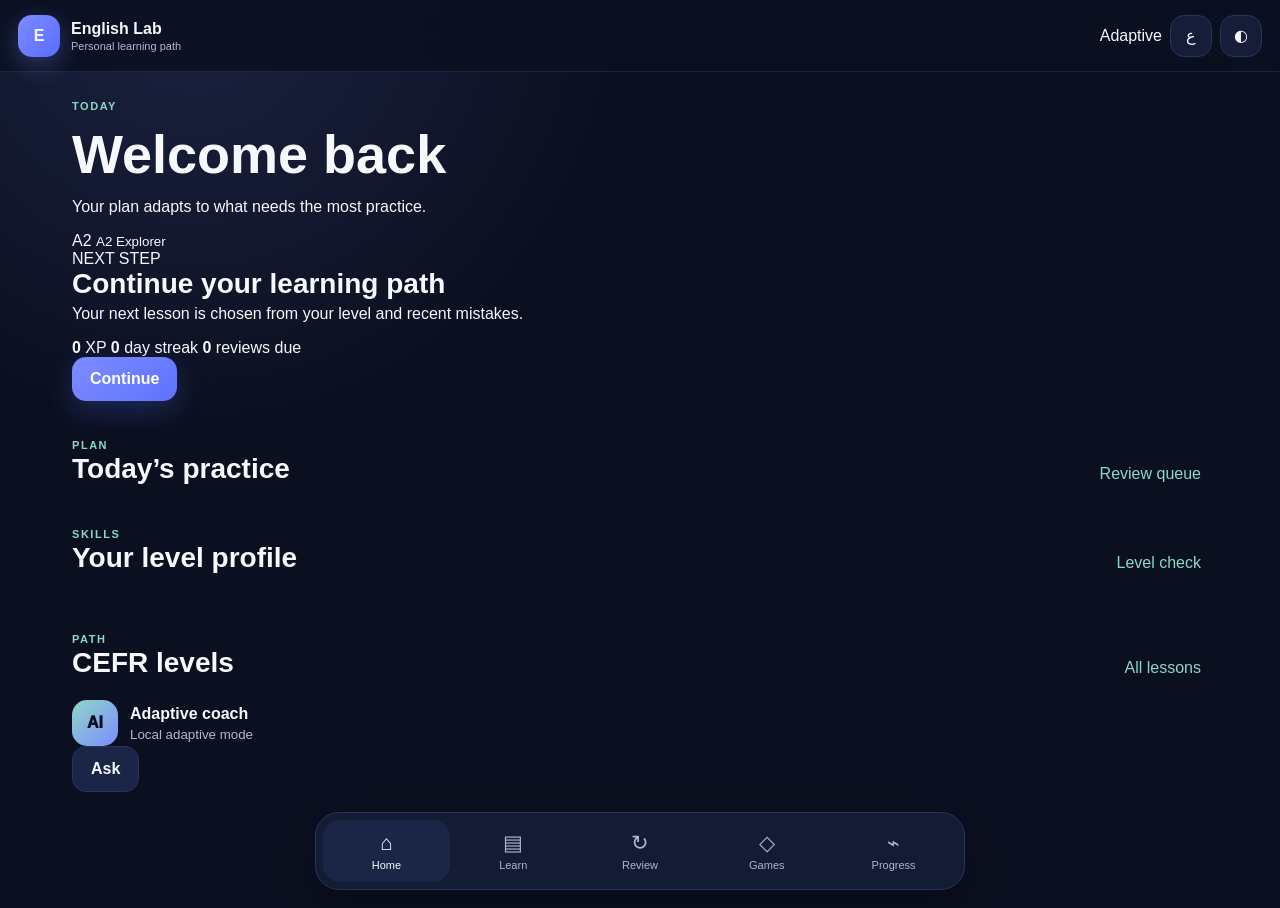
==== english-lab/index.html @ e3dedfef "Redesign English Lab with a simpler learning flow" ====
<!doctype html>
<html lang="en" dir="ltr">
<head>
  <meta charset="utf-8" />
  <meta name="viewport" content="width=device-width,initial-scale=1,viewport-fit=cover" />
  <meta name="theme-color" content="#f5f7fb" />
  <meta name="apple-mobile-web-app-capable" content="yes" />
  <meta name="apple-mobile-web-app-status-bar-style" content="default" />
  <meta name="apple-mobile-web-app-title" content="English Lab" />
  <title>My English Lab</title>
  <link rel="manifest" href="manifest.webmanifest" />
  <link rel="icon" href="icon.svg" type="image/svg+xml" />
  <link rel="stylesheet" href="styles.css" />
</head>
<body>
  <div id="toast" class="toast hidden" role="status" aria-live="polite"></div>

  <header class="topbar">
    <button class="brand" data-nav="home" aria-label="Home">
      <span class="brand-mark">E</span>
      <span class="brand-copy"><strong>English Lab</strong><small>Personal learning path</small></span>
    </button>
    <div class="top-actions">
      <span id="aiStatus" class="quiet-pill">Adaptive</span>
      <button id="langBtn" class="icon-btn" title="العربية / English">ع</button>
      <button id="themeBtn" class="icon-btn" title="Theme">◐</button>
    </div>
  </header>

  <main class="app-shell">
    <section id="view-home" class="view active">
      <section class="home-intro">
        <div>
          <span class="eyebrow">TODAY</span>
          <h1><span data-i18n="welcome">Welcome back</span></h1>
          <p id="coachSummary">Your plan adapts to what needs the most practice.</p>
        </div>
        <div class="level-badge-large">
          <span id="levelOrb">A2</span>
          <small id="homeLevelText">A2 Explorer</small>
        </div>
      </section>

      <section class="focus-card">
        <div class="focus-copy">
          <span class="focus-label">NEXT STEP</span>
          <h2>Continue your learning path</h2>
          <p id="coachTip">Your next lesson is chosen from your level and recent mistakes.</p>
          <div class="focus-meta">
            <span><strong id="xpValue">0</strong> XP</span>
            <span><strong id="streakValue">0</strong> day streak</span>
            <span><strong id="dueValue">0</strong> reviews due</span>
          </div>
        </div>
        <button id="continueBtn" class="primary-btn focus-action">Continue</button>
      </section>

      <section class="section-block">
        <div class="section-head simple">
          <div><span class="eyebrow">PLAN</span><h2>Today’s practice</h2></div>
          <button class="text-btn" data-nav="review">Review queue</button>
        </div>
        <div id="dailyPlan" class="daily-list"></div>
      </section>

      <section class="section-block">
        <div class="section-head simple">
          <div><span class="eyebrow">SKILLS</span><h2>Your level profile</h2></div>
          <button id="retakePlacementBtn" class="text-btn">Level check</button>
        </div>
        <div id="skillPanel" class="skill-panel"></div>
      </section>

      <section class="section-block">
        <div class="section-head simple">
          <div><span class="eyebrow">PATH</span><h2>CEFR levels</h2></div>
          <button class="text-btn" data-nav="learn">All lessons</button>
        </div>
        <div id="levelCards" class="level-cards"></div>
      </section>

      <section class="coach-strip">
        <div class="coach-head">
          <div class="coach-avatar">AI</div>
          <div><strong>Adaptive coach</strong><small id="coachModeLabel">Local adaptive mode</small></div>
        </div>
        <button id="openCoachBtn" class="secondary-btn">Ask</button>
      </section>
    </section>

    <section id="view-learn" class="view">
      <div class="page-head compact">
        <span class="eyebrow">LEARN</span>
        <h1>Choose your level</h1>
        <p>Each lesson follows the same clear learning flow from listening to speaking.</p>
      </div>
      <div id="levelTabs" class="level-tabs"></div>
      <div id="unitGrid" class="unit-grid"></div>
    </section>

    <section id="view-review" class="view">
      <div class="page-head compact">
        <span class="eyebrow">REVIEW</span>
        <h1>Your memory queue</h1>
        <p>Only the words and sentences that need attention come back here.</p>
      </div>
      <div class="review-toolbar">
        <div class="filter-chips">
          <button class="chip active" data-review-filter="due">Due now</button>
          <button class="chip" data-review-filter="all">All saved</button>
          <button class="chip" data-review-filter="hard">Hard</button>
        </div>
        <div class="review-tools">
          <button id="exportBtn" class="text-btn">Export</button>
          <label class="text-btn file-label">Import<input id="importInput" type="file" accept="application/json" hidden></label>
        </div>
      </div>
      <div id="reviewList" class="review-list"></div>
    </section>

    <section id="view-games" class="view">
      <div class="page-head compact">
        <span class="eyebrow">PRACTICE</span>
        <h1>Short review games</h1>
        <p>Simple games built from the vocabulary you actually need to remember.</p>
      </div>
      <div id="gameCards" class="game-grid"></div>
      <section id="gameStage" class="panel game-stage hidden"></section>
    </section>

    <section id="view-progress" class="view">
      <div class="page-head compact">
        <span class="eyebrow">PROGRESS</span>
        <h1>Your learning map</h1>
        <p>See your current estimate and which skills need the next push.</p>
      </div>
      <div class="progress-summary">
        <section class="level-summary-card">
          <span class="eyebrow">CURRENT ESTIMATE</span>
          <div class="big-level" id="progressLevel">A2</div>
          <p id="levelReason">Based on your recent practice.</p>
        </section>
        <section class="activity-card">
          <span class="eyebrow">ACTIVITY</span>
          <div id="activityStats" class="stat-list"></div>
        </section>
      </div>
      <section class="panel clean-panel"><h3>Skills</h3><div id="progressSkills"></div></section>
      <section class="panel clean-panel"><h3>Level journey</h3><div id="levelJourney" class="journey"></div></section>
    </section>

    <section id="view-lesson" class="view lesson-view">
      <div class="lesson-topline">
        <button class="back-btn" data-nav="learn">← Lessons</button>
        <span id="lessonLevelBadge" class="lesson-level-pill">A2</span>
      </div>

      <article class="lesson-hero">
        <div class="lesson-visual" id="lessonVisual">
          <div class="visual-overlay">
            <span class="eyebrow light">CURRENT LESSON</span>
            <h1 id="lessonTitle">Lesson</h1>
            <p id="lessonSubtitle"></p>
          </div>
        </div>
        <div class="lesson-progress-wrap"><div id="lessonStepBar" class="step-bar"></div></div>
      </article>

      <section class="lesson-section" id="step-listen">
        <div class="step-title">
          <span>1</span>
          <div><h2>Listen first</h2><p>Only real human recordings are used here.</p></div>
        </div>
        <div class="panel audio-panel">
          <div class="audio-panel-top">
            <div>
              <div class="human-badge">HUMAN AUDIO</div>
              <h3>Choose a real speaker</h3>
              <p class="support-text">Recordings come from open human-contributed libraries. Accent labels appear only when the source provides enough information.</p>
            </div>
            <button id="findHumanAudioBtn" class="secondary-btn">Find voices</button>
          </div>

          <div id="audioAccentTabs" class="accent-tabs">
            <button class="chip active" data-accent-filter="all">All</button>
            <button class="chip" data-accent-filter="US">US</button>
            <button class="chip" data-accent-filter="UK">UK</button>
            <button class="chip" data-accent-filter="Other">Other</button>
          </div>

          <div id="humanAudioList" class="audio-list">
            <div class="empty-state small">Searching for a matching human recording will never trigger a synthetic voice.</div>
          </div>

          <div class="audio-controls-row">
            <label>Repeat
              <select id="humanRepeat"><option>1</option><option>3</option><option>5</option><option>10</option></select>
            </label>
            <label>Speed
              <select id="humanSpeed"><option value="0.7">0.7×</option><option value="0.85">0.85×</option><option value="1" selected>1×</option><option value="1.15">1.15×</option></select>
            </label>
          </div>
        </div>
      </section>

      <section class="lesson-section" id="step-reading">
        <div class="step-title">
          <span>2</span>
          <div><h2>Read</h2><p>Tap any word to open its meaning, pronunciation and human recordings.</p></div>
        </div>
        <div class="panel reading-card">
          <div class="reading-toolbar">
            <button id="toggleTranslationBtn" class="small-btn">Show Arabic</button>
            <button id="readingFocusBtn" class="small-btn">Focus</button>
            <span id="readingTimer">00:00</span>
          </div>
          <div id="passageText" class="passage"></div>
          <div id="passageArabic" class="arabic-translation hidden" dir="rtl"></div>
        </div>
      </section>

      <section class="lesson-section" id="step-shadow">
        <div class="step-title">
          <span>3</span>
          <div><h2>Shadowing</h2><p>Copy a real speaker’s rhythm, then record your own attempt.</p></div>
        </div>
        <div class="panel shadow-panel">
          <div id="shadowSentence" class="shadow-sentence"></div>
          <div class="shadow-controls">
            <button id="playShadowBtn" class="secondary-btn">▶ Human model</button>
            <button id="recordShadowBtn" class="primary-btn">🎙 Record attempt</button>
            <button id="stopShadowBtn" class="text-btn">Stop</button>
          </div>
          <div id="shadowResult" class="shadow-result empty-state small">Your result will appear here.</div>
        </div>
      </section>

      <section class="lesson-section" id="step-vocab">
        <div class="step-title">
          <span>4</span>
          <div><h2>Words to remember</h2><p>Save only the words you actually need.</p></div>
        </div>
        <div id="vocabGrid" class="vocab-grid"></div>
      </section>

      <section class="lesson-section" id="step-grammar">
        <div class="step-title">
          <span>5</span>
          <div><h2>Build the pattern</h2><p>One short grammar idea, then one sentence-building task.</p></div>
        </div>
        <div class="practice-grid">
          <div id="grammarCard" class="panel clean-panel"></div>
          <div id="sentenceBuilder" class="panel clean-panel"></div>
        </div>
      </section>

      <section class="lesson-section" id="step-check">
        <div class="step-title">
          <span>6</span>
          <div><h2>Quick check</h2><p>A short question helps the adaptive plan decide what comes next.</p></div>
        </div>
        <div id="quizCard" class="panel clean-panel"></div>
      </section>

      <section class="lesson-section" id="step-speakwrite">
        <div class="step-title">
          <span>7</span>
          <div><h2>Use the English</h2><p>Speak first, then write a short answer in your own words.</p></div>
        </div>
        <div class="practice-grid">
          <div class="panel clean-panel">
            <h3>Speaking</h3>
            <div id="speakingPrompts"></div>
            <button id="practiceSpeakingBtn" class="secondary-btn">🎙 Speak answer</button>
            <div id="speakingResult" class="mini-result"></div>
          </div>
          <div class="panel clean-panel">
            <h3>Writing</h3>
            <p id="writingPrompt"></p>
            <textarea id="writingInput" rows="7" placeholder="Write here..."></textarea>
            <button id="checkWritingBtn" class="secondary-btn">Check my writing</button>
            <div id="writingFeedback" class="mini-result"></div>
          </div>
        </div>
      </section>

      <section class="lesson-section">
        <button id="completeLessonBtn" class="primary-btn complete-btn">Complete lesson ✓</button>
      </section>
    </section>
  </main>

  <nav class="bottom-nav" aria-label="Main navigation">
    <button class="nav-item active" data-nav="home"><span>⌂</span><small>Home</small></button>
    <button class="nav-item" data-nav="learn"><span>▤</span><small>Learn</small></button>
    <button class="nav-item" data-nav="review"><span>↻</span><small>Review</small><i id="reviewBadge" class="nav-badge hidden">0</i></button>
    <button class="nav-item" data-nav="games"><span>◇</span><small>Games</small></button>
    <button class="nav-item" data-nav="progress"><span>⌁</span><small>Progress</small></button>
  </nav>

  <dialog id="wordDialog" class="sheet-dialog">
    <div class="sheet-handle"></div>
    <button class="dialog-close" data-close-dialog="wordDialog">×</button>
    <div class="word-head">
      <div>
        <span id="wordType" class="eyebrow">WORD</span>
        <h2 id="wordTitle">word</h2>
        <p id="wordIpa"></p>
      </div>
      <button id="wordKnowBtn" class="chip">I know this</button>
    </div>

    <div id="wordMeaning" class="meaning-box" dir="rtl">...</div>
    <div id="wordExample" class="example-box"></div>

    <div class="dialog-section">
      <div class="panel-head">
        <div><span class="human-badge">HUMAN AUDIO</span><h3>Real speakers</h3></div>
        <button id="wordAudioRefresh" class="small-btn">Find voices</button>
      </div>
      <div id="wordAccentTabs" class="accent-tabs">
        <button class="chip active" data-word-accent="all">All</button>
        <button class="chip" data-word-accent="US">US</button>
        <button class="chip" data-word-accent="UK">UK</button>
        <button class="chip" data-word-accent="Other">Other</button>
      </div>
      <div id="wordAudioList" class="audio-list"></div>
    </div>

    <div class="dialog-actions">
      <button id="addReviewBtn" class="primary-btn">+ Add to review</button>
      <button id="openReminderBtn" class="secondary-btn">⏰ Reminder</button>
    </div>

    <div id="reminderOptions" class="reminder-options hidden">
      <button data-reminder="10m">10 min</button>
      <button data-reminder="1h">1 hour</button>
      <button data-reminder="1d">Tomorrow</button>
      <button data-reminder="3d">3 days</button>
      <button data-reminder="7d">1 week</button>
      <button id="calendarReminderBtn">Add to calendar</button>
    </div>
  </dialog>

  <dialog id="coachDialog" class="sheet-dialog coach-dialog">
    <div class="sheet-handle"></div>
    <button class="dialog-close" data-close-dialog="coachDialog">×</button>
    <div class="coach-head">
      <div class="coach-avatar">AI</div>
      <div><strong>Adaptive coach</strong><small id="coachDialogMode">Local adaptive mode</small></div>
    </div>
    <div id="coachMessages" class="coach-messages">
      <div class="coach-bubble bot">Tell me what is difficult right now. I’ll use your current level and recent practice to suggest the next step.</div>
    </div>
    <div class="coach-input-row">
      <input id="coachInput" placeholder="Example: I don't understand present perfect"/>
      <button id="coachSendBtn" class="primary-btn">Send</button>
    </div>
  </dialog>

  <dialog id="placementDialog" class="sheet-dialog placement-dialog">
    <div class="sheet-handle"></div>
    <button class="dialog-close" data-close-dialog="placementDialog">×</button>
    <span class="eyebrow">QUICK LEVEL CHECK</span>
    <h2>Find your starting point</h2>
    <p>This is a short estimate. Your level keeps adapting as you study.</p>
    <div id="placementStage"></div>
  </dialog>

  <script src="data-base.js"></script>
  <script src="units-a.js"></script>
  <script src="units-b.js"></script>
  <script src="units-c.js"></script>
  <script src="data-state.js"></script>
  <script src="core-a.js"></script>
  <script src="core-b.js"></script>
  <script src="study-a.js"></script>
  <script src="study-b.js"></script>
  <script src="main-a.js"></script>
  <script src="main-b.js"></script>
</body>
</html>
---- english-lab/styles.css ----
:root{
  --bg:#0b1020; --bg2:#111831; --card:#151d38; --card2:#1b2545; --line:#2a355c;
  --text:#f7f8fc; --muted:#aeb7d3; --brand:#7c8cff; --brand2:#8ed7c5; --accent:#ffcd70;
  --danger:#ff7d8f; --success:#72d5a6; --shadow:0 24px 70px rgba(0,0,0,.28);
  --radius:24px; --radius-sm:16px; --nav-h:78px;
}
body.light{--bg:#f4f6fb;--bg2:#e9edf8;--card:#fff;--card2:#f7f8fc;--line:#dfe4f2;--text:#12182b;--muted:#64708c;--shadow:0 18px 50px rgba(41,52,88,.12)}
*{box-sizing:border-box}html{scroll-behavior:smooth}body{margin:0;background:radial-gradient(circle at 15% 0%,rgba(124,140,255,.15),transparent 30%),var(--bg);color:var(--text);font-family:Inter,ui-sans-serif,-apple-system,BlinkMacSystemFont,"Segoe UI",Arial,sans-serif;min-height:100vh}.hidden{display:none!important}button,input,textarea,select{font:inherit}button{cursor:pointer}.topbar{position:sticky;top:0;z-index:50;height:72px;padding:10px max(18px,env(safe-area-inset-left));display:flex;align-items:center;justify-content:space-between;background:color-mix(in srgb,var(--bg) 88%,transparent);backdrop-filter:blur(20px);border-bottom:1px solid color-mix(in srgb,var(--line) 60%,transparent)}.brand{display:flex;align-items:center;gap:11px;background:none;border:0;color:var(--text);padding:0}.brand-mark{width:42px;height:42px;border-radius:14px;display:grid;place-items:center;background:linear-gradient(135deg,var(--brand),#596cff);font-weight:900;box-shadow:0 8px 24px rgba(124,140,255,.32)}.brand-copy{display:flex;flex-direction:column;text-align:left}.brand-copy small{color:var(--muted);font-size:11px;margin-top:2px}.top-actions{display:flex;gap:8px;align-items:center}.icon-btn,.small-btn,.text-btn,.chip,.secondary-btn,.primary-btn,.back-btn{border:0;border-radius:14px;transition:.18s ease}.icon-btn{width:42px;height:42px;background:var(--card);color:var(--text);border:1px solid var(--line)}.status-pill{padding:8px 11px;border-radius:999px;background:rgba(114,213,166,.12);color:var(--success);border:1px solid rgba(114,213,166,.24);font-size:12px}.app-shell{max-width:1180px;margin:0 auto;padding:24px 22px calc(var(--nav-h) + 38px)}.view{display:none}.view.active{display:block}.hero-grid{display:grid;grid-template-columns:1.65fr .85fr;gap:18px}.hero-card,.panel{background:linear-gradient(180deg,color-mix(in srgb,var(--card) 97%,white 3%),var(--card));border:1px solid var(--line);border-radius:var(--radius);box-shadow:var(--shadow)}.hero-card{padding:28px}.hero-primary{position:relative;overflow:hidden}.hero-primary:after{content:"";position:absolute;width:260px;height:260px;border-radius:50%;right:-80px;top:-90px;background:radial-gradient(circle,rgba(142,215,197,.22),transparent 68%);pointer-events:none}.eyebrow{font-size:11px;font-weight:800;letter-spacing:.14em;color:var(--brand2)}h1,h2,h3,p{margin-top:0}h1{font-size:clamp(30px,5vw,54px);line-height:1.04;margin:12px 0 16px}h2{font-size:28px;margin-bottom:5px}h3{font-size:18px}.hero-title-row{display:flex;align-items:flex-start;justify-content:space-between;gap:18px}.level-orb{width:104px;min-width:104px;height:104px;border-radius:50%;display:grid;place-items:center;background:linear-gradient(135deg,rgba(124,140,255,.22),rgba(142,215,197,.15));border:1px solid rgba(124,140,255,.35);box-shadow:inset 0 0 0 8px rgba(124,140,255,.04)}.level-orb span{font-size:30px;font-weight:900}.level-orb small{margin-top:-30px;color:var(--muted)}.hero-stats{display:grid;grid-template-columns:repeat(3,1fr);gap:10px;margin:18px 0}.hero-stats div{background:rgba(255,255,255,.035);border:1px solid var(--line);padding:14px;border-radius:16px;display:flex;flex-direction:column}.hero-stats strong{font-size:22px}.hero-stats span{font-size:12px;color:var(--muted);margin-top:3px}.primary-btn,.secondary-btn{padding:13px 18px;font-weight:800}.primary-btn{background:linear-gradient(135deg,var(--brand),#5f72ff);color:#fff;box-shadow:0 10px 28px rgba(92,111,255,.24)}.secondary-btn{background:var(--card2);color:var(--text);border:1px solid var(--line)}.wide{width:100%}.coach-card{display:flex;flex-direction:column;justify-content:space-between}.coach-head{display:flex;align-items:center;gap:12px}.coach-avatar{width:46px;height:46px;border-radius:15px;display:grid;place-items:center;background:linear-gradient(135deg,var(--brand2),var(--brand));color:#0b1020;font-weight:1000}.coach-head div:last-child{display:flex;flex-direction:column}.coach-head small{color:var(--muted);margin-top:4px}.coach-card p{color:var(--muted);line-height:1.6;margin:20px 0}.section-block{margin-top:34px}.section-head{display:flex;justify-content:space-between;align-items:flex-end;gap:20px;margin-bottom:16px}.section-head p,.page-head p{color:var(--muted);max-width:720px;line-height:1.65}.text-btn{background:none;color:var(--brand2);padding:7px}.daily-grid{display:grid;grid-template-columns:repeat(3,1fr);gap:14px}.daily-card{padding:18px;border-radius:20px;background:var(--card);border:1px solid var(--line);display:flex;align-items:center;gap:14px}.daily-icon{width:48px;height:48px;border-radius:15px;background:var(--card2);display:grid;place-items:center;font-size:23px}.daily-card strong{display:block}.daily-card small{display:block;color:var(--muted);margin-top:4px}.daily-card button{margin-left:auto}.skill-panel,.progress-grid{display:grid;grid-template-columns:repeat(5,1fr);gap:12px}.skill-card{background:var(--card);border:1px solid var(--line);border-radius:20px;padding:16px}.skill-card strong{font-size:22px}.skill-card span{font-size:12px;color:var(--muted)}.meter{height:8px;background:var(--bg2);border-radius:999px;overflow:hidden;margin-top:11px}.meter i{display:block;height:100%;background:linear-gradient(90deg,var(--brand),var(--brand2));border-radius:inherit}.level-cards{display:grid;grid-template-columns:repeat(6,1fr);gap:10px}.level-card{padding:18px 12px;border-radius:18px;background:var(--card);border:1px solid var(--line);text-align:center}.level-card.active{outline:2px solid var(--brand);background:linear-gradient(180deg,rgba(124,140,255,.13),var(--card))}.level-card strong{font-size:24px}.level-card small{display:block;color:var(--muted);margin-top:5px}.page-head{margin-bottom:20px}.page-head h1{margin-bottom:8px}.level-tabs{display:flex;gap:8px;overflow:auto;padding-bottom:8px;margin-bottom:16px}.level-tabs button,.filter-chips .chip{white-space:nowrap}.chip,.small-btn{padding:9px 12px;background:var(--card2);color:var(--text);border:1px solid var(--line)}.chip.active{background:var(--brand);color:white;border-color:transparent}.unit-grid{display:grid;grid-template-columns:repeat(3,1fr);gap:16px}.unit-card{position:relative;min-height:230px;border-radius:24px;overflow:hidden;border:1px solid var(--line);background:var(--card);display:flex;flex-direction:column}.unit-art{height:116px;background:linear-gradient(135deg,#36478a,#1f2b57);position:relative;overflow:hidden}.unit-art:after{content:"";position:absolute;inset:0;background:radial-gradient(circle at 70% 25%,rgba(255,255,255,.25),transparent 28%)}.unit-art .emoji{font-size:55px;position:absolute;right:22px;bottom:13px;filter:drop-shadow(0 8px 16px rgba(0,0,0,.18))}.unit-level{position:absolute;left:14px;top:14px;background:rgba(7,10,23,.66);color:#fff;border:1px solid rgba(255,255,255,.16);padding:6px 9px;border-radius:999px;font-weight:800;font-size:11px}.unit-body{padding:17px;display:flex;flex-direction:column;gap:7px;flex:1}.unit-body p{color:var(--muted);font-size:13px;line-height:1.5;margin:0}.unit-meta{display:flex;gap:8px;flex-wrap:wrap;margin-top:auto}.unit-meta span{font-size:11px;padding:6px 8px;background:var(--card2);border-radius:999px;color:var(--muted)}.unit-card button{margin-top:10px}.review-toolbar{display:flex;justify-content:space-between;align-items:center;gap:12px;flex-wrap:wrap;margin-bottom:16px}.filter-chips{display:flex;gap:8px}.file-label{display:inline-block}.review-list{display:grid;gap:12px}.review-item{display:grid;grid-template-columns:1fr auto;gap:12px;align-items:center;padding:16px 18px;border-radius:18px;background:var(--card);border:1px solid var(--line)}.review-item .review-main strong{font-size:20px}.review-item p{margin:6px 0 0;color:var(--muted)}.review-actions{display:flex;gap:7px;flex-wrap:wrap;justify-content:flex-end}.review-actions button{padding:8px 10px}.due-pill{font-size:11px;padding:5px 8px;border-radius:999px;background:rgba(255,205,112,.14);color:var(--accent)}.game-grid{display:grid;grid-template-columns:repeat(4,1fr);gap:14px}.game-card{padding:20px;border-radius:22px;background:var(--card);border:1px solid var(--line)}.game-card .game-icon{font-size:34px;margin-bottom:14px}.game-card p{color:var(--muted);font-size:13px;line-height:1.5}.game-card button{width:100%}.progress-grid{grid-template-columns:1fr 1fr;margin-bottom:14px}.panel{padding:20px}.big-level{font-size:68px;font-weight:1000;letter-spacing:-.04em}.stat-list{display:grid;grid-template-columns:repeat(3,1fr);gap:10px}.stat-list div{background:var(--card2);padding:13px;border-radius:15px}.stat-list strong{display:block;font-size:22px}.stat-list span{color:var(--muted);font-size:12px}.journey{display:flex;gap:8px;align-items:center;overflow:auto}.journey-step{min-width:125px;padding:14px;border-radius:16px;background:var(--card2);border:1px solid var(--line)}.journey-step.current{outline:2px solid var(--brand)}.lesson-view{max-width:980px;margin:0 auto}.back-btn{background:none;color:var(--muted);padding:8px 0;margin-bottom:12px}.lesson-hero{border-radius:28px;overflow:hidden;background:var(--card);border:1px solid var(--line);box-shadow:var(--shadow)}.lesson-visual{min-height:300px;background:linear-gradient(135deg,#253368,#1e2a54);background-size:cover;background-position:center;position:relative}.lesson-visual:after{content:"";position:absolute;inset:0;background:linear-gradient(0deg,rgba(7,10,23,.9),rgba(7,10,23,.05) 70%)}.visual-overlay{position:absolute;z-index:2;left:26px;right:26px;bottom:24px}.visual-overlay span{display:inline-block;padding:7px 10px;background:rgba(255,255,255,.12);border:1px solid rgba(255,255,255,.22);border-radius:999px}.visual-overlay h1{margin:9px 0 5px;font-size:42px}.visual-overlay p{margin:0;color:#d7dcf1}.lesson-progress-wrap{padding:12px 18px}.step-bar{display:grid;grid-template-columns:repeat(7,1fr);gap:6px}.step-bar i{height:6px;background:var(--line);border-radius:999px}.step-bar i.done{background:linear-gradient(90deg,var(--brand),var(--brand2))}.lesson-section{margin-top:28px}.step-title{display:flex;gap:14px;align-items:flex-start;margin-bottom:13px}.step-title>span{width:42px;height:42px;min-width:42px;display:grid;place-items:center;border-radius:13px;background:var(--card2);color:var(--brand2);font-weight:900}.step-title h2{margin:0}.step-title p{color:var(--muted);margin:5px 0 0;line-height:1.5}.listen-grid,.practice-grid{display:grid;grid-template-columns:1fr 1fr;gap:14px}.panel-head{display:flex;justify-content:space-between;align-items:center;gap:12px}.warning-pill{font-size:11px;color:var(--accent);background:rgba(255,205,112,.1);padding:6px 8px;border-radius:999px}.audio-list{display:grid;gap:10px;margin:14px 0}.audio-item{padding:12px;border-radius:15px;background:var(--card2);border:1px solid var(--line);display:grid;grid-template-columns:auto 1fr auto;gap:10px;align-items:center}.audio-play{width:38px;height:38px;border-radius:50%;border:0;background:var(--brand);color:white}.audio-item small{display:block;color:var(--muted);margin-top:3px}.audio-source{font-size:10px;padding:5px 7px;border-radius:999px;background:rgba(114,213,166,.12);color:var(--success)}.audio-options{display:flex;gap:12px;flex-wrap:wrap}.audio-options label{display:flex;gap:6px;align-items:center;color:var(--muted);font-size:12px}.audio-options select,.voice-row select{background:var(--bg2);color:var(--text);border:1px solid var(--line);border-radius:10px;padding:8px}.voice-row{display:flex;gap:8px}.voice-row select{flex:1}.fallback-panel p{color:var(--muted);line-height:1.5}.reading-toolbar{display:flex;align-items:center;gap:8px;flex-wrap:wrap;margin-bottom:18px}.reading-toolbar span{margin-left:auto;color:var(--muted);font-variant-numeric:tabular-nums}.passage{font-family:Georgia,"Times New Roman",serif;font-size:clamp(20px,3vw,27px);line-height:1.9;letter-spacing:.003em}.word-token{cursor:pointer;border-radius:6px;padding:1px 2px;transition:.15s}.word-token:hover,.word-token:focus{background:rgba(124,140,255,.18);color:#cbd2ff;outline:none}.arabic-translation{padding:16px;border-radius:16px;background:var(--card2);font-size:17px;line-height:1.9}.shadow-sentence{font-size:25px;font-weight:800;line-height:1.5;padding:18px;background:var(--card2);border-radius:17px}.shadow-controls{display:flex;gap:8px;flex-wrap:wrap;margin-top:14px}.shadow-result,.mini-result{margin-top:12px;padding:12px;border-radius:14px;background:var(--card2);line-height:1.6}.token-ok{color:var(--success)}.token-miss{color:var(--danger);text-decoration:underline}.vocab-grid{display:grid;grid-template-columns:repeat(3,1fr);gap:12px}.vocab-card{padding:17px;border-radius:19px;background:var(--card);border:1px solid var(--line)}.vocab-card h3{font-size:22px;margin-bottom:4px}.vocab-card .ar{color:var(--brand2);font-weight:700}.vocab-card p{color:var(--muted);font-size:13px;line-height:1.5}.vocab-actions{display:flex;gap:6px;flex-wrap:wrap}.vocab-actions button{font-size:11px;padding:7px 9px}.grammar-example{padding:14px;background:var(--card2);border-radius:14px;margin-top:12px;line-height:1.6}.word-bank{display:flex;flex-wrap:wrap;gap:8px;margin-top:12px}.word-bank button{padding:8px 10px;border-radius:12px;border:1px solid var(--line);background:var(--card2);color:var(--text)}.builder-line{min-height:46px;padding:10px;border:1px dashed var(--line);border-radius:13px;margin:10px 0}.quiz-option{display:block;width:100%;text-align:left;margin:8px 0;padding:12px 14px;border-radius:14px;border:1px solid var(--line);background:var(--card2);color:var(--text)}.quiz-option.correct{border-color:var(--success);background:rgba(114,213,166,.12)}.quiz-option.wrong{border-color:var(--danger);background:rgba(255,125,143,.1)}textarea,input{width:100%;background:var(--bg2);color:var(--text);border:1px solid var(--line);border-radius:14px;padding:12px 13px;outline:none}textarea:focus,input:focus{border-color:var(--brand)}.complete-btn{width:100%;padding:16px;font-size:17px}.bottom-nav{position:fixed;z-index:60;left:50%;bottom:max(10px,env(safe-area-inset-bottom));transform:translateX(-50%);width:min(650px,calc(100% - 24px));height:var(--nav-h);display:grid;grid-template-columns:repeat(5,1fr);padding:7px;background:color-mix(in srgb,var(--card) 92%,transparent);border:1px solid var(--line);border-radius:24px;backdrop-filter:blur(18px);box-shadow:0 20px 55px rgba(0,0,0,.32)}.nav-item{position:relative;border:0;background:none;color:var(--muted);border-radius:17px;display:flex;flex-direction:column;align-items:center;justify-content:center;gap:4px}.nav-item span{font-size:21px}.nav-item small{font-size:11px}.nav-item.active{background:var(--card2);color:var(--text)}.nav-badge{position:absolute;right:20%;top:7px;min-width:18px;height:18px;border-radius:999px;background:var(--danger);color:#fff;font-size:10px;display:grid;place-items:center;font-style:normal}.sheet-dialog{width:min(660px,calc(100% - 18px));max-height:88vh;overflow:auto;border:1px solid var(--line);border-radius:28px;background:var(--card);color:var(--text);padding:24px;box-shadow:0 28px 90px rgba(0,0,0,.48)}.sheet-dialog::backdrop{background:rgba(3,6,14,.72);backdrop-filter:blur(5px)}.sheet-handle{display:none}.dialog-close{position:absolute;right:18px;top:16px;width:38px;height:38px;border-radius:50%;background:var(--card2);color:var(--text);border:1px solid var(--line);font-size:24px}.word-head{display:flex;justify-content:space-between;gap:15px;align-items:flex-start}.word-head h2{font-size:34px;margin:3px 0}.word-head p{color:var(--muted)}.meaning-box,.example-box{padding:15px;background:var(--card2);border-radius:16px;margin:13px 0;line-height:1.7}.dialog-section{margin-top:18px}.dialog-actions{display:grid;grid-template-columns:1fr 1fr;gap:8px;margin-top:15px}.reminder-options{display:grid;grid-template-columns:repeat(3,1fr);gap:7px;margin-top:10px}.reminder-options button{padding:9px;border-radius:12px;border:1px solid var(--line);background:var(--card2);color:var(--text)}.coach-messages{min-height:240px;max-height:52vh;overflow:auto;display:flex;flex-direction:column;gap:9px;margin:18px 0}.coach-bubble{max-width:88%;padding:12px 14px;border-radius:17px;line-height:1.55}.coach-bubble.bot{background:var(--card2);align-self:flex-start}.coach-bubble.user{background:var(--brand);color:white;align-self:flex-end}.coach-input-row{display:grid;grid-template-columns:1fr auto;gap:8px}.empty-state{padding:24px;border:1px dashed var(--line);border-radius:16px;color:var(--muted);text-align:center}.empty-state.small{padding:12px}.toast{position:fixed;z-index:100;top:84px;left:50%;transform:translateX(-50%);padding:12px 17px;border-radius:14px;background:#202947;color:white;border:1px solid #34406b;box-shadow:var(--shadow)}.placement-question h3{margin-top:15px}.placement-option{display:block;width:100%;text-align:left;padding:12px;margin:8px 0;border-radius:13px;border:1px solid var(--line);background:var(--card2);color:var(--text)}.focus-mode .topbar,.focus-mode .bottom-nav,.focus-mode .lesson-hero,.focus-mode .lesson-section:not(#step-reading){display:none!important}.focus-mode .app-shell{padding-bottom:30px}.focus-mode #step-reading{margin-top:0}.focus-mode .reading-card{min-height:100vh;border:0;box-shadow:none}
@media(max-width:900px){.hero-grid,.listen-grid,.practice-grid,.progress-grid{grid-template-columns:1fr}.skill-panel{grid-template-columns:repeat(2,1fr)}.level-cards{grid-template-columns:repeat(3,1fr)}.unit-grid{grid-template-columns:repeat(2,1fr)}.game-grid{grid-template-columns:repeat(2,1fr)}.vocab-grid{grid-template-columns:repeat(2,1fr)}}
@media(max-width:620px){:root{--radius:20px;--nav-h:70px}.topbar{height:62px}.brand-copy small{display:none}.status-pill{display:none}.app-shell{padding:16px 14px calc(var(--nav-h) + 28px)}.hero-card{padding:20px}.hero-title-row{display:block}.hero-title-row h1{font-size:34px}.level-orb{position:absolute;right:18px;top:18px;width:76px;min-width:76px;height:76px}.level-orb span{font-size:23px}.level-orb small{font-size:9px;margin-top:-23px}.hero-primary h1{padding-right:70px}.daily-grid{grid-template-columns:1fr}.skill-panel{grid-template-columns:1fr 1fr}.level-cards{grid-template-columns:repeat(3,1fr)}.unit-grid{grid-template-columns:1fr}.game-grid{grid-template-columns:1fr 1fr}.vocab-grid{grid-template-columns:1fr}.section-head{align-items:flex-start}.section-head h2{font-size:24px}.review-item{grid-template-columns:1fr}.review-actions{justify-content:flex-start}.lesson-visual{min-height:245px}.visual-overlay h1{font-size:33px}.panel{padding:16px}.passage{font-size:22px;line-height:1.85}.sheet-dialog{width:100%;max-height:92vh;margin:auto 0 0;border-radius:28px 28px 0 0;padding:24px 17px calc(24px + env(safe-area-inset-bottom))}.sheet-dialog[open]{position:fixed;inset:auto 0 0}.sheet-handle{display:block;width:52px;height:5px;border-radius:999px;background:var(--line);margin:-10px auto 16px}.dialog-actions{grid-template-columns:1fr}.reminder-options{grid-template-columns:1fr 1fr}.bottom-nav{bottom:max(7px,env(safe-area-inset-bottom));width:calc(100% - 14px);border-radius:22px}.nav-item small{font-size:10px}.coach-input-row{grid-template-columns:1fr}.coach-input-row button{width:100%}}
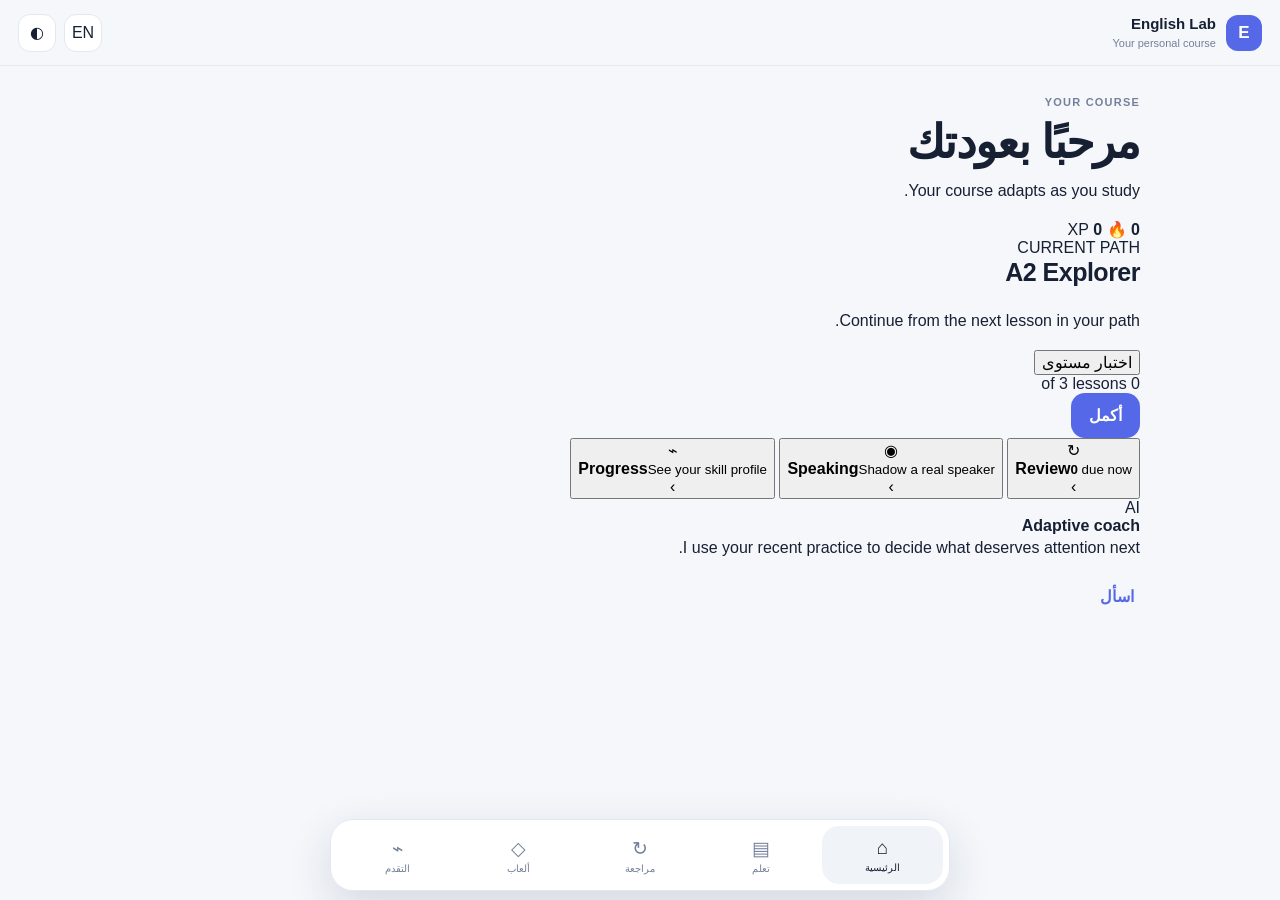
==== commit cdfd6888: "Rebuild English Lab around a focused learning path" ====
--- a/english-lab/index.html
+++ b/english-lab/index.html
@@ -3,11 +3,11 @@
 <head>
   <meta charset="utf-8" />
   <meta name="viewport" content="width=device-width,initial-scale=1,viewport-fit=cover" />
-  <meta name="theme-color" content="#f5f7fb" />
+  <meta name="theme-color" content="#f7f8fc" />
   <meta name="apple-mobile-web-app-capable" content="yes" />
   <meta name="apple-mobile-web-app-status-bar-style" content="default" />
   <meta name="apple-mobile-web-app-title" content="English Lab" />
-  <title>My English Lab</title>
+  <title>English Lab</title>
   <link rel="manifest" href="manifest.webmanifest" />
   <link rel="icon" href="icon.svg" type="image/svg+xml" />
   <link rel="stylesheet" href="styles.css" />
@@ -16,98 +16,99 @@
   <div id="toast" class="toast hidden" role="status" aria-live="polite"></div>
 
   <header class="topbar">
-    <button class="brand" data-nav="home" aria-label="Home">
+    <button class="brand" data-nav="home">
       <span class="brand-mark">E</span>
-      <span class="brand-copy"><strong>English Lab</strong><small>Personal learning path</small></span>
+      <span class="brand-copy"><strong>English Lab</strong><small>Your personal course</small></span>
     </button>
     <div class="top-actions">
-      <span id="aiStatus" class="quiet-pill">Adaptive</span>
-      <button id="langBtn" class="icon-btn" title="العربية / English">ع</button>
-      <button id="themeBtn" class="icon-btn" title="Theme">◐</button>
+      <button id="langBtn" class="icon-btn">ع</button>
+      <button id="themeBtn" class="icon-btn">◐</button>
     </div>
   </header>
 
   <main class="app-shell">
     <section id="view-home" class="view active">
-      <section class="home-intro">
+      <div class="home-head">
         <div>
-          <span class="eyebrow">TODAY</span>
+          <span class="eyebrow">YOUR COURSE</span>
           <h1><span data-i18n="welcome">Welcome back</span></h1>
-          <p id="coachSummary">Your plan adapts to what needs the most practice.</p>
-        </div>
-        <div class="level-badge-large">
-          <span id="levelOrb">A2</span>
-          <small id="homeLevelText">A2 Explorer</small>
+          <p id="coachSummary">Your course adapts as you study.</p>
+        </div>
+        <div class="home-metrics">
+          <span><b id="streakValue">0</b> 🔥</span>
+          <span><b id="xpValue">0</b> XP</span>
+        </div>
+      </div>
+
+      <section class="course-card">
+        <div class="course-card-top">
+          <div>
+            <span class="course-label">CURRENT PATH</span>
+            <h2 id="homeLevelText">A2 Explorer</h2>
+            <p id="coachTip">Continue from the next lesson in your path.</p>
+          </div>
+          <button id="retakePlacementBtn" class="ghost-btn">Check level</button>
+        </div>
+
+        <div id="learningPath" class="learning-path"></div>
+
+        <div class="course-card-footer">
+          <div class="course-progress">
+            <span id="courseProgressText">0 of 3 lessons</span>
+            <div class="progress-line"><i id="courseProgressBar" style="width:0%"></i></div>
+          </div>
+          <button id="continueBtn" class="primary-btn">Continue learning</button>
         </div>
       </section>
 
-      <section class="focus-card">
-        <div class="focus-copy">
-          <span class="focus-label">NEXT STEP</span>
-          <h2>Continue your learning path</h2>
-          <p id="coachTip">Your next lesson is chosen from your level and recent mistakes.</p>
-          <div class="focus-meta">
-            <span><strong id="xpValue">0</strong> XP</span>
-            <span><strong id="streakValue">0</strong> day streak</span>
-            <span><strong id="dueValue">0</strong> reviews due</span>
-          </div>
-        </div>
-        <button id="continueBtn" class="primary-btn focus-action">Continue</button>
+      <section class="quick-grid">
+        <button class="quick-card" data-nav="review">
+          <span class="quick-icon">↻</span>
+          <div><strong>Review</strong><small><b id="dueValue">0</b> due now</small></div>
+          <span>›</span>
+        </button>
+        <button class="quick-card" id="quickSpeakingBtn">
+          <span class="quick-icon">◉</span>
+          <div><strong>Speaking</strong><small>Shadow a real speaker</small></div>
+          <span>›</span>
+        </button>
+        <button class="quick-card" data-nav="progress">
+          <span class="quick-icon">⌁</span>
+          <div><strong>Progress</strong><small>See your skill profile</small></div>
+          <span>›</span>
+        </button>
       </section>
 
-      <section class="section-block">
-        <div class="section-head simple">
-          <div><span class="eyebrow">PLAN</span><h2>Today’s practice</h2></div>
-          <button class="text-btn" data-nav="review">Review queue</button>
-        </div>
-        <div id="dailyPlan" class="daily-list"></div>
+      <section class="coach-note">
+        <div class="coach-dot">AI</div>
+        <div>
+          <strong>Adaptive coach</strong>
+          <p id="coachModeLabel">I use your recent practice to decide what deserves attention next.</p>
+        </div>
+        <button id="openCoachBtn" class="text-btn">Ask</button>
       </section>
-
-      <section class="section-block">
-        <div class="section-head simple">
-          <div><span class="eyebrow">SKILLS</span><h2>Your level profile</h2></div>
-          <button id="retakePlacementBtn" class="text-btn">Level check</button>
-        </div>
-        <div id="skillPanel" class="skill-panel"></div>
-      </section>
-
-      <section class="section-block">
-        <div class="section-head simple">
-          <div><span class="eyebrow">PATH</span><h2>CEFR levels</h2></div>
-          <button class="text-btn" data-nav="learn">All lessons</button>
-        </div>
-        <div id="levelCards" class="level-cards"></div>
-      </section>
-
-      <section class="coach-strip">
-        <div class="coach-head">
-          <div class="coach-avatar">AI</div>
-          <div><strong>Adaptive coach</strong><small id="coachModeLabel">Local adaptive mode</small></div>
-        </div>
-        <button id="openCoachBtn" class="secondary-btn">Ask</button>
-      </section>
     </section>
 
     <section id="view-learn" class="view">
-      <div class="page-head compact">
-        <span class="eyebrow">LEARN</span>
-        <h1>Choose your level</h1>
-        <p>Each lesson follows the same clear learning flow from listening to speaking.</p>
+      <div class="page-head">
+        <span class="eyebrow">COURSE</span>
+        <h1>Choose a level</h1>
+        <p>Short, focused lessons arranged by CEFR level.</p>
       </div>
       <div id="levelTabs" class="level-tabs"></div>
       <div id="unitGrid" class="unit-grid"></div>
     </section>
 
     <section id="view-review" class="view">
-      <div class="page-head compact">
+      <div class="page-head">
         <span class="eyebrow">REVIEW</span>
-        <h1>Your memory queue</h1>
-        <p>Only the words and sentences that need attention come back here.</p>
+        <h1>Memory practice</h1>
+        <p>Words return when they need another round.</p>
       </div>
       <div class="review-toolbar">
         <div class="filter-chips">
           <button class="chip active" data-review-filter="due">Due now</button>
-          <button class="chip" data-review-filter="all">All saved</button>
+          <button class="chip" data-review-filter="all">All</button>
           <button class="chip" data-review-filter="hard">Hard</button>
         </div>
         <div class="review-tools">
@@ -119,178 +120,126 @@
     </section>
 
     <section id="view-games" class="view">
-      <div class="page-head compact">
+      <div class="page-head">
         <span class="eyebrow">PRACTICE</span>
-        <h1>Short review games</h1>
-        <p>Simple games built from the vocabulary you actually need to remember.</p>
+        <h1>Quick games</h1>
+        <p>Small rounds built from your saved vocabulary.</p>
       </div>
       <div id="gameCards" class="game-grid"></div>
-      <section id="gameStage" class="panel game-stage hidden"></section>
+      <section id="gameStage" class="panel hidden"></section>
     </section>
 
     <section id="view-progress" class="view">
-      <div class="page-head compact">
+      <div class="page-head">
         <span class="eyebrow">PROGRESS</span>
         <h1>Your learning map</h1>
-        <p>See your current estimate and which skills need the next push.</p>
-      </div>
-      <div class="progress-summary">
-        <section class="level-summary-card">
+        <p>One level estimate, with each skill shown separately.</p>
+      </div>
+      <div class="progress-hero">
+        <div>
           <span class="eyebrow">CURRENT ESTIMATE</span>
           <div class="big-level" id="progressLevel">A2</div>
           <p id="levelReason">Based on your recent practice.</p>
-        </section>
-        <section class="activity-card">
-          <span class="eyebrow">ACTIVITY</span>
-          <div id="activityStats" class="stat-list"></div>
-        </section>
-      </div>
-      <section class="panel clean-panel"><h3>Skills</h3><div id="progressSkills"></div></section>
-      <section class="panel clean-panel"><h3>Level journey</h3><div id="levelJourney" class="journey"></div></section>
+        </div>
+        <div id="activityStats" class="stat-list"></div>
+      </div>
+      <section class="panel"><h3>Skills</h3><div id="progressSkills"></div></section>
+      <section class="panel"><h3>CEFR journey</h3><div id="levelJourney" class="journey"></div></section>
     </section>
 
     <section id="view-lesson" class="view lesson-view">
-      <div class="lesson-topline">
-        <button class="back-btn" data-nav="learn">← Lessons</button>
-        <span id="lessonLevelBadge" class="lesson-level-pill">A2</span>
-      </div>
-
-      <article class="lesson-hero">
-        <div class="lesson-visual" id="lessonVisual">
-          <div class="visual-overlay">
-            <span class="eyebrow light">CURRENT LESSON</span>
-            <h1 id="lessonTitle">Lesson</h1>
-            <p id="lessonSubtitle"></p>
-          </div>
-        </div>
-        <div class="lesson-progress-wrap"><div id="lessonStepBar" class="step-bar"></div></div>
-      </article>
-
-      <section class="lesson-section" id="step-listen">
-        <div class="step-title">
-          <span>1</span>
-          <div><h2>Listen first</h2><p>Only real human recordings are used here.</p></div>
-        </div>
-        <div class="panel audio-panel">
-          <div class="audio-panel-top">
-            <div>
-              <div class="human-badge">HUMAN AUDIO</div>
-              <h3>Choose a real speaker</h3>
-              <p class="support-text">Recordings come from open human-contributed libraries. Accent labels appear only when the source provides enough information.</p>
-            </div>
-            <button id="findHumanAudioBtn" class="secondary-btn">Find voices</button>
-          </div>
-
-          <div id="audioAccentTabs" class="accent-tabs">
-            <button class="chip active" data-accent-filter="all">All</button>
-            <button class="chip" data-accent-filter="US">US</button>
-            <button class="chip" data-accent-filter="UK">UK</button>
-            <button class="chip" data-accent-filter="Other">Other</button>
-          </div>
-
-          <div id="humanAudioList" class="audio-list">
-            <div class="empty-state small">Searching for a matching human recording will never trigger a synthetic voice.</div>
-          </div>
-
-          <div class="audio-controls-row">
-            <label>Repeat
-              <select id="humanRepeat"><option>1</option><option>3</option><option>5</option><option>10</option></select>
-            </label>
-            <label>Speed
-              <select id="humanSpeed"><option value="0.7">0.7×</option><option value="0.85">0.85×</option><option value="1" selected>1×</option><option value="1.15">1.15×</option></select>
-            </label>
-          </div>
-        </div>
-      </section>
-
-      <section class="lesson-section" id="step-reading">
-        <div class="step-title">
-          <span>2</span>
-          <div><h2>Read</h2><p>Tap any word to open its meaning, pronunciation and human recordings.</p></div>
-        </div>
-        <div class="panel reading-card">
-          <div class="reading-toolbar">
-            <button id="toggleTranslationBtn" class="small-btn">Show Arabic</button>
-            <button id="readingFocusBtn" class="small-btn">Focus</button>
-            <span id="readingTimer">00:00</span>
-          </div>
-          <div id="passageText" class="passage"></div>
-          <div id="passageArabic" class="arabic-translation hidden" dir="rtl"></div>
-        </div>
-      </section>
-
-      <section class="lesson-section" id="step-shadow">
-        <div class="step-title">
-          <span>3</span>
-          <div><h2>Shadowing</h2><p>Copy a real speaker’s rhythm, then record your own attempt.</p></div>
-        </div>
-        <div class="panel shadow-panel">
-          <div id="shadowSentence" class="shadow-sentence"></div>
-          <div class="shadow-controls">
-            <button id="playShadowBtn" class="secondary-btn">▶ Human model</button>
-            <button id="recordShadowBtn" class="primary-btn">🎙 Record attempt</button>
-            <button id="stopShadowBtn" class="text-btn">Stop</button>
-          </div>
-          <div id="shadowResult" class="shadow-result empty-state small">Your result will appear here.</div>
-        </div>
-      </section>
-
-      <section class="lesson-section" id="step-vocab">
-        <div class="step-title">
-          <span>4</span>
-          <div><h2>Words to remember</h2><p>Save only the words you actually need.</p></div>
-        </div>
-        <div id="vocabGrid" class="vocab-grid"></div>
-      </section>
-
-      <section class="lesson-section" id="step-grammar">
-        <div class="step-title">
-          <span>5</span>
-          <div><h2>Build the pattern</h2><p>One short grammar idea, then one sentence-building task.</p></div>
-        </div>
-        <div class="practice-grid">
-          <div id="grammarCard" class="panel clean-panel"></div>
-          <div id="sentenceBuilder" class="panel clean-panel"></div>
-        </div>
-      </section>
-
-      <section class="lesson-section" id="step-check">
-        <div class="step-title">
-          <span>6</span>
-          <div><h2>Quick check</h2><p>A short question helps the adaptive plan decide what comes next.</p></div>
-        </div>
-        <div id="quizCard" class="panel clean-panel"></div>
-      </section>
-
-      <section class="lesson-section" id="step-speakwrite">
-        <div class="step-title">
-          <span>7</span>
-          <div><h2>Use the English</h2><p>Speak first, then write a short answer in your own words.</p></div>
-        </div>
-        <div class="practice-grid">
-          <div class="panel clean-panel">
-            <h3>Speaking</h3>
-            <div id="speakingPrompts"></div>
-            <button id="practiceSpeakingBtn" class="secondary-btn">🎙 Speak answer</button>
-            <div id="speakingResult" class="mini-result"></div>
-          </div>
-          <div class="panel clean-panel">
-            <h3>Writing</h3>
-            <p id="writingPrompt"></p>
-            <textarea id="writingInput" rows="7" placeholder="Write here..."></textarea>
-            <button id="checkWritingBtn" class="secondary-btn">Check my writing</button>
-            <div id="writingFeedback" class="mini-result"></div>
-          </div>
-        </div>
-      </section>
-
-      <section class="lesson-section">
-        <button id="completeLessonBtn" class="primary-btn complete-btn">Complete lesson ✓</button>
-      </section>
+      <div class="lesson-shell">
+        <header class="lesson-header">
+          <button class="back-btn" data-nav="learn">‹ Course</button>
+          <div class="lesson-header-center">
+            <span id="lessonLevelBadge" class="lesson-level">A2</span>
+            <strong id="lessonTitle">Lesson</strong>
+          </div>
+          <span id="lessonStepCount" class="lesson-step-count">1 / 7</span>
+        </header>
+
+        <div class="lesson-progress-track"><i id="lessonOverallProgress" style="width:14%"></i></div>
+
+        <section class="lesson-stage-head">
+          <span id="lessonStepName" class="eyebrow">LISTEN</span>
+          <h1 id="lessonStageTitle">Listen first</h1>
+          <p id="lessonStageSubtitle">Start with a real human recording.</p>
+        </section>
+
+        <section class="lesson-section active-step" id="step-listen">
+          <div class="lesson-media" id="lessonVisual"><div class="lesson-media-overlay"><p id="lessonSubtitle"></p></div></div>
+          <div class="panel audio-panel">
+            <div class="audio-panel-top">
+              <div>
+                <span class="human-badge">HUMAN AUDIO ONLY</span>
+                <h3>Choose a real speaker</h3>
+                <p class="support-text">If no reusable human recording is available, this lesson will say so instead of using a synthetic voice.</p>
+              </div>
+              <button id="findHumanAudioBtn" class="secondary-btn">Find voices</button>
+            </div>
+            <div id="audioAccentTabs" class="accent-tabs">
+              <button class="chip active" data-accent-filter="all">All</button>
+              <button class="chip" data-accent-filter="US">US</button>
+              <button class="chip" data-accent-filter="UK">UK</button>
+              <button class="chip" data-accent-filter="Other">Other</button>
+            </div>
+            <div id="humanAudioList" class="audio-list"><div class="empty-state small">Searching for a real human recording…</div></div>
+            <div class="audio-controls-row">
+              <label>Repeat <select id="humanRepeat"><option>1</option><option>3</option><option>5</option><option>10</option></select></label>
+              <label>Speed <select id="humanSpeed"><option value="0.7">0.7×</option><option value="0.85">0.85×</option><option value="1" selected>1×</option><option value="1.15">1.15×</option></select></label>
+            </div>
+          </div>
+        </section>
+
+        <section class="lesson-section" id="step-reading">
+          <div class="panel reading-card">
+            <div class="reading-toolbar">
+              <button id="toggleTranslationBtn" class="small-btn">Show Arabic</button>
+              <button id="readingFocusBtn" class="small-btn">Focus</button>
+              <span id="readingTimer">00:00</span>
+            </div>
+            <div id="passageText" class="passage"></div>
+            <div id="passageArabic" class="arabic-translation hidden" dir="rtl"></div>
+          </div>
+        </section>
+
+        <section class="lesson-section" id="step-shadow">
+          <div class="panel shadow-panel">
+            <div id="shadowSentence" class="shadow-sentence"></div>
+            <div class="shadow-controls">
+              <button id="playShadowBtn" class="secondary-btn">▶ Human model</button>
+              <button id="recordShadowBtn" class="primary-btn">🎙 Record attempt</button>
+              <button id="stopShadowBtn" class="text-btn">Stop</button>
+            </div>
+            <div id="shadowResult" class="shadow-result empty-state small">Your result will appear here.</div>
+          </div>
+        </section>
+
+        <section class="lesson-section" id="step-vocab"><div id="vocabGrid" class="vocab-grid"></div></section>
+
+        <section class="lesson-section" id="step-grammar">
+          <div class="practice-grid"><div id="grammarCard" class="panel"></div><div id="sentenceBuilder" class="panel"></div></div>
+        </section>
+
+        <section class="lesson-section" id="step-check"><div id="quizCard" class="panel"></div></section>
+
+        <section class="lesson-section" id="step-speakwrite">
+          <div class="practice-grid">
+            <div class="panel"><h3>Speaking</h3><div id="speakingPrompts"></div><button id="practiceSpeakingBtn" class="secondary-btn">🎙 Speak answer</button><div id="speakingResult" class="mini-result"></div></div>
+            <div class="panel"><h3>Writing</h3><p id="writingPrompt"></p><textarea id="writingInput" rows="7" placeholder="Write here..."></textarea><button id="checkWritingBtn" class="secondary-btn">Check writing</button><div id="writingFeedback" class="mini-result"></div></div>
+          </div>
+        </section>
+
+        <footer class="lesson-footer">
+          <button id="lessonPrevBtn" class="secondary-btn">Back</button>
+          <button id="lessonNextBtn" class="primary-btn">Continue</button>
+          <button id="completeLessonBtn" class="primary-btn hidden">Complete lesson ✓</button>
+        </footer>
+      </div>
     </section>
   </main>
 
-  <nav class="bottom-nav" aria-label="Main navigation">
+  <nav class="bottom-nav">
     <button class="nav-item active" data-nav="home"><span>⌂</span><small>Home</small></button>
     <button class="nav-item" data-nav="learn"><span>▤</span><small>Learn</small></button>
     <button class="nav-item" data-nav="review"><span>↻</span><small>Review</small><i id="reviewBadge" class="nav-badge hidden">0</i></button>
@@ -302,22 +251,13 @@
     <div class="sheet-handle"></div>
     <button class="dialog-close" data-close-dialog="wordDialog">×</button>
     <div class="word-head">
-      <div>
-        <span id="wordType" class="eyebrow">WORD</span>
-        <h2 id="wordTitle">word</h2>
-        <p id="wordIpa"></p>
-      </div>
+      <div><span id="wordType" class="eyebrow">WORD</span><h2 id="wordTitle">word</h2><p id="wordIpa"></p></div>
       <button id="wordKnowBtn" class="chip">I know this</button>
     </div>
-
     <div id="wordMeaning" class="meaning-box" dir="rtl">...</div>
     <div id="wordExample" class="example-box"></div>
-
     <div class="dialog-section">
-      <div class="panel-head">
-        <div><span class="human-badge">HUMAN AUDIO</span><h3>Real speakers</h3></div>
-        <button id="wordAudioRefresh" class="small-btn">Find voices</button>
-      </div>
+      <div class="panel-head"><div><span class="human-badge">HUMAN AUDIO</span><h3>Real speakers</h3></div><button id="wordAudioRefresh" class="small-btn">Find voices</button></div>
       <div id="wordAccentTabs" class="accent-tabs">
         <button class="chip active" data-word-accent="all">All</button>
         <button class="chip" data-word-accent="US">US</button>
@@ -326,57 +266,25 @@
       </div>
       <div id="wordAudioList" class="audio-list"></div>
     </div>
-
-    <div class="dialog-actions">
-      <button id="addReviewBtn" class="primary-btn">+ Add to review</button>
-      <button id="openReminderBtn" class="secondary-btn">⏰ Reminder</button>
-    </div>
-
+    <div class="dialog-actions"><button id="addReviewBtn" class="primary-btn">+ Add to review</button><button id="openReminderBtn" class="secondary-btn">⏰ Reminder</button></div>
     <div id="reminderOptions" class="reminder-options hidden">
-      <button data-reminder="10m">10 min</button>
-      <button data-reminder="1h">1 hour</button>
-      <button data-reminder="1d">Tomorrow</button>
-      <button data-reminder="3d">3 days</button>
-      <button data-reminder="7d">1 week</button>
-      <button id="calendarReminderBtn">Add to calendar</button>
+      <button data-reminder="10m">10 min</button><button data-reminder="1h">1 hour</button><button data-reminder="1d">Tomorrow</button><button data-reminder="3d">3 days</button><button data-reminder="7d">1 week</button><button id="calendarReminderBtn">Calendar</button>
     </div>
   </dialog>
 
   <dialog id="coachDialog" class="sheet-dialog coach-dialog">
-    <div class="sheet-handle"></div>
-    <button class="dialog-close" data-close-dialog="coachDialog">×</button>
-    <div class="coach-head">
-      <div class="coach-avatar">AI</div>
-      <div><strong>Adaptive coach</strong><small id="coachDialogMode">Local adaptive mode</small></div>
-    </div>
-    <div id="coachMessages" class="coach-messages">
-      <div class="coach-bubble bot">Tell me what is difficult right now. I’ll use your current level and recent practice to suggest the next step.</div>
-    </div>
-    <div class="coach-input-row">
-      <input id="coachInput" placeholder="Example: I don't understand present perfect"/>
-      <button id="coachSendBtn" class="primary-btn">Send</button>
-    </div>
+    <div class="sheet-handle"></div><button class="dialog-close" data-close-dialog="coachDialog">×</button>
+    <div class="coach-head"><div class="coach-dot">AI</div><div><strong>Adaptive coach</strong><small id="coachDialogMode">Local adaptive mode</small></div></div>
+    <div id="coachMessages" class="coach-messages"><div class="coach-bubble bot">Tell me what is difficult right now and I’ll suggest the next practice.</div></div>
+    <div class="coach-input-row"><input id="coachInput" placeholder="Example: I don't understand present perfect"/><button id="coachSendBtn" class="primary-btn">Send</button></div>
   </dialog>
 
   <dialog id="placementDialog" class="sheet-dialog placement-dialog">
-    <div class="sheet-handle"></div>
-    <button class="dialog-close" data-close-dialog="placementDialog">×</button>
-    <span class="eyebrow">QUICK LEVEL CHECK</span>
-    <h2>Find your starting point</h2>
-    <p>This is a short estimate. Your level keeps adapting as you study.</p>
-    <div id="placementStage"></div>
+    <div class="sheet-handle"></div><button class="dialog-close" data-close-dialog="placementDialog">×</button>
+    <span class="eyebrow">QUICK LEVEL CHECK</span><h2>Find your starting point</h2><p>This is a short estimate. Your level keeps adapting as you study.</p><div id="placementStage"></div>
   </dialog>
 
-  <script src="data-base.js"></script>
-  <script src="units-a.js"></script>
-  <script src="units-b.js"></script>
-  <script src="units-c.js"></script>
-  <script src="data-state.js"></script>
-  <script src="core-a.js"></script>
-  <script src="core-b.js"></script>
-  <script src="study-a.js"></script>
-  <script src="study-b.js"></script>
-  <script src="main-a.js"></script>
-  <script src="main-b.js"></script>
+  <script src="data-base.js"></script><script src="units-a.js"></script><script src="units-b.js"></script><script src="units-c.js"></script><script src="data-state.js"></script>
+  <script src="core-a.js"></script><script src="core-b.js"></script><script src="study-a.js"></script><script src="study-b.js"></script><script src="main-a.js"></script><script src="main-b.js"></script>
 </body>
 </html>
--- a/english-lab/styles.css
+++ b/english-lab/styles.css
@@ -1,10 +1,584 @@
 :root{
-  --bg:#0b1020; --bg2:#111831; --card:#151d38; --card2:#1b2545; --line:#2a355c;
-  --text:#f7f8fc; --muted:#aeb7d3; --brand:#7c8cff; --brand2:#8ed7c5; --accent:#ffcd70;
-  --danger:#ff7d8f; --success:#72d5a6; --shadow:0 24px 70px rgba(0,0,0,.28);
-  --radius:24px; --radius-sm:16px; --nav-h:78px;
-}
-body.light{--bg:#f4f6fb;--bg2:#e9edf8;--card:#fff;--card2:#f7f8fc;--line:#dfe4f2;--text:#12182b;--muted:#64708c;--shadow:0 18px 50px rgba(41,52,88,.12)}
-*{box-sizing:border-box}html{scroll-behavior:smooth}body{margin:0;background:radial-gradient(circle at 15% 0%,rgba(124,140,255,.15),transparent 30%),var(--bg);color:var(--text);font-family:Inter,ui-sans-serif,-apple-system,BlinkMacSystemFont,"Segoe UI",Arial,sans-serif;min-height:100vh}.hidden{display:none!important}button,input,textarea,select{font:inherit}button{cursor:pointer}.topbar{position:sticky;top:0;z-index:50;height:72px;padding:10px max(18px,env(safe-area-inset-left));display:flex;align-items:center;justify-content:space-between;background:color-mix(in srgb,var(--bg) 88%,transparent);backdrop-filter:blur(20px);border-bottom:1px solid color-mix(in srgb,var(--line) 60%,transparent)}.brand{display:flex;align-items:center;gap:11px;background:none;border:0;color:var(--text);padding:0}.brand-mark{width:42px;height:42px;border-radius:14px;display:grid;place-items:center;background:linear-gradient(135deg,var(--brand),#596cff);font-weight:900;box-shadow:0 8px 24px rgba(124,140,255,.32)}.brand-copy{display:flex;flex-direction:column;text-align:left}.brand-copy small{color:var(--muted);font-size:11px;margin-top:2px}.top-actions{display:flex;gap:8px;align-items:center}.icon-btn,.small-btn,.text-btn,.chip,.secondary-btn,.primary-btn,.back-btn{border:0;border-radius:14px;transition:.18s ease}.icon-btn{width:42px;height:42px;background:var(--card);color:var(--text);border:1px solid var(--line)}.status-pill{padding:8px 11px;border-radius:999px;background:rgba(114,213,166,.12);color:var(--success);border:1px solid rgba(114,213,166,.24);font-size:12px}.app-shell{max-width:1180px;margin:0 auto;padding:24px 22px calc(var(--nav-h) + 38px)}.view{display:none}.view.active{display:block}.hero-grid{display:grid;grid-template-columns:1.65fr .85fr;gap:18px}.hero-card,.panel{background:linear-gradient(180deg,color-mix(in srgb,var(--card) 97%,white 3%),var(--card));border:1px solid var(--line);border-radius:var(--radius);box-shadow:var(--shadow)}.hero-card{padding:28px}.hero-primary{position:relative;overflow:hidden}.hero-primary:after{content:"";position:absolute;width:260px;height:260px;border-radius:50%;right:-80px;top:-90px;background:radial-gradient(circle,rgba(142,215,197,.22),transparent 68%);pointer-events:none}.eyebrow{font-size:11px;font-weight:800;letter-spacing:.14em;color:var(--brand2)}h1,h2,h3,p{margin-top:0}h1{font-size:clamp(30px,5vw,54px);line-height:1.04;margin:12px 0 16px}h2{font-size:28px;margin-bottom:5px}h3{font-size:18px}.hero-title-row{display:flex;align-items:flex-start;justify-content:space-between;gap:18px}.level-orb{width:104px;min-width:104px;height:104px;border-radius:50%;display:grid;place-items:center;background:linear-gradient(135deg,rgba(124,140,255,.22),rgba(142,215,197,.15));border:1px solid rgba(124,140,255,.35);box-shadow:inset 0 0 0 8px rgba(124,140,255,.04)}.level-orb span{font-size:30px;font-weight:900}.level-orb small{margin-top:-30px;color:var(--muted)}.hero-stats{display:grid;grid-template-columns:repeat(3,1fr);gap:10px;margin:18px 0}.hero-stats div{background:rgba(255,255,255,.035);border:1px solid var(--line);padding:14px;border-radius:16px;display:flex;flex-direction:column}.hero-stats strong{font-size:22px}.hero-stats span{font-size:12px;color:var(--muted);margin-top:3px}.primary-btn,.secondary-btn{padding:13px 18px;font-weight:800}.primary-btn{background:linear-gradient(135deg,var(--brand),#5f72ff);color:#fff;box-shadow:0 10px 28px rgba(92,111,255,.24)}.secondary-btn{background:var(--card2);color:var(--text);border:1px solid var(--line)}.wide{width:100%}.coach-card{display:flex;flex-direction:column;justify-content:space-between}.coach-head{display:flex;align-items:center;gap:12px}.coach-avatar{width:46px;height:46px;border-radius:15px;display:grid;place-items:center;background:linear-gradient(135deg,var(--brand2),var(--brand));color:#0b1020;font-weight:1000}.coach-head div:last-child{display:flex;flex-direction:column}.coach-head small{color:var(--muted);margin-top:4px}.coach-card p{color:var(--muted);line-height:1.6;margin:20px 0}.section-block{margin-top:34px}.section-head{display:flex;justify-content:space-between;align-items:flex-end;gap:20px;margin-bottom:16px}.section-head p,.page-head p{color:var(--muted);max-width:720px;line-height:1.65}.text-btn{background:none;color:var(--brand2);padding:7px}.daily-grid{display:grid;grid-template-columns:repeat(3,1fr);gap:14px}.daily-card{padding:18px;border-radius:20px;background:var(--card);border:1px solid var(--line);display:flex;align-items:center;gap:14px}.daily-icon{width:48px;height:48px;border-radius:15px;background:var(--card2);display:grid;place-items:center;font-size:23px}.daily-card strong{display:block}.daily-card small{display:block;color:var(--muted);margin-top:4px}.daily-card button{margin-left:auto}.skill-panel,.progress-grid{display:grid;grid-template-columns:repeat(5,1fr);gap:12px}.skill-card{background:var(--card);border:1px solid var(--line);border-radius:20px;padding:16px}.skill-card strong{font-size:22px}.skill-card span{font-size:12px;color:var(--muted)}.meter{height:8px;background:var(--bg2);border-radius:999px;overflow:hidden;margin-top:11px}.meter i{display:block;height:100%;background:linear-gradient(90deg,var(--brand),var(--brand2));border-radius:inherit}.level-cards{display:grid;grid-template-columns:repeat(6,1fr);gap:10px}.level-card{padding:18px 12px;border-radius:18px;background:var(--card);border:1px solid var(--line);text-align:center}.level-card.active{outline:2px solid var(--brand);background:linear-gradient(180deg,rgba(124,140,255,.13),var(--card))}.level-card strong{font-size:24px}.level-card small{display:block;color:var(--muted);margin-top:5px}.page-head{margin-bottom:20px}.page-head h1{margin-bottom:8px}.level-tabs{display:flex;gap:8px;overflow:auto;padding-bottom:8px;margin-bottom:16px}.level-tabs button,.filter-chips .chip{white-space:nowrap}.chip,.small-btn{padding:9px 12px;background:var(--card2);color:var(--text);border:1px solid var(--line)}.chip.active{background:var(--brand);color:white;border-color:transparent}.unit-grid{display:grid;grid-template-columns:repeat(3,1fr);gap:16px}.unit-card{position:relative;min-height:230px;border-radius:24px;overflow:hidden;border:1px solid var(--line);background:var(--card);display:flex;flex-direction:column}.unit-art{height:116px;background:linear-gradient(135deg,#36478a,#1f2b57);position:relative;overflow:hidden}.unit-art:after{content:"";position:absolute;inset:0;background:radial-gradient(circle at 70% 25%,rgba(255,255,255,.25),transparent 28%)}.unit-art .emoji{font-size:55px;position:absolute;right:22px;bottom:13px;filter:drop-shadow(0 8px 16px rgba(0,0,0,.18))}.unit-level{position:absolute;left:14px;top:14px;background:rgba(7,10,23,.66);color:#fff;border:1px solid rgba(255,255,255,.16);padding:6px 9px;border-radius:999px;font-weight:800;font-size:11px}.unit-body{padding:17px;display:flex;flex-direction:column;gap:7px;flex:1}.unit-body p{color:var(--muted);font-size:13px;line-height:1.5;margin:0}.unit-meta{display:flex;gap:8px;flex-wrap:wrap;margin-top:auto}.unit-meta span{font-size:11px;padding:6px 8px;background:var(--card2);border-radius:999px;color:var(--muted)}.unit-card button{margin-top:10px}.review-toolbar{display:flex;justify-content:space-between;align-items:center;gap:12px;flex-wrap:wrap;margin-bottom:16px}.filter-chips{display:flex;gap:8px}.file-label{display:inline-block}.review-list{display:grid;gap:12px}.review-item{display:grid;grid-template-columns:1fr auto;gap:12px;align-items:center;padding:16px 18px;border-radius:18px;background:var(--card);border:1px solid var(--line)}.review-item .review-main strong{font-size:20px}.review-item p{margin:6px 0 0;color:var(--muted)}.review-actions{display:flex;gap:7px;flex-wrap:wrap;justify-content:flex-end}.review-actions button{padding:8px 10px}.due-pill{font-size:11px;padding:5px 8px;border-radius:999px;background:rgba(255,205,112,.14);color:var(--accent)}.game-grid{display:grid;grid-template-columns:repeat(4,1fr);gap:14px}.game-card{padding:20px;border-radius:22px;background:var(--card);border:1px solid var(--line)}.game-card .game-icon{font-size:34px;margin-bottom:14px}.game-card p{color:var(--muted);font-size:13px;line-height:1.5}.game-card button{width:100%}.progress-grid{grid-template-columns:1fr 1fr;margin-bottom:14px}.panel{padding:20px}.big-level{font-size:68px;font-weight:1000;letter-spacing:-.04em}.stat-list{display:grid;grid-template-columns:repeat(3,1fr);gap:10px}.stat-list div{background:var(--card2);padding:13px;border-radius:15px}.stat-list strong{display:block;font-size:22px}.stat-list span{color:var(--muted);font-size:12px}.journey{display:flex;gap:8px;align-items:center;overflow:auto}.journey-step{min-width:125px;padding:14px;border-radius:16px;background:var(--card2);border:1px solid var(--line)}.journey-step.current{outline:2px solid var(--brand)}.lesson-view{max-width:980px;margin:0 auto}.back-btn{background:none;color:var(--muted);padding:8px 0;margin-bottom:12px}.lesson-hero{border-radius:28px;overflow:hidden;background:var(--card);border:1px solid var(--line);box-shadow:var(--shadow)}.lesson-visual{min-height:300px;background:linear-gradient(135deg,#253368,#1e2a54);background-size:cover;background-position:center;position:relative}.lesson-visual:after{content:"";position:absolute;inset:0;background:linear-gradient(0deg,rgba(7,10,23,.9),rgba(7,10,23,.05) 70%)}.visual-overlay{position:absolute;z-index:2;left:26px;right:26px;bottom:24px}.visual-overlay span{display:inline-block;padding:7px 10px;background:rgba(255,255,255,.12);border:1px solid rgba(255,255,255,.22);border-radius:999px}.visual-overlay h1{margin:9px 0 5px;font-size:42px}.visual-overlay p{margin:0;color:#d7dcf1}.lesson-progress-wrap{padding:12px 18px}.step-bar{display:grid;grid-template-columns:repeat(7,1fr);gap:6px}.step-bar i{height:6px;background:var(--line);border-radius:999px}.step-bar i.done{background:linear-gradient(90deg,var(--brand),var(--brand2))}.lesson-section{margin-top:28px}.step-title{display:flex;gap:14px;align-items:flex-start;margin-bottom:13px}.step-title>span{width:42px;height:42px;min-width:42px;display:grid;place-items:center;border-radius:13px;background:var(--card2);color:var(--brand2);font-weight:900}.step-title h2{margin:0}.step-title p{color:var(--muted);margin:5px 0 0;line-height:1.5}.listen-grid,.practice-grid{display:grid;grid-template-columns:1fr 1fr;gap:14px}.panel-head{display:flex;justify-content:space-between;align-items:center;gap:12px}.warning-pill{font-size:11px;color:var(--accent);background:rgba(255,205,112,.1);padding:6px 8px;border-radius:999px}.audio-list{display:grid;gap:10px;margin:14px 0}.audio-item{padding:12px;border-radius:15px;background:var(--card2);border:1px solid var(--line);display:grid;grid-template-columns:auto 1fr auto;gap:10px;align-items:center}.audio-play{width:38px;height:38px;border-radius:50%;border:0;background:var(--brand);color:white}.audio-item small{display:block;color:var(--muted);margin-top:3px}.audio-source{font-size:10px;padding:5px 7px;border-radius:999px;background:rgba(114,213,166,.12);color:var(--success)}.audio-options{display:flex;gap:12px;flex-wrap:wrap}.audio-options label{display:flex;gap:6px;align-items:center;color:var(--muted);font-size:12px}.audio-options select,.voice-row select{background:var(--bg2);color:var(--text);border:1px solid var(--line);border-radius:10px;padding:8px}.voice-row{display:flex;gap:8px}.voice-row select{flex:1}.fallback-panel p{color:var(--muted);line-height:1.5}.reading-toolbar{display:flex;align-items:center;gap:8px;flex-wrap:wrap;margin-bottom:18px}.reading-toolbar span{margin-left:auto;color:var(--muted);font-variant-numeric:tabular-nums}.passage{font-family:Georgia,"Times New Roman",serif;font-size:clamp(20px,3vw,27px);line-height:1.9;letter-spacing:.003em}.word-token{cursor:pointer;border-radius:6px;padding:1px 2px;transition:.15s}.word-token:hover,.word-token:focus{background:rgba(124,140,255,.18);color:#cbd2ff;outline:none}.arabic-translation{padding:16px;border-radius:16px;background:var(--card2);font-size:17px;line-height:1.9}.shadow-sentence{font-size:25px;font-weight:800;line-height:1.5;padding:18px;background:var(--card2);border-radius:17px}.shadow-controls{display:flex;gap:8px;flex-wrap:wrap;margin-top:14px}.shadow-result,.mini-result{margin-top:12px;padding:12px;border-radius:14px;background:var(--card2);line-height:1.6}.token-ok{color:var(--success)}.token-miss{color:var(--danger);text-decoration:underline}.vocab-grid{display:grid;grid-template-columns:repeat(3,1fr);gap:12px}.vocab-card{padding:17px;border-radius:19px;background:var(--card);border:1px solid var(--line)}.vocab-card h3{font-size:22px;margin-bottom:4px}.vocab-card .ar{color:var(--brand2);font-weight:700}.vocab-card p{color:var(--muted);font-size:13px;line-height:1.5}.vocab-actions{display:flex;gap:6px;flex-wrap:wrap}.vocab-actions button{font-size:11px;padding:7px 9px}.grammar-example{padding:14px;background:var(--card2);border-radius:14px;margin-top:12px;line-height:1.6}.word-bank{display:flex;flex-wrap:wrap;gap:8px;margin-top:12px}.word-bank button{padding:8px 10px;border-radius:12px;border:1px solid var(--line);background:var(--card2);color:var(--text)}.builder-line{min-height:46px;padding:10px;border:1px dashed var(--line);border-radius:13px;margin:10px 0}.quiz-option{display:block;width:100%;text-align:left;margin:8px 0;padding:12px 14px;border-radius:14px;border:1px solid var(--line);background:var(--card2);color:var(--text)}.quiz-option.correct{border-color:var(--success);background:rgba(114,213,166,.12)}.quiz-option.wrong{border-color:var(--danger);background:rgba(255,125,143,.1)}textarea,input{width:100%;background:var(--bg2);color:var(--text);border:1px solid var(--line);border-radius:14px;padding:12px 13px;outline:none}textarea:focus,input:focus{border-color:var(--brand)}.complete-btn{width:100%;padding:16px;font-size:17px}.bottom-nav{position:fixed;z-index:60;left:50%;bottom:max(10px,env(safe-area-inset-bottom));transform:translateX(-50%);width:min(650px,calc(100% - 24px));height:var(--nav-h);display:grid;grid-template-columns:repeat(5,1fr);padding:7px;background:color-mix(in srgb,var(--card) 92%,transparent);border:1px solid var(--line);border-radius:24px;backdrop-filter:blur(18px);box-shadow:0 20px 55px rgba(0,0,0,.32)}.nav-item{position:relative;border:0;background:none;color:var(--muted);border-radius:17px;display:flex;flex-direction:column;align-items:center;justify-content:center;gap:4px}.nav-item span{font-size:21px}.nav-item small{font-size:11px}.nav-item.active{background:var(--card2);color:var(--text)}.nav-badge{position:absolute;right:20%;top:7px;min-width:18px;height:18px;border-radius:999px;background:var(--danger);color:#fff;font-size:10px;display:grid;place-items:center;font-style:normal}.sheet-dialog{width:min(660px,calc(100% - 18px));max-height:88vh;overflow:auto;border:1px solid var(--line);border-radius:28px;background:var(--card);color:var(--text);padding:24px;box-shadow:0 28px 90px rgba(0,0,0,.48)}.sheet-dialog::backdrop{background:rgba(3,6,14,.72);backdrop-filter:blur(5px)}.sheet-handle{display:none}.dialog-close{position:absolute;right:18px;top:16px;width:38px;height:38px;border-radius:50%;background:var(--card2);color:var(--text);border:1px solid var(--line);font-size:24px}.word-head{display:flex;justify-content:space-between;gap:15px;align-items:flex-start}.word-head h2{font-size:34px;margin:3px 0}.word-head p{color:var(--muted)}.meaning-box,.example-box{padding:15px;background:var(--card2);border-radius:16px;margin:13px 0;line-height:1.7}.dialog-section{margin-top:18px}.dialog-actions{display:grid;grid-template-columns:1fr 1fr;gap:8px;margin-top:15px}.reminder-options{display:grid;grid-template-columns:repeat(3,1fr);gap:7px;margin-top:10px}.reminder-options button{padding:9px;border-radius:12px;border:1px solid var(--line);background:var(--card2);color:var(--text)}.coach-messages{min-height:240px;max-height:52vh;overflow:auto;display:flex;flex-direction:column;gap:9px;margin:18px 0}.coach-bubble{max-width:88%;padding:12px 14px;border-radius:17px;line-height:1.55}.coach-bubble.bot{background:var(--card2);align-self:flex-start}.coach-bubble.user{background:var(--brand);color:white;align-self:flex-end}.coach-input-row{display:grid;grid-template-columns:1fr auto;gap:8px}.empty-state{padding:24px;border:1px dashed var(--line);border-radius:16px;color:var(--muted);text-align:center}.empty-state.small{padding:12px}.toast{position:fixed;z-index:100;top:84px;left:50%;transform:translateX(-50%);padding:12px 17px;border-radius:14px;background:#202947;color:white;border:1px solid #34406b;box-shadow:var(--shadow)}.placement-question h3{margin-top:15px}.placement-option{display:block;width:100%;text-align:left;padding:12px;margin:8px 0;border-radius:13px;border:1px solid var(--line);background:var(--card2);color:var(--text)}.focus-mode .topbar,.focus-mode .bottom-nav,.focus-mode .lesson-hero,.focus-mode .lesson-section:not(#step-reading){display:none!important}.focus-mode .app-shell{padding-bottom:30px}.focus-mode #step-reading{margin-top:0}.focus-mode .reading-card{min-height:100vh;border:0;box-shadow:none}
-@media(max-width:900px){.hero-grid,.listen-grid,.practice-grid,.progress-grid{grid-template-columns:1fr}.skill-panel{grid-template-columns:repeat(2,1fr)}.level-cards{grid-template-columns:repeat(3,1fr)}.unit-grid{grid-template-columns:repeat(2,1fr)}.game-grid{grid-template-columns:repeat(2,1fr)}.vocab-grid{grid-template-columns:repeat(2,1fr)}}
-@media(max-width:620px){:root{--radius:20px;--nav-h:70px}.topbar{height:62px}.brand-copy small{display:none}.status-pill{display:none}.app-shell{padding:16px 14px calc(var(--nav-h) + 28px)}.hero-card{padding:20px}.hero-title-row{display:block}.hero-title-row h1{font-size:34px}.level-orb{position:absolute;right:18px;top:18px;width:76px;min-width:76px;height:76px}.level-orb span{font-size:23px}.level-orb small{font-size:9px;margin-top:-23px}.hero-primary h1{padding-right:70px}.daily-grid{grid-template-columns:1fr}.skill-panel{grid-template-columns:1fr 1fr}.level-cards{grid-template-columns:repeat(3,1fr)}.unit-grid{grid-template-columns:1fr}.game-grid{grid-template-columns:1fr 1fr}.vocab-grid{grid-template-columns:1fr}.section-head{align-items:flex-start}.section-head h2{font-size:24px}.review-item{grid-template-columns:1fr}.review-actions{justify-content:flex-start}.lesson-visual{min-height:245px}.visual-overlay h1{font-size:33px}.panel{padding:16px}.passage{font-size:22px;line-height:1.85}.sheet-dialog{width:100%;max-height:92vh;margin:auto 0 0;border-radius:28px 28px 0 0;padding:24px 17px calc(24px + env(safe-area-inset-bottom))}.sheet-dialog[open]{position:fixed;inset:auto 0 0}.sheet-handle{display:block;width:52px;height:5px;border-radius:999px;background:var(--line);margin:-10px auto 16px}.dialog-actions{grid-template-columns:1fr}.reminder-options{grid-template-columns:1fr 1fr}.bottom-nav{bottom:max(7px,env(safe-area-inset-bottom));width:calc(100% - 14px);border-radius:22px}.nav-item small{font-size:10px}.coach-input-row{grid-template-columns:1fr}.coach-input-row button{width:100%}}+  --bg:#f5f7fb;
+  --surface:#ffffff;
+  --surface-soft:#f0f3f8;
+  --surface-strong:#e8edf5;
+  --text:#172033;
+  --muted:#74809a;
+  --line:#e2e7f0;
+  --brand:#5568e8;
+  --brand-soft:#eef0ff;
+  --green:#2f8f6b;
+  --green-soft:#eaf7f1;
+  --amber:#b17720;
+  --danger:#c85666;
+  --shadow:0 12px 40px rgba(29,42,75,.08);
+  --shadow-soft:0 5px 18px rgba(29,42,75,.06);
+  --radius-xl:28px;
+  --radius-lg:22px;
+  --radius-md:16px;
+  --nav-h:72px;
+}
+body.light{
+  --bg:#f5f7fb;
+  --surface:#ffffff;
+  --surface-soft:#f0f3f8;
+  --surface-strong:#e8edf5;
+  --text:#172033;
+  --muted:#74809a;
+  --line:#e2e7f0;
+  --brand:#5568e8;
+  --brand-soft:#eef0ff;
+}
+body:not(.light){
+  --bg:#11151d;
+  --surface:#171d28;
+  --surface-soft:#1e2532;
+  --surface-strong:#252e3e;
+  --text:#f6f8fc;
+  --muted:#a3aec2;
+  --line:#2a3444;
+  --brand:#8290ff;
+  --brand-soft:#202746;
+  --green-soft:#17352c;
+  --shadow:0 12px 40px rgba(0,0,0,.22);
+  --shadow-soft:0 5px 18px rgba(0,0,0,.16);
+}
+*{box-sizing:border-box}
+html{scroll-behavior:smooth}
+body{
+  margin:0;
+  min-height:100vh;
+  background:var(--bg);
+  color:var(--text);
+  font-family:-apple-system,BlinkMacSystemFont,"SF Pro Text","Segoe UI",Arial,sans-serif;
+  -webkit-font-smoothing:antialiased;
+}
+button,input,textarea,select{font:inherit}
+button{cursor:pointer}
+.hidden{display:none!important}
+.topbar{
+  position:sticky;
+  top:0;
+  z-index:40;
+  height:66px;
+  display:flex;
+  align-items:center;
+  justify-content:space-between;
+  padding:0 max(18px,env(safe-area-inset-left));
+  background:color-mix(in srgb,var(--bg) 88%,transparent);
+  backdrop-filter:blur(18px);
+  border-bottom:1px solid color-mix(in srgb,var(--line) 80%,transparent);
+}
+.brand{
+  border:0;
+  background:none;
+  color:var(--text);
+  display:flex;
+  align-items:center;
+  gap:10px;
+  padding:0;
+}
+.brand-mark{
+  width:36px;
+  height:36px;
+  border-radius:12px;
+  display:grid;
+  place-items:center;
+  color:#fff;
+  background:var(--brand);
+  font-weight:800;
+  font-size:17px;
+}
+.brand-copy{display:flex;flex-direction:column;align-items:flex-start;line-height:1.1}
+.brand-copy strong{font-size:15px}
+.brand-copy small{color:var(--muted);font-size:11px;margin-top:4px}
+.top-actions{display:flex;align-items:center;gap:8px}
+.icon-btn{
+  width:38px;height:38px;border-radius:12px;border:1px solid var(--line);
+  color:var(--text);background:var(--surface)
+}
+.quiet-pill{
+  padding:7px 10px;border-radius:999px;
+  background:var(--green-soft);color:var(--green);font-size:11px;font-weight:700;
+}
+.app-shell{
+  width:min(1040px,100%);
+  margin:0 auto;
+  padding:26px 20px calc(var(--nav-h) + 34px);
+}
+.view{display:none}
+.view.active{display:block}
+.eyebrow{
+  display:inline-block;
+  font-size:11px;
+  font-weight:800;
+  letter-spacing:.11em;
+  color:var(--muted);
+}
+.eyebrow.light{color:rgba(255,255,255,.78)}
+h1,h2,h3,p{margin-top:0}
+h1{font-size:clamp(30px,5vw,46px);line-height:1.08;letter-spacing:-.03em;margin:8px 0 10px}
+h2{font-size:25px;line-height:1.2;letter-spacing:-.02em}
+h3{font-size:18px}
+p{line-height:1.65}
+.primary-btn,.secondary-btn,.text-btn,.small-btn,.chip,.back-btn{
+  border:0;
+  border-radius:14px;
+  transition:transform .15s ease,background .15s ease,border-color .15s ease;
+}
+.primary-btn:active,.secondary-btn:active,.small-btn:active,.chip:active{transform:scale(.98)}
+.primary-btn{
+  background:var(--brand);
+  color:#fff;
+  padding:13px 18px;
+  font-weight:750;
+}
+.secondary-btn{
+  background:var(--surface);
+  color:var(--text);
+  border:1px solid var(--line);
+  padding:12px 16px;
+  font-weight:700;
+}
+.text-btn{
+  background:transparent;
+  color:var(--brand);
+  padding:9px 6px;
+  font-weight:700;
+}
+.small-btn,.chip{
+  background:var(--surface-soft);
+  color:var(--text);
+  border:1px solid var(--line);
+  padding:9px 12px;
+}
+.chip.active{
+  background:var(--text);
+  color:var(--surface);
+  border-color:var(--text);
+}
+.home-intro{
+  display:flex;
+  align-items:flex-start;
+  justify-content:space-between;
+  gap:20px;
+  margin:8px 0 18px;
+}
+.home-intro p{color:var(--muted);margin:0;max-width:560px}
+.level-badge-large{
+  min-width:116px;
+  padding:14px 16px;
+  border-radius:20px;
+  background:var(--surface);
+  border:1px solid var(--line);
+  box-shadow:var(--shadow-soft);
+  text-align:center;
+}
+.level-badge-large>span{display:block;font-size:31px;font-weight:850;letter-spacing:-.04em;color:var(--brand)}
+.level-badge-large small{display:block;color:var(--muted);font-size:11px;margin-top:3px}
+.focus-card{
+  display:grid;
+  grid-template-columns:1fr auto;
+  gap:22px;
+  align-items:center;
+  padding:28px;
+  border-radius:var(--radius-xl);
+  background:linear-gradient(145deg,#172033,#243252);
+  color:#fff;
+  box-shadow:0 18px 50px rgba(24,35,65,.18);
+}
+body:not(.light) .focus-card{background:linear-gradient(145deg,#1b2330,#27334a)}
+.focus-label{font-size:10px;letter-spacing:.12em;font-weight:800;color:#bec7ff}
+.focus-card h2{font-size:29px;margin:7px 0 8px}
+.focus-card p{color:rgba(255,255,255,.72);margin-bottom:18px;max-width:660px}
+.focus-meta{display:flex;gap:18px;flex-wrap:wrap;color:rgba(255,255,255,.66);font-size:12px}
+.focus-meta strong{color:#fff}
+.focus-action{min-width:120px;background:#fff;color:#1b2440}
+.section-block{margin-top:34px}
+.section-head.simple{display:flex;align-items:flex-end;justify-content:space-between;gap:16px;margin-bottom:14px}
+.section-head h2{margin:5px 0 0}
+.daily-list{display:grid;gap:10px}
+.daily-card{
+  display:grid;
+  grid-template-columns:auto 1fr auto;
+  align-items:center;
+  gap:14px;
+  padding:15px 16px;
+  background:var(--surface);
+  border:1px solid var(--line);
+  border-radius:18px;
+  box-shadow:var(--shadow-soft);
+}
+.daily-icon{
+  width:42px;height:42px;border-radius:13px;
+  display:grid;place-items:center;
+  background:var(--surface-soft);
+  font-size:20px;
+}
+.daily-card strong{display:block;font-size:14px}
+.daily-card small{display:block;color:var(--muted);margin-top:3px}
+.skill-panel{
+  display:grid;
+  grid-template-columns:repeat(5,1fr);
+  gap:10px;
+}
+.skill-card{
+  background:var(--surface);
+  border:1px solid var(--line);
+  border-radius:18px;
+  padding:15px;
+}
+.skill-card span{display:block;color:var(--muted);font-size:11px}
+.skill-card strong{display:block;font-size:21px;margin-top:5px}
+.meter{
+  height:6px;background:var(--surface-strong);border-radius:999px;overflow:hidden;margin-top:11px
+}
+.meter i{
+  display:block;height:100%;border-radius:999px;background:var(--brand)
+}
+.level-cards{
+  display:grid;
+  grid-template-columns:repeat(6,1fr);
+  gap:9px;
+}
+.level-card{
+  padding:15px 8px;
+  border-radius:17px;
+  border:1px solid var(--line);
+  background:var(--surface);
+  color:var(--text);
+}
+.level-card strong{display:block;font-size:20px}
+.level-card small{display:block;color:var(--muted);font-size:10px;margin-top:4px}
+.level-card.active{border-color:var(--brand);background:var(--brand-soft)}
+.coach-strip{
+  display:flex;align-items:center;justify-content:space-between;gap:12px;
+  margin-top:28px;padding:15px 16px;border-radius:18px;
+  background:var(--surface);border:1px solid var(--line)
+}
+.coach-head{display:flex;align-items:center;gap:11px}
+.coach-avatar{
+  width:38px;height:38px;border-radius:12px;background:var(--brand-soft);color:var(--brand);
+  display:grid;place-items:center;font-weight:850;font-size:12px
+}
+.coach-head>div:last-child{display:flex;flex-direction:column}
+.coach-head small{color:var(--muted);font-size:11px;margin-top:3px}
+.page-head.compact{max-width:690px;margin-bottom:22px}
+.page-head.compact h1{margin-bottom:7px}
+.page-head.compact p{color:var(--muted);margin:0}
+.level-tabs{
+  display:flex;gap:8px;overflow:auto;padding:3px 1px 12px;margin-bottom:8px
+}
+.level-tabs::-webkit-scrollbar{display:none}
+.unit-grid{
+  display:grid;grid-template-columns:repeat(3,1fr);gap:14px
+}
+.unit-card{
+  background:var(--surface);
+  border:1px solid var(--line);
+  border-radius:22px;
+  overflow:hidden;
+  box-shadow:var(--shadow-soft);
+  display:flex;
+  flex-direction:column;
+}
+.unit-art{
+  height:112px;
+  background:linear-gradient(145deg,var(--brand-soft),var(--surface-soft));
+  position:relative;
+}
+.unit-art .emoji{position:absolute;right:18px;bottom:10px;font-size:44px}
+.unit-level{
+  position:absolute;left:14px;top:14px;
+  padding:6px 9px;border-radius:999px;
+  background:var(--surface);border:1px solid var(--line);
+  font-size:10px;font-weight:800;color:var(--muted)
+}
+.unit-body{padding:16px;display:flex;flex-direction:column;gap:7px;flex:1}
+.unit-body>strong{font-size:17px}
+.unit-body p{color:var(--muted);font-size:13px;margin:0}
+.unit-meta{display:flex;gap:6px;flex-wrap:wrap;margin-top:4px}
+.unit-meta span{font-size:10px;color:var(--muted);background:var(--surface-soft);padding:5px 7px;border-radius:999px}
+.unit-body button{margin-top:auto}
+.review-toolbar{display:flex;justify-content:space-between;gap:12px;align-items:center;flex-wrap:wrap;margin-bottom:15px}
+.filter-chips,.review-tools{display:flex;gap:7px;align-items:center}
+.review-list{display:grid;gap:10px}
+.review-item{
+  display:grid;grid-template-columns:1fr auto;gap:12px;align-items:center;
+  background:var(--surface);border:1px solid var(--line);border-radius:18px;padding:15px 16px
+}
+.review-main strong{font-size:18px}
+.review-main p{color:var(--muted);margin:5px 0 0}
+.review-actions{display:flex;gap:6px;flex-wrap:wrap}
+.due-pill{
+  margin-left:6px;padding:4px 7px;border-radius:999px;background:#fff4df;color:var(--amber);font-size:10px
+}
+.game-grid{display:grid;grid-template-columns:repeat(4,1fr);gap:12px}
+.game-card{
+  background:var(--surface);border:1px solid var(--line);border-radius:20px;padding:18px
+}
+.game-icon{font-size:26px;margin-bottom:13px}
+.game-card p{color:var(--muted);font-size:12px;min-height:58px}
+.game-card button{width:100%}
+.game-stage{margin-top:16px}
+.progress-summary{display:grid;grid-template-columns:1.1fr .9fr;gap:14px;margin-bottom:14px}
+.level-summary-card,.activity-card{
+  background:var(--surface);border:1px solid var(--line);border-radius:22px;padding:22px
+}
+.big-level{font-size:62px;font-weight:850;letter-spacing:-.06em;color:var(--brand)}
+.level-summary-card p{color:var(--muted);margin-bottom:0}
+.stat-list{display:grid;grid-template-columns:repeat(3,1fr);gap:8px;margin-top:14px}
+.stat-list div{padding:12px;background:var(--surface-soft);border-radius:14px}
+.stat-list strong{display:block;font-size:21px}
+.stat-list span{display:block;color:var(--muted);font-size:10px;margin-top:3px}
+.panel,.clean-panel{
+  background:var(--surface);border:1px solid var(--line);border-radius:22px;padding:20px
+}
+.clean-panel{box-shadow:var(--shadow-soft)}
+.journey{display:flex;gap:8px;overflow:auto;padding-bottom:2px}
+.journey-step{
+  min-width:116px;padding:13px;border-radius:15px;background:var(--surface-soft);border:1px solid var(--line)
+}
+.journey-step.current{border-color:var(--brand)}
+.lesson-view{max-width:860px;margin:0 auto}
+.lesson-topline{display:flex;align-items:center;justify-content:space-between;margin-bottom:10px}
+.back-btn{padding:8px 0;background:none;color:var(--muted)}
+.lesson-level-pill{
+  padding:6px 10px;border-radius:999px;background:var(--brand-soft);color:var(--brand);font-size:11px;font-weight:800
+}
+.lesson-hero{
+  overflow:hidden;border-radius:26px;background:var(--surface);border:1px solid var(--line);box-shadow:var(--shadow)
+}
+.lesson-visual{
+  min-height:260px;
+  position:relative;
+  background:linear-gradient(145deg,#2d3b5e,#4e5d85);
+  background-size:cover;background-position:center;
+}
+.lesson-visual:after{
+  content:"";position:absolute;inset:0;background:linear-gradient(0deg,rgba(16,24,44,.82),rgba(16,24,44,.10))
+}
+.visual-overlay{position:absolute;z-index:1;left:24px;right:24px;bottom:22px;color:#fff}
+.visual-overlay h1{font-size:38px;margin:7px 0 5px}
+.visual-overlay p{margin:0;color:rgba(255,255,255,.78)}
+.lesson-progress-wrap{padding:12px 16px}
+.step-bar{display:grid;grid-template-columns:repeat(7,1fr);gap:5px}
+.step-bar i{height:5px;border-radius:999px;background:var(--surface-strong)}
+.step-bar i.done{background:var(--brand)}
+.lesson-section{margin-top:30px}
+.step-title{display:flex;align-items:flex-start;gap:12px;margin-bottom:12px}
+.step-title>span{
+  width:36px;height:36px;min-width:36px;border-radius:50%;
+  display:grid;place-items:center;background:var(--brand-soft);color:var(--brand);font-weight:850
+}
+.step-title h2{margin:2px 0 4px}
+.step-title p{margin:0;color:var(--muted);font-size:13px}
+.audio-panel{padding:22px}
+.audio-panel-top{
+  display:flex;align-items:flex-start;justify-content:space-between;gap:18px
+}
+.audio-panel-top h3{margin:6px 0 6px}
+.support-text{color:var(--muted);font-size:12px;max-width:590px;margin:0}
+.human-badge{
+  display:inline-flex;align-items:center;gap:5px;
+  padding:5px 8px;border-radius:999px;background:var(--green-soft);color:var(--green);font-size:9px;font-weight:850;letter-spacing:.08em
+}
+.accent-tabs{display:flex;gap:7px;overflow:auto;margin:18px 0 12px}
+.audio-list{display:grid;gap:8px}
+.audio-item{
+  display:grid;grid-template-columns:auto 1fr auto;gap:11px;align-items:center;
+  padding:12px;background:var(--surface-soft);border-radius:15px;border:1px solid var(--line)
+}
+.audio-play{
+  width:38px;height:38px;border-radius:50%;border:0;background:var(--text);color:var(--surface);font-size:12px
+}
+.audio-item strong{display:block;font-size:13px}
+.audio-item small{display:block;color:var(--muted);font-size:10px;margin-top:3px}
+.audio-source{
+  padding:5px 7px;border-radius:999px;background:var(--green-soft);color:var(--green);font-size:9px;font-weight:750
+}
+.audio-controls-row{display:flex;gap:10px;margin-top:14px;flex-wrap:wrap}
+.audio-controls-row label{
+  display:flex;align-items:center;gap:7px;color:var(--muted);font-size:11px
+}
+.audio-controls-row select{
+  border:1px solid var(--line);background:var(--surface);color:var(--text);border-radius:10px;padding:7px 9px
+}
+.reading-card{padding:22px}
+.reading-toolbar{display:flex;align-items:center;gap:7px;margin-bottom:16px}
+.reading-toolbar span{margin-left:auto;color:var(--muted);font-variant-numeric:tabular-nums}
+.passsage{}
+.passage{
+  font-family:Georgia,"Times New Roman",serif;
+  font-size:clamp(21px,3vw,27px);
+  line-height:1.92;
+  color:var(--text)
+}
+.word-token{
+  cursor:pointer;border-radius:6px;padding:1px 2px;
+  text-decoration:underline;text-decoration-color:transparent;text-underline-offset:4px
+}
+.word-token:hover,.word-token:focus{
+  background:var(--brand-soft);color:var(--brand);outline:none;text-decoration-color:var(--brand)
+}
+.arabic-translation{
+  margin-top:18px;padding:16px;border-radius:15px;background:var(--surface-soft);line-height:1.9
+}
+.shadow-panel{padding:22px}
+.shadow-sentence{
+  padding:17px;background:var(--surface-soft);border-radius:16px;font-size:23px;font-weight:720;line-height:1.55
+}
+.shadow-controls{display:flex;gap:8px;flex-wrap:wrap;margin-top:13px}
+.shadow-result,.mini-result{
+  margin-top:12px;padding:12px;border-radius:14px;background:var(--surface-soft);line-height:1.6
+}
+.token-ok{color:var(--green)}
+.token-miss{color:var(--danger);text-decoration:underline}
+.vocab-grid{display:grid;grid-template-columns:repeat(3,1fr);gap:10px}
+.vocab-card{
+  padding:16px;border-radius:18px;background:var(--surface);border:1px solid var(--line)
+}
+.vocab-card h3{font-size:20px;margin-bottom:3px}
+.vocab-card .ar{color:var(--green);font-weight:700}
+.vocab-card p{color:var(--muted);font-size:12px}
+.vocab-actions{display:flex;gap:5px;flex-wrap:wrap}
+.vocab-actions button{font-size:10px;padding:7px 8px}
+.practice-grid{display:grid;grid-template-columns:1fr 1fr;gap:12px}
+.grammar-example{
+  margin-top:12px;padding:13px;border-radius:13px;background:var(--surface-soft);line-height:1.6
+}
+.word-bank{display:flex;flex-wrap:wrap;gap:7px;margin-top:10px}
+.word-bank button{
+  border:1px solid var(--line);background:var(--surface-soft);color:var(--text);border-radius:11px;padding:8px 10px
+}
+.builder-line{
+  min-height:44px;margin:10px 0;padding:10px;border:1px dashed var(--line);border-radius:12px
+}
+.quiz-option{
+  display:block;width:100%;text-align:left;
+  margin:7px 0;padding:12px 13px;border-radius:13px;border:1px solid var(--line);background:var(--surface-soft);color:var(--text)
+}
+.quiz-option.correct{border-color:var(--green);background:var(--green-soft)}
+.quiz-option.wrong{border-color:var(--danger);background:color-mix(in srgb,var(--danger) 9%,var(--surface))}
+textarea,input{
+  width:100%;border:1px solid var(--line);background:var(--surface-soft);color:var(--text);border-radius:13px;padding:12px;outline:none
+}
+textarea:focus,input:focus{border-color:var(--brand)}
+.complete-btn{width:100%;padding:15px}
+.bottom-nav{
+  position:fixed;left:50%;bottom:max(9px,env(safe-area-inset-bottom));z-index:50;
+  transform:translateX(-50%);
+  width:min(620px,calc(100% - 20px));
+  height:var(--nav-h);
+  display:grid;grid-template-columns:repeat(5,1fr);
+  padding:6px;
+  background:color-mix(in srgb,var(--surface) 94%,transparent);
+  border:1px solid var(--line);
+  border-radius:23px;
+  backdrop-filter:blur(20px);
+  box-shadow:0 15px 45px rgba(24,35,65,.14)
+}
+.nav-item{
+  position:relative;border:0;background:transparent;color:var(--muted);border-radius:17px;
+  display:flex;flex-direction:column;align-items:center;justify-content:center;gap:3px
+}
+.nav-item span{font-size:19px}
+.nav-item small{font-size:10px}
+.nav-item.active{background:var(--surface-soft);color:var(--text)}
+.nav-badge{
+  position:absolute;right:21%;top:7px;
+  min-width:17px;height:17px;padding:0 4px;border-radius:999px;
+  background:var(--danger);color:#fff;font-size:9px;font-style:normal;display:grid;place-items:center
+}
+.sheet-dialog{
+  width:min(620px,calc(100% - 18px));max-height:88vh;overflow:auto;
+  border:1px solid var(--line);border-radius:26px;background:var(--surface);color:var(--text);padding:23px;box-shadow:0 30px 90px rgba(22,31,58,.25)
+}
+.sheet-dialog::backdrop{background:rgba(24,31,48,.42);backdrop-filter:blur(6px)}
+.sheet-handle{display:none}
+.dialog-close{
+  position:absolute;right:16px;top:14px;width:36px;height:36px;border-radius:50%;
+  border:1px solid var(--line);background:var(--surface-soft);color:var(--text);font-size:21px
+}
+.word-head{display:flex;align-items:flex-start;justify-content:space-between;gap:14px}
+.word-head h2{font-size:32px;margin:4px 0}
+.word-head p{color:var(--muted)}
+.meaning-box,.example-box{
+  margin:12px 0;padding:14px;border-radius:14px;background:var(--surface-soft);line-height:1.7
+}
+.dialog-section{margin-top:18px}
+.panel-head{display:flex;align-items:center;justify-content:space-between;gap:12px}
+.panel-head h3{margin:5px 0 0}
+.dialog-actions{display:grid;grid-template-columns:1fr 1fr;gap:8px;margin-top:15px}
+.reminder-options{display:grid;grid-template-columns:repeat(3,1fr);gap:7px;margin-top:9px}
+.reminder-options button{
+  border:1px solid var(--line);background:var(--surface-soft);color:var(--text);border-radius:11px;padding:9px
+}
+.coach-messages{min-height:230px;max-height:48vh;overflow:auto;display:flex;flex-direction:column;gap:8px;margin:17px 0}
+.coach-bubble{max-width:88%;padding:11px 13px;border-radius:15px;line-height:1.55}
+.coach-bubble.bot{align-self:flex-start;background:var(--surface-soft)}
+.coach-bubble.user{align-self:flex-end;background:var(--brand);color:#fff}
+.coach-input-row{display:grid;grid-template-columns:1fr auto;gap:8px}
+.empty-state{
+  padding:22px;border:1px dashed var(--line);border-radius:15px;color:var(--muted);text-align:center
+}
+.empty-state.small{padding:12px;font-size:12px}
+.toast{
+  position:fixed;z-index:100;top:76px;left:50%;transform:translateX(-50%);
+  padding:11px 15px;border-radius:13px;background:#172033;color:#fff;box-shadow:var(--shadow);font-size:12px
+}
+.placement-option{
+  display:block;width:100%;text-align:left;
+  margin:7px 0;padding:12px;border-radius:12px;border:1px solid var(--line);background:var(--surface-soft);color:var(--text)
+}
+.focus-mode .topbar,.focus-mode .bottom-nav,.focus-mode .lesson-hero,.focus-mode .lesson-topline,.focus-mode .lesson-section:not(#step-reading){display:none!important}
+.focus-mode .app-shell{padding-bottom:30px}
+.focus-mode #step-reading{margin-top:0}
+.focus-mode .reading-card{min-height:100vh;border:0;box-shadow:none}
+@media(max-width:860px){
+  .skill-panel{grid-template-columns:repeat(3,1fr)}
+  .level-cards{grid-template-columns:repeat(3,1fr)}
+  .unit-grid{grid-template-columns:repeat(2,1fr)}
+  .game-grid{grid-template-columns:repeat(2,1fr)}
+  .vocab-grid{grid-template-columns:repeat(2,1fr)}
+  .practice-grid,.progress-summary{grid-template-columns:1fr}
+}
+@media(max-width:620px){
+  :root{--nav-h:67px}
+  .topbar{height:60px}
+  .brand-copy small,.quiet-pill{display:none}
+  .app-shell{padding:18px 14px calc(var(--nav-h) + 26px)}
+  h1{font-size:32px}
+  h2{font-size:22px}
+  .home-intro{align-items:center}
+  .home-intro p{font-size:13px}
+  .level-badge-large{min-width:82px;padding:10px}
+  .level-badge-large>span{font-size:25px}
+  .level-badge-large small{font-size:9px}
+  .focus-card{grid-template-columns:1fr;padding:22px}
+  .focus-card h2{font-size:24px}
+  .focus-action{width:100%}
+  .focus-meta{gap:11px}
+  .daily-card{grid-template-columns:auto 1fr auto;padding:13px}
+  .skill-panel{grid-template-columns:repeat(2,1fr)}
+  .level-cards{grid-template-columns:repeat(3,1fr)}
+  .unit-grid{grid-template-columns:1fr}
+  .game-grid{grid-template-columns:1fr 1fr}
+  .review-item{grid-template-columns:1fr}
+  .review-actions{justify-content:flex-start}
+  .audio-panel-top{display:block}
+  .audio-panel-top .secondary-btn{margin-top:12px;width:100%}
+  .audio-item{grid-template-columns:auto 1fr}
+  .audio-source{grid-column:2}
+  .lesson-visual{min-height:225px}
+  .visual-overlay h1{font-size:31px}
+  .vocab-grid{grid-template-columns:1fr}
+  .sheet-dialog{width:100%;max-height:92vh;margin:auto 0 0;border-radius:26px 26px 0 0;padding:22px 16px calc(22px + env(safe-area-inset-bottom))}
+  .sheet-dialog[open]{position:fixed;inset:auto 0 0}
+  .sheet-handle{display:block;width:46px;height:5px;border-radius:999px;background:var(--line);margin:-9px auto 15px}
+  .dialog-actions{grid-template-columns:1fr}
+  .reminder-options{grid-template-columns:1fr 1fr}
+  .bottom-nav{width:calc(100% - 12px);bottom:max(6px,env(safe-area-inset-bottom))}
+  .coach-input-row{grid-template-columns:1fr}
+}
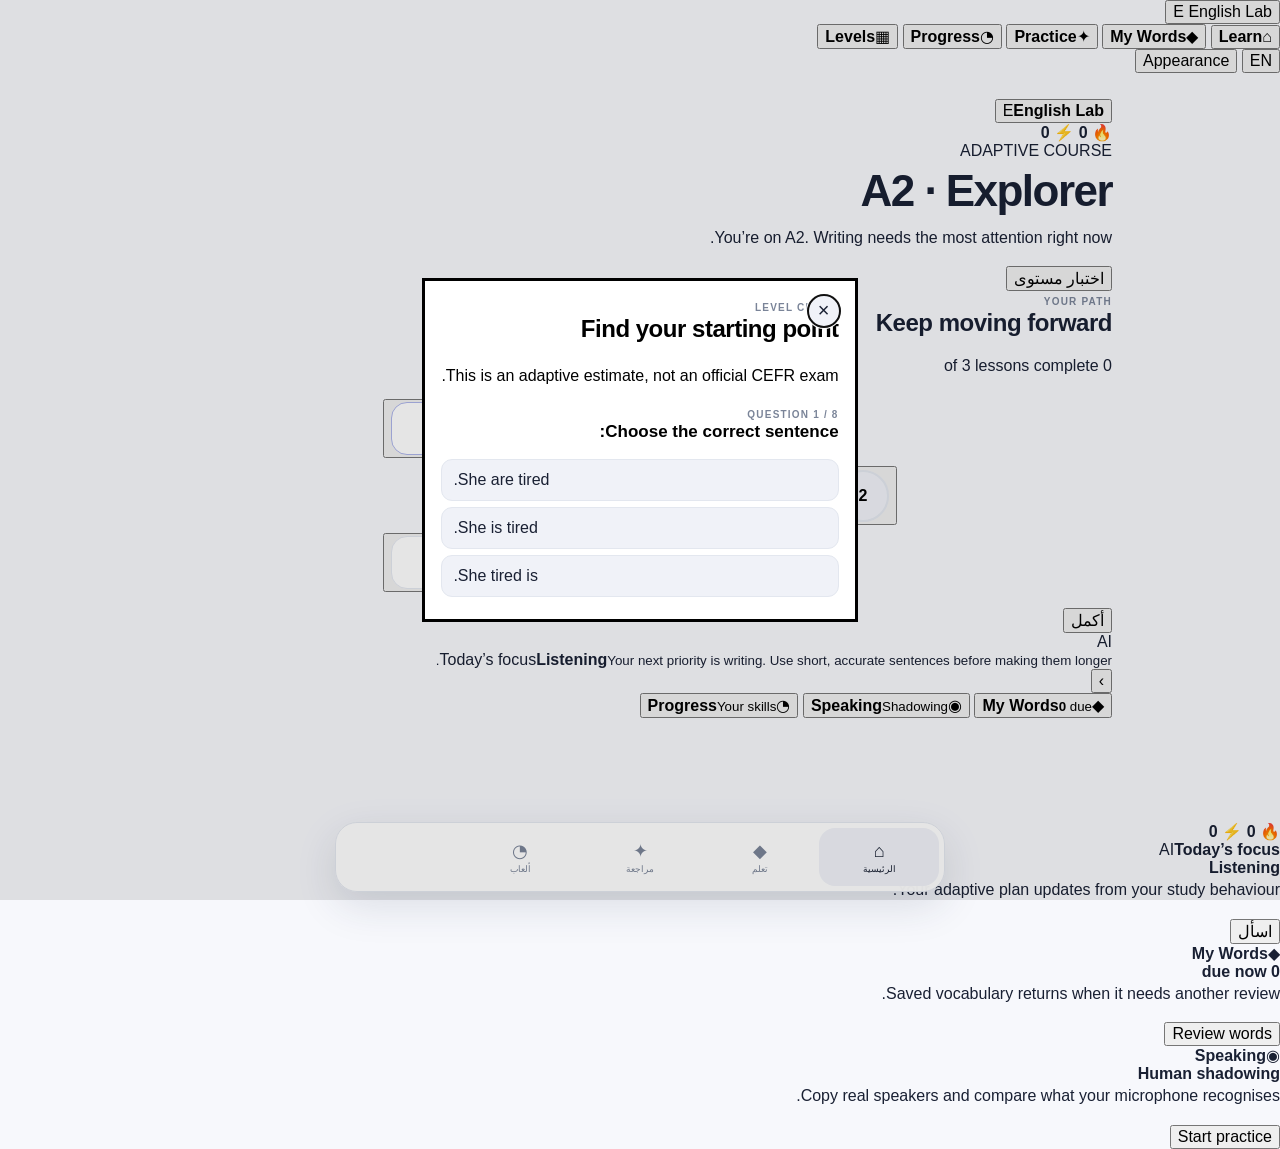
==== commit ce6b61d9: "Rebuild English Lab with Duolingo-inspired adaptive layout" ====
--- a/english-lab/index.html
+++ b/english-lab/index.html
@@ -3,7 +3,7 @@
 <head>
   <meta charset="utf-8" />
   <meta name="viewport" content="width=device-width,initial-scale=1,viewport-fit=cover" />
-  <meta name="theme-color" content="#f7f8fc" />
+  <meta name="theme-color" content="#fbfbff" />
   <meta name="apple-mobile-web-app-capable" content="yes" />
   <meta name="apple-mobile-web-app-status-bar-style" content="default" />
   <meta name="apple-mobile-web-app-title" content="English Lab" />
@@ -15,166 +15,171 @@
 <body>
   <div id="toast" class="toast hidden" role="status" aria-live="polite"></div>
 
-  <header class="topbar">
-    <button class="brand" data-nav="home">
-      <span class="brand-mark">E</span>
-      <span class="brand-copy"><strong>English Lab</strong><small>Your personal course</small></span>
-    </button>
-    <div class="top-actions">
-      <button id="langBtn" class="icon-btn">ع</button>
-      <button id="themeBtn" class="icon-btn">◐</button>
-    </div>
-  </header>
-
-  <main class="app-shell">
-    <section id="view-home" class="view active">
-      <div class="home-head">
-        <div>
-          <span class="eyebrow">YOUR COURSE</span>
-          <h1><span data-i18n="welcome">Welcome back</span></h1>
-          <p id="coachSummary">Your course adapts as you study.</p>
-        </div>
-        <div class="home-metrics">
-          <span><b id="streakValue">0</b> 🔥</span>
-          <span><b id="xpValue">0</b> XP</span>
-        </div>
-      </div>
-
-      <section class="course-card">
-        <div class="course-card-top">
+  <div class="desktop-shell">
+    <aside class="side-rail">
+      <button class="brand-lockup" data-nav="home">
+        <span class="logo-orb">E</span>
+        <span>English Lab</span>
+      </button>
+      <nav class="rail-nav">
+        <button class="rail-item active" data-nav="home"><span>⌂</span><b>Learn</b></button>
+        <button class="rail-item" data-nav="review"><span>◆</span><b>My Words</b><i id="reviewBadgeDesktop" class="mini-badge hidden">0</i></button>
+        <button class="rail-item" data-nav="games"><span>✦</span><b>Practice</b></button>
+        <button class="rail-item" data-nav="progress"><span>◔</span><b>Progress</b></button>
+        <button class="rail-item" data-nav="learn"><span>▦</span><b>Levels</b></button>
+      </nav>
+      <div class="rail-footer">
+        <button id="langBtn" class="rail-utility">العربية / EN</button>
+        <button id="themeBtn" class="rail-utility">Appearance</button>
+      </div>
+    </aside>
+
+    <main class="app-shell">
+      <section id="view-home" class="view active">
+        <div class="mobile-topline">
+          <button class="mobile-brand" data-nav="home"><span class="logo-orb">E</span><b>English Lab</b></button>
+          <div class="top-stats">
+            <span>🔥 <b id="streakValue">0</b></span>
+            <span>⚡ <b id="xpValue">0</b></span>
+          </div>
+        </div>
+
+        <section class="unit-banner">
           <div>
-            <span class="course-label">CURRENT PATH</span>
-            <h2 id="homeLevelText">A2 Explorer</h2>
-            <p id="coachTip">Continue from the next lesson in your path.</p>
-          </div>
-          <button id="retakePlacementBtn" class="ghost-btn">Check level</button>
-        </div>
-
-        <div id="learningPath" class="learning-path"></div>
-
-        <div class="course-card-footer">
-          <div class="course-progress">
-            <span id="courseProgressText">0 of 3 lessons</span>
-            <div class="progress-line"><i id="courseProgressBar" style="width:0%"></i></div>
-          </div>
-          <button id="continueBtn" class="primary-btn">Continue learning</button>
-        </div>
-      </section>
-
-      <section class="quick-grid">
-        <button class="quick-card" data-nav="review">
-          <span class="quick-icon">↻</span>
-          <div><strong>Review</strong><small><b id="dueValue">0</b> due now</small></div>
-          <span>›</span>
-        </button>
-        <button class="quick-card" id="quickSpeakingBtn">
-          <span class="quick-icon">◉</span>
-          <div><strong>Speaking</strong><small>Shadow a real speaker</small></div>
-          <span>›</span>
-        </button>
-        <button class="quick-card" data-nav="progress">
-          <span class="quick-icon">⌁</span>
-          <div><strong>Progress</strong><small>See your skill profile</small></div>
-          <span>›</span>
-        </button>
-      </section>
-
-      <section class="coach-note">
-        <div class="coach-dot">AI</div>
-        <div>
-          <strong>Adaptive coach</strong>
-          <p id="coachModeLabel">I use your recent practice to decide what deserves attention next.</p>
-        </div>
-        <button id="openCoachBtn" class="text-btn">Ask</button>
-      </section>
-    </section>
-
-    <section id="view-learn" class="view">
-      <div class="page-head">
-        <span class="eyebrow">COURSE</span>
-        <h1>Choose a level</h1>
-        <p>Short, focused lessons arranged by CEFR level.</p>
-      </div>
-      <div id="levelTabs" class="level-tabs"></div>
-      <div id="unitGrid" class="unit-grid"></div>
-    </section>
-
-    <section id="view-review" class="view">
-      <div class="page-head">
-        <span class="eyebrow">REVIEW</span>
-        <h1>Memory practice</h1>
-        <p>Words return when they need another round.</p>
-      </div>
-      <div class="review-toolbar">
-        <div class="filter-chips">
-          <button class="chip active" data-review-filter="due">Due now</button>
-          <button class="chip" data-review-filter="all">All</button>
-          <button class="chip" data-review-filter="hard">Hard</button>
-        </div>
-        <div class="review-tools">
-          <button id="exportBtn" class="text-btn">Export</button>
-          <label class="text-btn file-label">Import<input id="importInput" type="file" accept="application/json" hidden></label>
-        </div>
-      </div>
-      <div id="reviewList" class="review-list"></div>
-    </section>
-
-    <section id="view-games" class="view">
-      <div class="page-head">
-        <span class="eyebrow">PRACTICE</span>
-        <h1>Quick games</h1>
-        <p>Small rounds built from your saved vocabulary.</p>
-      </div>
-      <div id="gameCards" class="game-grid"></div>
-      <section id="gameStage" class="panel hidden"></section>
-    </section>
-
-    <section id="view-progress" class="view">
-      <div class="page-head">
-        <span class="eyebrow">PROGRESS</span>
-        <h1>Your learning map</h1>
-        <p>One level estimate, with each skill shown separately.</p>
-      </div>
-      <div class="progress-hero">
-        <div>
-          <span class="eyebrow">CURRENT ESTIMATE</span>
-          <div class="big-level" id="progressLevel">A2</div>
-          <p id="levelReason">Based on your recent practice.</p>
-        </div>
-        <div id="activityStats" class="stat-list"></div>
-      </div>
-      <section class="panel"><h3>Skills</h3><div id="progressSkills"></div></section>
-      <section class="panel"><h3>CEFR journey</h3><div id="levelJourney" class="journey"></div></section>
-    </section>
-
-    <section id="view-lesson" class="view lesson-view">
-      <div class="lesson-shell">
+            <span class="unit-kicker">ADAPTIVE COURSE</span>
+            <h1 id="homeLevelText">A2 · Explorer</h1>
+            <p id="coachSummary">Your course adapts as you practise.</p>
+          </div>
+          <button id="retakePlacementBtn" class="banner-action">Level check</button>
+        </section>
+
+        <section class="path-card">
+          <div class="path-heading">
+            <div>
+              <span class="eyebrow">YOUR PATH</span>
+              <h2>Keep moving forward</h2>
+            </div>
+            <div class="path-progress">
+              <span id="courseProgressText">0 of 3 lessons</span>
+              <div class="path-meter"><i id="courseProgressBar" style="width:0%"></i></div>
+            </div>
+          </div>
+
+          <div id="learningPath" class="learning-path"></div>
+
+          <div class="continue-wrap">
+            <button id="continueBtn" class="start-pill">START NEXT LESSON</button>
+          </div>
+        </section>
+
+        <section class="mobile-insights">
+          <div class="insight-card ai-card">
+            <div class="insight-icon">AI</div>
+            <div><span>Today’s focus</span><strong id="aiWeakSkillMobile">Listening</strong><small id="coachTip">Your plan changes from your mistakes and review history.</small></div>
+            <button id="openCoachBtnMobile" class="round-action">›</button>
+          </div>
+          <div class="quick-row">
+            <button class="quick-tile" data-nav="review"><span>◆</span><b>My Words</b><small><strong id="dueValue">0</strong> due</small></button>
+            <button class="quick-tile" id="quickSpeakingBtn"><span>◉</span><b>Speaking</b><small>Shadowing</small></button>
+            <button class="quick-tile" data-nav="progress"><span>◔</span><b>Progress</b><small>Your skills</small></button>
+          </div>
+        </section>
+      </section>
+
+      <section id="view-learn" class="view">
+        <div class="page-title">
+          <span class="eyebrow">ALL LEVELS</span>
+          <h1>Choose your course</h1>
+          <p>Move from A1 to C2 through short lessons and adaptive review.</p>
+        </div>
+        <div id="levelTabs" class="level-tabs"></div>
+        <div id="unitGrid" class="unit-grid"></div>
+      </section>
+
+      <section id="view-review" class="view">
+        <div class="page-title">
+          <span class="eyebrow">MY WORDS</span>
+          <h1>Your personal vocabulary</h1>
+          <p>Every word you save comes back here for listening, practice and spaced review.</p>
+        </div>
+        <div class="review-toolbar">
+          <div class="filter-chips">
+            <button class="chip active" data-review-filter="due">Due now</button>
+            <button class="chip" data-review-filter="all">All saved</button>
+            <button class="chip" data-review-filter="hard">Weak words</button>
+          </div>
+          <div class="review-tools">
+            <button id="exportBtn" class="text-btn">Export</button>
+            <label class="text-btn file-label">Import<input id="importInput" type="file" accept="application/json" hidden></label>
+          </div>
+        </div>
+        <div id="reviewList" class="review-list"></div>
+      </section>
+
+      <section id="view-games" class="view">
+        <div class="page-title">
+          <span class="eyebrow">PRACTICE HUB</span>
+          <h1>Train what is weak</h1>
+          <p>Practice rounds are built from your saved and difficult vocabulary.</p>
+        </div>
+        <div id="gameCards" class="game-grid"></div>
+        <section id="gameStage" class="challenge-card hidden"></section>
+      </section>
+
+      <section id="view-progress" class="view">
+        <div class="page-title">
+          <span class="eyebrow">AI ANALYSIS</span>
+          <h1>Your learning profile</h1>
+          <p>The analysis updates from your quiz results, speaking attempts, word taps and review performance.</p>
+        </div>
+
+        <section class="analysis-hero">
+          <div class="analysis-level">
+            <span>Current estimate</span>
+            <strong id="progressLevel">A2</strong>
+            <small id="levelReason">Based on recent activity.</small>
+          </div>
+          <div class="analysis-focus">
+            <span class="focus-dot">AI</span>
+            <div><small>Focus next</small><strong id="aiWeakSkill">Listening</strong><p id="aiReason">More practice will be recommended here.</p></div>
+          </div>
+        </section>
+
+        <section class="progress-panel">
+          <div class="panel-title"><h3>Skills</h3><span id="aiConfidence">Adaptive estimate</span></div>
+          <div id="progressSkills"></div>
+        </section>
+
+        <section class="progress-grid">
+          <div class="progress-panel"><div class="panel-title"><h3>Weak words</h3><span>From your activity</span></div><div id="weakWordsPanel" class="weak-word-list"></div></div>
+          <div class="progress-panel"><div class="panel-title"><h3>Activity</h3><span>All time</span></div><div id="activityStats" class="stat-list"></div></div>
+        </section>
+
+        <section class="progress-panel"><div class="panel-title"><h3>CEFR journey</h3><span>A1 → C2</span></div><div id="levelJourney" class="journey"></div></section>
+      </section>
+
+      <section id="view-lesson" class="view lesson-view">
         <header class="lesson-header">
-          <button class="back-btn" data-nav="learn">‹ Course</button>
-          <div class="lesson-header-center">
+          <button class="lesson-close" data-nav="home">×</button>
+          <div class="lesson-progress-track"><i id="lessonOverallProgress" style="width:14%"></i></div>
+          <span id="lessonStepCount">1 / 7</span>
+        </header>
+
+        <div class="lesson-title-row">
+          <div>
             <span id="lessonLevelBadge" class="lesson-level">A2</span>
-            <strong id="lessonTitle">Lesson</strong>
-          </div>
-          <span id="lessonStepCount" class="lesson-step-count">1 / 7</span>
-        </header>
-
-        <div class="lesson-progress-track"><i id="lessonOverallProgress" style="width:14%"></i></div>
-
-        <section class="lesson-stage-head">
-          <span id="lessonStepName" class="eyebrow">LISTEN</span>
-          <h1 id="lessonStageTitle">Listen first</h1>
-          <p id="lessonStageSubtitle">Start with a real human recording.</p>
-        </section>
+            <span id="lessonStepName" class="eyebrow">LISTEN</span>
+            <h1 id="lessonStageTitle">Listen first</h1>
+            <p id="lessonStageSubtitle">Start with a real human recording.</p>
+          </div>
+          <strong id="lessonTitle" class="lesson-topic">Lesson</strong>
+        </div>
 
         <section class="lesson-section active-step" id="step-listen">
-          <div class="lesson-media" id="lessonVisual"><div class="lesson-media-overlay"><p id="lessonSubtitle"></p></div></div>
-          <div class="panel audio-panel">
-            <div class="audio-panel-top">
-              <div>
-                <span class="human-badge">HUMAN AUDIO ONLY</span>
-                <h3>Choose a real speaker</h3>
-                <p class="support-text">If no reusable human recording is available, this lesson will say so instead of using a synthetic voice.</p>
-              </div>
+          <div class="lesson-scene" id="lessonVisual"><div class="scene-caption" id="lessonSubtitle"></div></div>
+          <div class="challenge-card">
+            <div class="challenge-head">
+              <div><span class="human-badge">REAL HUMAN AUDIO</span><h3>Choose a speaker</h3></div>
               <button id="findHumanAudioBtn" class="secondary-btn">Find voices</button>
             </div>
             <div id="audioAccentTabs" class="accent-tabs">
@@ -192,7 +197,7 @@
         </section>
 
         <section class="lesson-section" id="step-reading">
-          <div class="panel reading-card">
+          <div class="challenge-card">
             <div class="reading-toolbar">
               <button id="toggleTranslationBtn" class="small-btn">Show Arabic</button>
               <button id="readingFocusBtn" class="small-btn">Focus</button>
@@ -200,88 +205,134 @@
             </div>
             <div id="passageText" class="passage"></div>
             <div id="passageArabic" class="arabic-translation hidden" dir="rtl"></div>
+            <div class="tap-hint">Tap any English word to hear it, save it, repeat it, or practise it later.</div>
           </div>
         </section>
 
         <section class="lesson-section" id="step-shadow">
-          <div class="panel shadow-panel">
+          <div class="challenge-card">
             <div id="shadowSentence" class="shadow-sentence"></div>
             <div class="shadow-controls">
               <button id="playShadowBtn" class="secondary-btn">▶ Human model</button>
-              <button id="recordShadowBtn" class="primary-btn">🎙 Record attempt</button>
+              <button id="recordShadowBtn" class="primary-btn">🎙 Record me</button>
               <button id="stopShadowBtn" class="text-btn">Stop</button>
             </div>
-            <div id="shadowResult" class="shadow-result empty-state small">Your result will appear here.</div>
+            <div id="shadowResult" class="mini-result">Your result will appear here.</div>
           </div>
         </section>
 
         <section class="lesson-section" id="step-vocab"><div id="vocabGrid" class="vocab-grid"></div></section>
-
-        <section class="lesson-section" id="step-grammar">
-          <div class="practice-grid"><div id="grammarCard" class="panel"></div><div id="sentenceBuilder" class="panel"></div></div>
-        </section>
-
-        <section class="lesson-section" id="step-check"><div id="quizCard" class="panel"></div></section>
-
+        <section class="lesson-section" id="step-grammar"><div class="practice-grid"><div id="grammarCard" class="challenge-card"></div><div id="sentenceBuilder" class="challenge-card"></div></div></section>
+        <section class="lesson-section" id="step-check"><div id="quizCard" class="challenge-card"></div></section>
         <section class="lesson-section" id="step-speakwrite">
           <div class="practice-grid">
-            <div class="panel"><h3>Speaking</h3><div id="speakingPrompts"></div><button id="practiceSpeakingBtn" class="secondary-btn">🎙 Speak answer</button><div id="speakingResult" class="mini-result"></div></div>
-            <div class="panel"><h3>Writing</h3><p id="writingPrompt"></p><textarea id="writingInput" rows="7" placeholder="Write here..."></textarea><button id="checkWritingBtn" class="secondary-btn">Check writing</button><div id="writingFeedback" class="mini-result"></div></div>
+            <div class="challenge-card"><h3>Speak</h3><div id="speakingPrompts"></div><button id="practiceSpeakingBtn" class="primary-btn">🎙 Speak answer</button><div id="speakingResult" class="mini-result"></div></div>
+            <div class="challenge-card"><h3>Write</h3><p id="writingPrompt"></p><textarea id="writingInput" rows="7" placeholder="Write here..."></textarea><button id="checkWritingBtn" class="secondary-btn">Check writing</button><div id="writingFeedback" class="mini-result"></div></div>
           </div>
         </section>
 
         <footer class="lesson-footer">
           <button id="lessonPrevBtn" class="secondary-btn">Back</button>
-          <button id="lessonNextBtn" class="primary-btn">Continue</button>
-          <button id="completeLessonBtn" class="primary-btn hidden">Complete lesson ✓</button>
+          <button id="lessonNextBtn" class="check-btn">CONTINUE</button>
+          <button id="completeLessonBtn" class="check-btn hidden">FINISH LESSON</button>
         </footer>
-      </div>
-    </section>
-  </main>
+      </section>
+    </main>
+
+    <aside class="right-rail" id="rightRail">
+      <div class="right-stats">
+        <span>🔥 <b id="streakValueDesktop">0</b></span>
+        <span>⚡ <b id="xpValueDesktop">0</b></span>
+      </div>
+      <section class="side-card ai-focus-card">
+        <div class="side-card-head"><span class="focus-dot">AI</span><b>Today’s focus</b></div>
+        <strong id="aiWeakSkillDesktop">Listening</strong>
+        <p id="coachTipDesktop">Your adaptive plan updates from your study behaviour.</p>
+        <button id="openCoachBtn" class="side-card-action">Ask coach</button>
+      </section>
+      <section class="side-card">
+        <div class="side-card-head"><span>◆</span><b>My Words</b></div>
+        <strong><span id="dueValueDesktop">0</span> due now</strong>
+        <p>Saved vocabulary returns when it needs another review.</p>
+        <button class="side-card-action" data-nav="review">Review words</button>
+      </section>
+      <section class="side-card">
+        <div class="side-card-head"><span>◉</span><b>Speaking</b></div>
+        <strong>Human shadowing</strong>
+        <p>Copy real speakers and compare what your microphone recognises.</p>
+        <button class="side-card-action" id="quickSpeakingDesktop">Start practice</button>
+      </section>
+    </aside>
+  </div>
 
   <nav class="bottom-nav">
-    <button class="nav-item active" data-nav="home"><span>⌂</span><small>Home</small></button>
-    <button class="nav-item" data-nav="learn"><span>▤</span><small>Learn</small></button>
-    <button class="nav-item" data-nav="review"><span>↻</span><small>Review</small><i id="reviewBadge" class="nav-badge hidden">0</i></button>
-    <button class="nav-item" data-nav="games"><span>◇</span><small>Games</small></button>
-    <button class="nav-item" data-nav="progress"><span>⌁</span><small>Progress</small></button>
+    <button class="nav-item active" data-nav="home"><span>⌂</span><small>Learn</small></button>
+    <button class="nav-item" data-nav="review"><span>◆</span><small>Words</small><i id="reviewBadge" class="mini-badge hidden">0</i></button>
+    <button class="nav-item" data-nav="games"><span>✦</span><small>Practice</small></button>
+    <button class="nav-item" data-nav="progress"><span>◔</span><small>Progress</small></button>
   </nav>
 
-  <dialog id="wordDialog" class="sheet-dialog">
+  <dialog id="wordDialog" class="word-sheet">
     <div class="sheet-handle"></div>
     <button class="dialog-close" data-close-dialog="wordDialog">×</button>
-    <div class="word-head">
-      <div><span id="wordType" class="eyebrow">WORD</span><h2 id="wordTitle">word</h2><p id="wordIpa"></p></div>
-      <button id="wordKnowBtn" class="chip">I know this</button>
-    </div>
-    <div id="wordMeaning" class="meaning-box" dir="rtl">...</div>
-    <div id="wordExample" class="example-box"></div>
-    <div class="dialog-section">
-      <div class="panel-head"><div><span class="human-badge">HUMAN AUDIO</span><h3>Real speakers</h3></div><button id="wordAudioRefresh" class="small-btn">Find voices</button></div>
+    <header class="word-sheet-head">
+      <div>
+        <span id="wordType" class="eyebrow">WORD</span>
+        <h2 id="wordTitle">word</h2>
+        <p id="wordIpa"></p>
+      </div>
+      <button id="wordKnowBtn" class="mastered-btn">I know this</button>
+    </header>
+
+    <div id="wordMeaning" class="meaning-card" dir="rtl">...</div>
+    <div id="wordExample" class="example-card"></div>
+
+    <section class="word-audio-section">
+      <div class="word-section-head">
+        <div><span class="human-badge">REAL HUMAN AUDIO</span><h3>Listen again</h3></div>
+        <button id="wordAudioRefresh" class="small-btn">Refresh</button>
+      </div>
       <div id="wordAccentTabs" class="accent-tabs">
         <button class="chip active" data-word-accent="all">All</button>
         <button class="chip" data-word-accent="US">US</button>
         <button class="chip" data-word-accent="UK">UK</button>
         <button class="chip" data-word-accent="Other">Other</button>
       </div>
+      <div class="word-audio-controls">
+        <label>Repeat <select id="wordRepeat"><option>1</option><option>3</option><option>5</option><option>10</option></select></label>
+        <label>Speed <select id="wordSpeed"><option value="0.7">0.7×</option><option value="0.85">0.85×</option><option value="1" selected>1×</option><option value="1.15">1.15×</option></select></label>
+      </div>
       <div id="wordAudioList" class="audio-list"></div>
+    </section>
+
+    <div class="word-main-actions">
+      <button id="addReviewBtn" class="primary-btn">◆ Save to My Words</button>
+      <button id="openReminderBtn" class="secondary-btn">⏰ Remind me</button>
+      <button id="wordPracticeBtn" class="secondary-btn">✦ Practise this word</button>
     </div>
-    <div class="dialog-actions"><button id="addReviewBtn" class="primary-btn">+ Add to review</button><button id="openReminderBtn" class="secondary-btn">⏰ Reminder</button></div>
+
     <div id="reminderOptions" class="reminder-options hidden">
       <button data-reminder="10m">10 min</button><button data-reminder="1h">1 hour</button><button data-reminder="1d">Tomorrow</button><button data-reminder="3d">3 days</button><button data-reminder="7d">1 week</button><button id="calendarReminderBtn">Calendar</button>
     </div>
+
+    <section id="wordPracticeBox" class="word-practice-box hidden">
+      <h3>Use “<span id="wordPracticeLabel"></span>” in a sentence</h3>
+      <input id="wordPracticeInput" placeholder="Write your sentence here..." />
+      <button id="wordPracticeCheck" class="check-btn">CHECK</button>
+      <div id="wordPracticeFeedback" class="mini-result hidden"></div>
+    </section>
   </dialog>
 
-  <dialog id="coachDialog" class="sheet-dialog coach-dialog">
-    <div class="sheet-handle"></div><button class="dialog-close" data-close-dialog="coachDialog">×</button>
-    <div class="coach-head"><div class="coach-dot">AI</div><div><strong>Adaptive coach</strong><small id="coachDialogMode">Local adaptive mode</small></div></div>
-    <div id="coachMessages" class="coach-messages"><div class="coach-bubble bot">Tell me what is difficult right now and I’ll suggest the next practice.</div></div>
-    <div class="coach-input-row"><input id="coachInput" placeholder="Example: I don't understand present perfect"/><button id="coachSendBtn" class="primary-btn">Send</button></div>
+  <dialog id="coachDialog" class="coach-dialog">
+    <button class="dialog-close" data-close-dialog="coachDialog">×</button>
+    <div class="coach-head"><span class="focus-dot">AI</span><div><strong>Adaptive Coach</strong><small id="coachDialogMode">Local adaptive analysis</small></div></div>
+    <div id="coachMessages" class="coach-messages"><div class="coach-bubble bot">I use your current level, weak skills and saved words to suggest what to practise next.</div></div>
+    <div class="coach-input-row"><input id="coachInput" placeholder="Ask about your English..."/><button id="coachSendBtn" class="primary-btn">Send</button></div>
   </dialog>
 
-  <dialog id="placementDialog" class="sheet-dialog placement-dialog">
-    <div class="sheet-handle"></div><button class="dialog-close" data-close-dialog="placementDialog">×</button>
-    <span class="eyebrow">QUICK LEVEL CHECK</span><h2>Find your starting point</h2><p>This is a short estimate. Your level keeps adapting as you study.</p><div id="placementStage"></div>
+  <dialog id="placementDialog" class="coach-dialog">
+    <button class="dialog-close" data-close-dialog="placementDialog">×</button>
+    <span class="eyebrow">LEVEL CHECK</span><h2>Find your starting point</h2><p>This is an adaptive estimate, not an official CEFR exam.</p><div id="placementStage"></div>
   </dialog>
 
   <script src="data-base.js"></script><script src="units-a.js"></script><script src="units-b.js"></script><script src="units-c.js"></script><script src="data-state.js"></script>
--- a/english-lab/styles.css
+++ b/english-lab/styles.css
@@ -1,584 +1,36 @@
 :root{
-  --bg:#f5f7fb;
-  --surface:#ffffff;
-  --surface-soft:#f0f3f8;
-  --surface-strong:#e8edf5;
-  --text:#172033;
-  --muted:#74809a;
-  --line:#e2e7f0;
-  --brand:#5568e8;
-  --brand-soft:#eef0ff;
-  --green:#2f8f6b;
-  --green-soft:#eaf7f1;
-  --amber:#b17720;
-  --danger:#c85666;
-  --shadow:0 12px 40px rgba(29,42,75,.08);
-  --shadow-soft:0 5px 18px rgba(29,42,75,.06);
-  --radius-xl:28px;
-  --radius-lg:22px;
-  --radius-md:16px;
-  --nav-h:72px;
+  --bg:#f7f8fc;--surface:#fff;--soft:#f0f2f8;--text:#192033;--muted:#7a8498;--line:#e3e7ef;
+  --brand:#5968df;--brand-soft:#eef0ff;--green:#2f8d6b;--green-soft:#eaf7f2;--danger:#c75a68;
+  --shadow:0 10px 30px rgba(31,45,78,.08);--radius:22px;--nav-h:70px
 }
-body.light{
-  --bg:#f5f7fb;
-  --surface:#ffffff;
-  --surface-soft:#f0f3f8;
-  --surface-strong:#e8edf5;
-  --text:#172033;
-  --muted:#74809a;
-  --line:#e2e7f0;
-  --brand:#5568e8;
-  --brand-soft:#eef0ff;
-}
-body:not(.light){
-  --bg:#11151d;
-  --surface:#171d28;
-  --surface-soft:#1e2532;
-  --surface-strong:#252e3e;
-  --text:#f6f8fc;
-  --muted:#a3aec2;
-  --line:#2a3444;
-  --brand:#8290ff;
-  --brand-soft:#202746;
-  --green-soft:#17352c;
-  --shadow:0 12px 40px rgba(0,0,0,.22);
-  --shadow-soft:0 5px 18px rgba(0,0,0,.16);
-}
-*{box-sizing:border-box}
-html{scroll-behavior:smooth}
-body{
-  margin:0;
-  min-height:100vh;
-  background:var(--bg);
-  color:var(--text);
-  font-family:-apple-system,BlinkMacSystemFont,"SF Pro Text","Segoe UI",Arial,sans-serif;
-  -webkit-font-smoothing:antialiased;
-}
-button,input,textarea,select{font:inherit}
-button{cursor:pointer}
-.hidden{display:none!important}
-.topbar{
-  position:sticky;
-  top:0;
-  z-index:40;
-  height:66px;
-  display:flex;
-  align-items:center;
-  justify-content:space-between;
-  padding:0 max(18px,env(safe-area-inset-left));
-  background:color-mix(in srgb,var(--bg) 88%,transparent);
-  backdrop-filter:blur(18px);
-  border-bottom:1px solid color-mix(in srgb,var(--line) 80%,transparent);
-}
-.brand{
-  border:0;
-  background:none;
-  color:var(--text);
-  display:flex;
-  align-items:center;
-  gap:10px;
-  padding:0;
-}
-.brand-mark{
-  width:36px;
-  height:36px;
-  border-radius:12px;
-  display:grid;
-  place-items:center;
-  color:#fff;
-  background:var(--brand);
-  font-weight:800;
-  font-size:17px;
-}
-.brand-copy{display:flex;flex-direction:column;align-items:flex-start;line-height:1.1}
-.brand-copy strong{font-size:15px}
-.brand-copy small{color:var(--muted);font-size:11px;margin-top:4px}
-.top-actions{display:flex;align-items:center;gap:8px}
-.icon-btn{
-  width:38px;height:38px;border-radius:12px;border:1px solid var(--line);
-  color:var(--text);background:var(--surface)
-}
-.quiet-pill{
-  padding:7px 10px;border-radius:999px;
-  background:var(--green-soft);color:var(--green);font-size:11px;font-weight:700;
-}
-.app-shell{
-  width:min(1040px,100%);
-  margin:0 auto;
-  padding:26px 20px calc(var(--nav-h) + 34px);
-}
-.view{display:none}
-.view.active{display:block}
-.eyebrow{
-  display:inline-block;
-  font-size:11px;
-  font-weight:800;
-  letter-spacing:.11em;
-  color:var(--muted);
-}
-.eyebrow.light{color:rgba(255,255,255,.78)}
-h1,h2,h3,p{margin-top:0}
-h1{font-size:clamp(30px,5vw,46px);line-height:1.08;letter-spacing:-.03em;margin:8px 0 10px}
-h2{font-size:25px;line-height:1.2;letter-spacing:-.02em}
-h3{font-size:18px}
-p{line-height:1.65}
-.primary-btn,.secondary-btn,.text-btn,.small-btn,.chip,.back-btn{
-  border:0;
-  border-radius:14px;
-  transition:transform .15s ease,background .15s ease,border-color .15s ease;
-}
-.primary-btn:active,.secondary-btn:active,.small-btn:active,.chip:active{transform:scale(.98)}
-.primary-btn{
-  background:var(--brand);
-  color:#fff;
-  padding:13px 18px;
-  font-weight:750;
-}
-.secondary-btn{
-  background:var(--surface);
-  color:var(--text);
-  border:1px solid var(--line);
-  padding:12px 16px;
-  font-weight:700;
-}
-.text-btn{
-  background:transparent;
-  color:var(--brand);
-  padding:9px 6px;
-  font-weight:700;
-}
-.small-btn,.chip{
-  background:var(--surface-soft);
-  color:var(--text);
-  border:1px solid var(--line);
-  padding:9px 12px;
-}
-.chip.active{
-  background:var(--text);
-  color:var(--surface);
-  border-color:var(--text);
-}
-.home-intro{
-  display:flex;
-  align-items:flex-start;
-  justify-content:space-between;
-  gap:20px;
-  margin:8px 0 18px;
-}
-.home-intro p{color:var(--muted);margin:0;max-width:560px}
-.level-badge-large{
-  min-width:116px;
-  padding:14px 16px;
-  border-radius:20px;
-  background:var(--surface);
-  border:1px solid var(--line);
-  box-shadow:var(--shadow-soft);
-  text-align:center;
-}
-.level-badge-large>span{display:block;font-size:31px;font-weight:850;letter-spacing:-.04em;color:var(--brand)}
-.level-badge-large small{display:block;color:var(--muted);font-size:11px;margin-top:3px}
-.focus-card{
-  display:grid;
-  grid-template-columns:1fr auto;
-  gap:22px;
-  align-items:center;
-  padding:28px;
-  border-radius:var(--radius-xl);
-  background:linear-gradient(145deg,#172033,#243252);
-  color:#fff;
-  box-shadow:0 18px 50px rgba(24,35,65,.18);
-}
-body:not(.light) .focus-card{background:linear-gradient(145deg,#1b2330,#27334a)}
-.focus-label{font-size:10px;letter-spacing:.12em;font-weight:800;color:#bec7ff}
-.focus-card h2{font-size:29px;margin:7px 0 8px}
-.focus-card p{color:rgba(255,255,255,.72);margin-bottom:18px;max-width:660px}
-.focus-meta{display:flex;gap:18px;flex-wrap:wrap;color:rgba(255,255,255,.66);font-size:12px}
-.focus-meta strong{color:#fff}
-.focus-action{min-width:120px;background:#fff;color:#1b2440}
-.section-block{margin-top:34px}
-.section-head.simple{display:flex;align-items:flex-end;justify-content:space-between;gap:16px;margin-bottom:14px}
-.section-head h2{margin:5px 0 0}
-.daily-list{display:grid;gap:10px}
-.daily-card{
-  display:grid;
-  grid-template-columns:auto 1fr auto;
-  align-items:center;
-  gap:14px;
-  padding:15px 16px;
-  background:var(--surface);
-  border:1px solid var(--line);
-  border-radius:18px;
-  box-shadow:var(--shadow-soft);
-}
-.daily-icon{
-  width:42px;height:42px;border-radius:13px;
-  display:grid;place-items:center;
-  background:var(--surface-soft);
-  font-size:20px;
-}
-.daily-card strong{display:block;font-size:14px}
-.daily-card small{display:block;color:var(--muted);margin-top:3px}
-.skill-panel{
-  display:grid;
-  grid-template-columns:repeat(5,1fr);
-  gap:10px;
-}
-.skill-card{
-  background:var(--surface);
-  border:1px solid var(--line);
-  border-radius:18px;
-  padding:15px;
-}
-.skill-card span{display:block;color:var(--muted);font-size:11px}
-.skill-card strong{display:block;font-size:21px;margin-top:5px}
-.meter{
-  height:6px;background:var(--surface-strong);border-radius:999px;overflow:hidden;margin-top:11px
-}
-.meter i{
-  display:block;height:100%;border-radius:999px;background:var(--brand)
-}
-.level-cards{
-  display:grid;
-  grid-template-columns:repeat(6,1fr);
-  gap:9px;
-}
-.level-card{
-  padding:15px 8px;
-  border-radius:17px;
-  border:1px solid var(--line);
-  background:var(--surface);
-  color:var(--text);
-}
-.level-card strong{display:block;font-size:20px}
-.level-card small{display:block;color:var(--muted);font-size:10px;margin-top:4px}
-.level-card.active{border-color:var(--brand);background:var(--brand-soft)}
-.coach-strip{
-  display:flex;align-items:center;justify-content:space-between;gap:12px;
-  margin-top:28px;padding:15px 16px;border-radius:18px;
-  background:var(--surface);border:1px solid var(--line)
-}
-.coach-head{display:flex;align-items:center;gap:11px}
-.coach-avatar{
-  width:38px;height:38px;border-radius:12px;background:var(--brand-soft);color:var(--brand);
-  display:grid;place-items:center;font-weight:850;font-size:12px
-}
-.coach-head>div:last-child{display:flex;flex-direction:column}
-.coach-head small{color:var(--muted);font-size:11px;margin-top:3px}
-.page-head.compact{max-width:690px;margin-bottom:22px}
-.page-head.compact h1{margin-bottom:7px}
-.page-head.compact p{color:var(--muted);margin:0}
-.level-tabs{
-  display:flex;gap:8px;overflow:auto;padding:3px 1px 12px;margin-bottom:8px
-}
-.level-tabs::-webkit-scrollbar{display:none}
-.unit-grid{
-  display:grid;grid-template-columns:repeat(3,1fr);gap:14px
-}
-.unit-card{
-  background:var(--surface);
-  border:1px solid var(--line);
-  border-radius:22px;
-  overflow:hidden;
-  box-shadow:var(--shadow-soft);
-  display:flex;
-  flex-direction:column;
-}
-.unit-art{
-  height:112px;
-  background:linear-gradient(145deg,var(--brand-soft),var(--surface-soft));
-  position:relative;
-}
-.unit-art .emoji{position:absolute;right:18px;bottom:10px;font-size:44px}
-.unit-level{
-  position:absolute;left:14px;top:14px;
-  padding:6px 9px;border-radius:999px;
-  background:var(--surface);border:1px solid var(--line);
-  font-size:10px;font-weight:800;color:var(--muted)
-}
-.unit-body{padding:16px;display:flex;flex-direction:column;gap:7px;flex:1}
-.unit-body>strong{font-size:17px}
-.unit-body p{color:var(--muted);font-size:13px;margin:0}
-.unit-meta{display:flex;gap:6px;flex-wrap:wrap;margin-top:4px}
-.unit-meta span{font-size:10px;color:var(--muted);background:var(--surface-soft);padding:5px 7px;border-radius:999px}
-.unit-body button{margin-top:auto}
-.review-toolbar{display:flex;justify-content:space-between;gap:12px;align-items:center;flex-wrap:wrap;margin-bottom:15px}
-.filter-chips,.review-tools{display:flex;gap:7px;align-items:center}
-.review-list{display:grid;gap:10px}
-.review-item{
-  display:grid;grid-template-columns:1fr auto;gap:12px;align-items:center;
-  background:var(--surface);border:1px solid var(--line);border-radius:18px;padding:15px 16px
-}
-.review-main strong{font-size:18px}
-.review-main p{color:var(--muted);margin:5px 0 0}
-.review-actions{display:flex;gap:6px;flex-wrap:wrap}
-.due-pill{
-  margin-left:6px;padding:4px 7px;border-radius:999px;background:#fff4df;color:var(--amber);font-size:10px
-}
-.game-grid{display:grid;grid-template-columns:repeat(4,1fr);gap:12px}
-.game-card{
-  background:var(--surface);border:1px solid var(--line);border-radius:20px;padding:18px
-}
-.game-icon{font-size:26px;margin-bottom:13px}
-.game-card p{color:var(--muted);font-size:12px;min-height:58px}
-.game-card button{width:100%}
-.game-stage{margin-top:16px}
-.progress-summary{display:grid;grid-template-columns:1.1fr .9fr;gap:14px;margin-bottom:14px}
-.level-summary-card,.activity-card{
-  background:var(--surface);border:1px solid var(--line);border-radius:22px;padding:22px
-}
-.big-level{font-size:62px;font-weight:850;letter-spacing:-.06em;color:var(--brand)}
-.level-summary-card p{color:var(--muted);margin-bottom:0}
-.stat-list{display:grid;grid-template-columns:repeat(3,1fr);gap:8px;margin-top:14px}
-.stat-list div{padding:12px;background:var(--surface-soft);border-radius:14px}
-.stat-list strong{display:block;font-size:21px}
-.stat-list span{display:block;color:var(--muted);font-size:10px;margin-top:3px}
-.panel,.clean-panel{
-  background:var(--surface);border:1px solid var(--line);border-radius:22px;padding:20px
-}
-.clean-panel{box-shadow:var(--shadow-soft)}
-.journey{display:flex;gap:8px;overflow:auto;padding-bottom:2px}
-.journey-step{
-  min-width:116px;padding:13px;border-radius:15px;background:var(--surface-soft);border:1px solid var(--line)
-}
-.journey-step.current{border-color:var(--brand)}
-.lesson-view{max-width:860px;margin:0 auto}
-.lesson-topline{display:flex;align-items:center;justify-content:space-between;margin-bottom:10px}
-.back-btn{padding:8px 0;background:none;color:var(--muted)}
-.lesson-level-pill{
-  padding:6px 10px;border-radius:999px;background:var(--brand-soft);color:var(--brand);font-size:11px;font-weight:800
-}
-.lesson-hero{
-  overflow:hidden;border-radius:26px;background:var(--surface);border:1px solid var(--line);box-shadow:var(--shadow)
-}
-.lesson-visual{
-  min-height:260px;
-  position:relative;
-  background:linear-gradient(145deg,#2d3b5e,#4e5d85);
-  background-size:cover;background-position:center;
-}
-.lesson-visual:after{
-  content:"";position:absolute;inset:0;background:linear-gradient(0deg,rgba(16,24,44,.82),rgba(16,24,44,.10))
-}
-.visual-overlay{position:absolute;z-index:1;left:24px;right:24px;bottom:22px;color:#fff}
-.visual-overlay h1{font-size:38px;margin:7px 0 5px}
-.visual-overlay p{margin:0;color:rgba(255,255,255,.78)}
-.lesson-progress-wrap{padding:12px 16px}
-.step-bar{display:grid;grid-template-columns:repeat(7,1fr);gap:5px}
-.step-bar i{height:5px;border-radius:999px;background:var(--surface-strong)}
-.step-bar i.done{background:var(--brand)}
-.lesson-section{margin-top:30px}
-.step-title{display:flex;align-items:flex-start;gap:12px;margin-bottom:12px}
-.step-title>span{
-  width:36px;height:36px;min-width:36px;border-radius:50%;
-  display:grid;place-items:center;background:var(--brand-soft);color:var(--brand);font-weight:850
-}
-.step-title h2{margin:2px 0 4px}
-.step-title p{margin:0;color:var(--muted);font-size:13px}
-.audio-panel{padding:22px}
-.audio-panel-top{
-  display:flex;align-items:flex-start;justify-content:space-between;gap:18px
-}
-.audio-panel-top h3{margin:6px 0 6px}
-.support-text{color:var(--muted);font-size:12px;max-width:590px;margin:0}
-.human-badge{
-  display:inline-flex;align-items:center;gap:5px;
-  padding:5px 8px;border-radius:999px;background:var(--green-soft);color:var(--green);font-size:9px;font-weight:850;letter-spacing:.08em
-}
-.accent-tabs{display:flex;gap:7px;overflow:auto;margin:18px 0 12px}
-.audio-list{display:grid;gap:8px}
-.audio-item{
-  display:grid;grid-template-columns:auto 1fr auto;gap:11px;align-items:center;
-  padding:12px;background:var(--surface-soft);border-radius:15px;border:1px solid var(--line)
-}
-.audio-play{
-  width:38px;height:38px;border-radius:50%;border:0;background:var(--text);color:var(--surface);font-size:12px
-}
-.audio-item strong{display:block;font-size:13px}
-.audio-item small{display:block;color:var(--muted);font-size:10px;margin-top:3px}
-.audio-source{
-  padding:5px 7px;border-radius:999px;background:var(--green-soft);color:var(--green);font-size:9px;font-weight:750
-}
-.audio-controls-row{display:flex;gap:10px;margin-top:14px;flex-wrap:wrap}
-.audio-controls-row label{
-  display:flex;align-items:center;gap:7px;color:var(--muted);font-size:11px
-}
-.audio-controls-row select{
-  border:1px solid var(--line);background:var(--surface);color:var(--text);border-radius:10px;padding:7px 9px
-}
-.reading-card{padding:22px}
-.reading-toolbar{display:flex;align-items:center;gap:7px;margin-bottom:16px}
-.reading-toolbar span{margin-left:auto;color:var(--muted);font-variant-numeric:tabular-nums}
-.passsage{}
-.passage{
-  font-family:Georgia,"Times New Roman",serif;
-  font-size:clamp(21px,3vw,27px);
-  line-height:1.92;
-  color:var(--text)
-}
-.word-token{
-  cursor:pointer;border-radius:6px;padding:1px 2px;
-  text-decoration:underline;text-decoration-color:transparent;text-underline-offset:4px
-}
-.word-token:hover,.word-token:focus{
-  background:var(--brand-soft);color:var(--brand);outline:none;text-decoration-color:var(--brand)
-}
-.arabic-translation{
-  margin-top:18px;padding:16px;border-radius:15px;background:var(--surface-soft);line-height:1.9
-}
-.shadow-panel{padding:22px}
-.shadow-sentence{
-  padding:17px;background:var(--surface-soft);border-radius:16px;font-size:23px;font-weight:720;line-height:1.55
-}
-.shadow-controls{display:flex;gap:8px;flex-wrap:wrap;margin-top:13px}
-.shadow-result,.mini-result{
-  margin-top:12px;padding:12px;border-radius:14px;background:var(--surface-soft);line-height:1.6
-}
-.token-ok{color:var(--green)}
-.token-miss{color:var(--danger);text-decoration:underline}
-.vocab-grid{display:grid;grid-template-columns:repeat(3,1fr);gap:10px}
-.vocab-card{
-  padding:16px;border-radius:18px;background:var(--surface);border:1px solid var(--line)
-}
-.vocab-card h3{font-size:20px;margin-bottom:3px}
-.vocab-card .ar{color:var(--green);font-weight:700}
-.vocab-card p{color:var(--muted);font-size:12px}
-.vocab-actions{display:flex;gap:5px;flex-wrap:wrap}
-.vocab-actions button{font-size:10px;padding:7px 8px}
-.practice-grid{display:grid;grid-template-columns:1fr 1fr;gap:12px}
-.grammar-example{
-  margin-top:12px;padding:13px;border-radius:13px;background:var(--surface-soft);line-height:1.6
-}
-.word-bank{display:flex;flex-wrap:wrap;gap:7px;margin-top:10px}
-.word-bank button{
-  border:1px solid var(--line);background:var(--surface-soft);color:var(--text);border-radius:11px;padding:8px 10px
-}
-.builder-line{
-  min-height:44px;margin:10px 0;padding:10px;border:1px dashed var(--line);border-radius:12px
-}
-.quiz-option{
-  display:block;width:100%;text-align:left;
-  margin:7px 0;padding:12px 13px;border-radius:13px;border:1px solid var(--line);background:var(--surface-soft);color:var(--text)
-}
-.quiz-option.correct{border-color:var(--green);background:var(--green-soft)}
-.quiz-option.wrong{border-color:var(--danger);background:color-mix(in srgb,var(--danger) 9%,var(--surface))}
-textarea,input{
-  width:100%;border:1px solid var(--line);background:var(--surface-soft);color:var(--text);border-radius:13px;padding:12px;outline:none
-}
-textarea:focus,input:focus{border-color:var(--brand)}
-.complete-btn{width:100%;padding:15px}
-.bottom-nav{
-  position:fixed;left:50%;bottom:max(9px,env(safe-area-inset-bottom));z-index:50;
-  transform:translateX(-50%);
-  width:min(620px,calc(100% - 20px));
-  height:var(--nav-h);
-  display:grid;grid-template-columns:repeat(5,1fr);
-  padding:6px;
-  background:color-mix(in srgb,var(--surface) 94%,transparent);
-  border:1px solid var(--line);
-  border-radius:23px;
-  backdrop-filter:blur(20px);
-  box-shadow:0 15px 45px rgba(24,35,65,.14)
-}
-.nav-item{
-  position:relative;border:0;background:transparent;color:var(--muted);border-radius:17px;
-  display:flex;flex-direction:column;align-items:center;justify-content:center;gap:3px
-}
-.nav-item span{font-size:19px}
-.nav-item small{font-size:10px}
-.nav-item.active{background:var(--surface-soft);color:var(--text)}
-.nav-badge{
-  position:absolute;right:21%;top:7px;
-  min-width:17px;height:17px;padding:0 4px;border-radius:999px;
-  background:var(--danger);color:#fff;font-size:9px;font-style:normal;display:grid;place-items:center
-}
-.sheet-dialog{
-  width:min(620px,calc(100% - 18px));max-height:88vh;overflow:auto;
-  border:1px solid var(--line);border-radius:26px;background:var(--surface);color:var(--text);padding:23px;box-shadow:0 30px 90px rgba(22,31,58,.25)
-}
-.sheet-dialog::backdrop{background:rgba(24,31,48,.42);backdrop-filter:blur(6px)}
-.sheet-handle{display:none}
-.dialog-close{
-  position:absolute;right:16px;top:14px;width:36px;height:36px;border-radius:50%;
-  border:1px solid var(--line);background:var(--surface-soft);color:var(--text);font-size:21px
-}
-.word-head{display:flex;align-items:flex-start;justify-content:space-between;gap:14px}
-.word-head h2{font-size:32px;margin:4px 0}
-.word-head p{color:var(--muted)}
-.meaning-box,.example-box{
-  margin:12px 0;padding:14px;border-radius:14px;background:var(--surface-soft);line-height:1.7
-}
-.dialog-section{margin-top:18px}
-.panel-head{display:flex;align-items:center;justify-content:space-between;gap:12px}
-.panel-head h3{margin:5px 0 0}
-.dialog-actions{display:grid;grid-template-columns:1fr 1fr;gap:8px;margin-top:15px}
-.reminder-options{display:grid;grid-template-columns:repeat(3,1fr);gap:7px;margin-top:9px}
-.reminder-options button{
-  border:1px solid var(--line);background:var(--surface-soft);color:var(--text);border-radius:11px;padding:9px
-}
-.coach-messages{min-height:230px;max-height:48vh;overflow:auto;display:flex;flex-direction:column;gap:8px;margin:17px 0}
-.coach-bubble{max-width:88%;padding:11px 13px;border-radius:15px;line-height:1.55}
-.coach-bubble.bot{align-self:flex-start;background:var(--surface-soft)}
-.coach-bubble.user{align-self:flex-end;background:var(--brand);color:#fff}
-.coach-input-row{display:grid;grid-template-columns:1fr auto;gap:8px}
-.empty-state{
-  padding:22px;border:1px dashed var(--line);border-radius:15px;color:var(--muted);text-align:center
-}
-.empty-state.small{padding:12px;font-size:12px}
-.toast{
-  position:fixed;z-index:100;top:76px;left:50%;transform:translateX(-50%);
-  padding:11px 15px;border-radius:13px;background:#172033;color:#fff;box-shadow:var(--shadow);font-size:12px
-}
-.placement-option{
-  display:block;width:100%;text-align:left;
-  margin:7px 0;padding:12px;border-radius:12px;border:1px solid var(--line);background:var(--surface-soft);color:var(--text)
-}
-.focus-mode .topbar,.focus-mode .bottom-nav,.focus-mode .lesson-hero,.focus-mode .lesson-topline,.focus-mode .lesson-section:not(#step-reading){display:none!important}
-.focus-mode .app-shell{padding-bottom:30px}
-.focus-mode #step-reading{margin-top:0}
-.focus-mode .reading-card{min-height:100vh;border:0;box-shadow:none}
-@media(max-width:860px){
-  .skill-panel{grid-template-columns:repeat(3,1fr)}
-  .level-cards{grid-template-columns:repeat(3,1fr)}
-  .unit-grid{grid-template-columns:repeat(2,1fr)}
-  .game-grid{grid-template-columns:repeat(2,1fr)}
-  .vocab-grid{grid-template-columns:repeat(2,1fr)}
-  .practice-grid,.progress-summary{grid-template-columns:1fr}
-}
-@media(max-width:620px){
-  :root{--nav-h:67px}
-  .topbar{height:60px}
-  .brand-copy small,.quiet-pill{display:none}
-  .app-shell{padding:18px 14px calc(var(--nav-h) + 26px)}
-  h1{font-size:32px}
-  h2{font-size:22px}
-  .home-intro{align-items:center}
-  .home-intro p{font-size:13px}
-  .level-badge-large{min-width:82px;padding:10px}
-  .level-badge-large>span{font-size:25px}
-  .level-badge-large small{font-size:9px}
-  .focus-card{grid-template-columns:1fr;padding:22px}
-  .focus-card h2{font-size:24px}
-  .focus-action{width:100%}
-  .focus-meta{gap:11px}
-  .daily-card{grid-template-columns:auto 1fr auto;padding:13px}
-  .skill-panel{grid-template-columns:repeat(2,1fr)}
-  .level-cards{grid-template-columns:repeat(3,1fr)}
-  .unit-grid{grid-template-columns:1fr}
-  .game-grid{grid-template-columns:1fr 1fr}
-  .review-item{grid-template-columns:1fr}
-  .review-actions{justify-content:flex-start}
-  .audio-panel-top{display:block}
-  .audio-panel-top .secondary-btn{margin-top:12px;width:100%}
-  .audio-item{grid-template-columns:auto 1fr}
-  .audio-source{grid-column:2}
-  .lesson-visual{min-height:225px}
-  .visual-overlay h1{font-size:31px}
-  .vocab-grid{grid-template-columns:1fr}
-  .sheet-dialog{width:100%;max-height:92vh;margin:auto 0 0;border-radius:26px 26px 0 0;padding:22px 16px calc(22px + env(safe-area-inset-bottom))}
-  .sheet-dialog[open]{position:fixed;inset:auto 0 0}
-  .sheet-handle{display:block;width:46px;height:5px;border-radius:999px;background:var(--line);margin:-9px auto 15px}
-  .dialog-actions{grid-template-columns:1fr}
-  .reminder-options{grid-template-columns:1fr 1fr}
-  .bottom-nav{width:calc(100% - 12px);bottom:max(6px,env(safe-area-inset-bottom))}
-  .coach-input-row{grid-template-columns:1fr}
-}
+body:not(.light){--bg:#11151d;--surface:#171d28;--soft:#1f2633;--text:#f7f8fc;--muted:#a7b0c2;--line:#2b3444;--brand:#8792ff;--brand-soft:#222a48;--green-soft:#17372c;--shadow:0 10px 30px rgba(0,0,0,.22)}
+*{box-sizing:border-box}html{scroll-behavior:smooth}body{margin:0;background:var(--bg);color:var(--text);font-family:-apple-system,BlinkMacSystemFont,"SF Pro Text","Segoe UI",Arial,sans-serif;-webkit-font-smoothing:antialiased}
+button,input,textarea,select{font:inherit}button{cursor:pointer}.hidden{display:none!important}
+.topbar{position:sticky;top:0;z-index:40;height:64px;padding:0 max(18px,env(safe-area-inset-left));display:flex;align-items:center;justify-content:space-between;background:color-mix(in srgb,var(--bg) 90%,transparent);backdrop-filter:blur(18px);border-bottom:1px solid color-mix(in srgb,var(--line) 80%,transparent)}
+.brand{display:flex;align-items:center;gap:10px;background:none;border:0;color:var(--text);padding:0}.brand-mark{width:34px;height:34px;border-radius:11px;display:grid;place-items:center;background:var(--brand);color:#fff;font-weight:850}.brand-copy{display:flex;flex-direction:column;align-items:flex-start}.brand-copy strong{font-size:15px}.brand-copy small{font-size:10px;color:var(--muted);margin-top:2px}.top-actions{display:flex;gap:8px}.icon-btn{width:37px;height:37px;border-radius:12px;border:1px solid var(--line);background:var(--surface);color:var(--text)}
+.app-shell{width:min(980px,100%);margin:0 auto;padding:26px 18px calc(var(--nav-h) + 34px)}.view{display:none}.view.active{display:block}
+.eyebrow{font-size:10px;font-weight:850;letter-spacing:.12em;color:var(--muted)}h1,h2,h3,p{margin-top:0}h1{font-size:clamp(30px,5vw,44px);letter-spacing:-.035em;line-height:1.06;margin:8px 0 10px}h2{font-size:24px;letter-spacing:-.02em}h3{font-size:17px}p{line-height:1.6}
+.primary-btn,.secondary-btn,.ghost-btn,.text-btn,.small-btn,.chip,.back-btn{border:0;border-radius:13px;transition:.15s ease}.primary-btn{background:var(--brand);color:#fff;padding:12px 17px;font-weight:760}.secondary-btn{background:var(--surface);color:var(--text);border:1px solid var(--line);padding:11px 15px;font-weight:700}.ghost-btn{background:var(--soft);color:var(--text);padding:10px 13px;font-weight:700}.text-btn{background:transparent;color:var(--brand);padding:8px 4px;font-weight:700}.small-btn,.chip{background:var(--soft);color:var(--text);border:1px solid var(--line);padding:8px 11px}.chip.active{background:var(--text);color:var(--surface);border-color:var(--text)}
+.home-head{display:flex;align-items:flex-start;justify-content:space-between;gap:20px;margin:6px 0 20px}.home-head p{color:var(--muted);margin:0}.home-metrics{display:flex;gap:8px}.home-metrics span{padding:9px 11px;border:1px solid var(--line);background:var(--surface);border-radius:999px;font-size:11px;color:var(--muted)}.home-metrics b{color:var(--text)}
+.course-card{background:var(--surface);border:1px solid var(--line);border-radius:28px;box-shadow:var(--shadow);overflow:hidden}.course-card-top{display:flex;justify-content:space-between;gap:18px;padding:24px 24px 8px}.course-card-top h2{font-size:29px;margin:6px 0 6px}.course-card-top p{color:var(--muted);margin:0}.course-label{font-size:9px;font-weight:850;letter-spacing:.12em;color:var(--brand)}
+.learning-path{padding:24px 28px 16px;display:flex;flex-direction:column;align-items:center;gap:8px;position:relative}.learning-path:before{content:"";position:absolute;top:36px;bottom:38px;width:3px;background:var(--line);left:50%;transform:translateX(-50%)}.path-node{position:relative;z-index:1;width:min(430px,100%);display:grid;grid-template-columns:52px 1fr;gap:14px;align-items:center}.path-node:nth-child(even){transform:translateX(42px)}.path-node:nth-child(odd){transform:translateX(-42px)}.path-bubble{width:52px;height:52px;border-radius:50%;display:grid;place-items:center;background:var(--soft);border:2px solid var(--line);font-weight:850}.path-node.done .path-bubble{background:var(--green-soft);border-color:var(--green);color:var(--green)}.path-node.current .path-bubble{background:var(--brand);border-color:var(--brand);color:#fff;box-shadow:0 0 0 7px var(--brand-soft)}.path-copy{background:var(--surface);border:1px solid var(--line);border-radius:16px;padding:11px 13px}.path-copy strong{display:block;font-size:13px}.path-copy small{display:block;color:var(--muted);font-size:10px;margin-top:3px}.path-node.current .path-copy{border-color:color-mix(in srgb,var(--brand) 40%,var(--line))}
+.course-card-footer{display:flex;align-items:center;justify-content:space-between;gap:18px;padding:18px 24px 22px;border-top:1px solid var(--line)}.course-progress{flex:1}.course-progress span{font-size:10px;color:var(--muted)}.progress-line{height:6px;border-radius:999px;background:var(--soft);overflow:hidden;margin-top:7px}.progress-line i{display:block;height:100%;background:var(--brand);border-radius:inherit}
+.quick-grid{display:grid;grid-template-columns:repeat(3,1fr);gap:10px;margin-top:16px}.quick-card{display:grid;grid-template-columns:auto 1fr auto;gap:12px;align-items:center;text-align:left;padding:14px;border-radius:18px;background:var(--surface);border:1px solid var(--line);color:var(--text)}.quick-icon{width:38px;height:38px;border-radius:12px;background:var(--soft);display:grid;place-items:center;font-size:18px}.quick-card strong{display:block;font-size:13px}.quick-card small{display:block;font-size:10px;color:var(--muted);margin-top:3px}
+.coach-note{margin-top:16px;display:grid;grid-template-columns:auto 1fr auto;gap:12px;align-items:center;padding:14px 16px;border-radius:18px;background:var(--surface);border:1px solid var(--line)}.coach-dot{width:36px;height:36px;border-radius:12px;background:var(--brand-soft);color:var(--brand);display:grid;place-items:center;font-size:10px;font-weight:900}.coach-note strong{font-size:13px}.coach-note p{font-size:10px;color:var(--muted);margin:3px 0 0}
+.page-head{max-width:640px;margin-bottom:20px}.page-head h1{margin-bottom:6px}.page-head p{color:var(--muted);margin:0}.level-tabs{display:flex;gap:7px;overflow:auto;margin-bottom:12px;padding-bottom:2px}.level-tabs::-webkit-scrollbar{display:none}
+.unit-grid{display:grid;grid-template-columns:repeat(3,1fr);gap:12px}.unit-card{background:var(--surface);border:1px solid var(--line);border-radius:20px;overflow:hidden;display:flex;flex-direction:column}.unit-art{height:100px;position:relative;background:linear-gradient(145deg,var(--brand-soft),var(--soft))}.unit-art .emoji{position:absolute;right:16px;bottom:9px;font-size:38px}.unit-level{position:absolute;left:12px;top:12px;padding:5px 8px;border-radius:999px;background:var(--surface);border:1px solid var(--line);font-size:9px;color:var(--muted);font-weight:800}.unit-body{padding:15px;display:flex;flex-direction:column;gap:6px;flex:1}.unit-body>strong{font-size:16px}.unit-body p{font-size:12px;color:var(--muted);margin:0}.unit-meta{display:flex;gap:5px;flex-wrap:wrap}.unit-meta span{font-size:9px;padding:5px 6px;border-radius:999px;background:var(--soft);color:var(--muted)}.unit-body button{margin-top:auto}
+.panel{background:var(--surface);border:1px solid var(--line);border-radius:20px;padding:19px}.review-toolbar{display:flex;justify-content:space-between;align-items:center;gap:12px;flex-wrap:wrap;margin-bottom:13px}.filter-chips,.review-tools{display:flex;gap:7px}.review-list{display:grid;gap:9px}.review-item{display:grid;grid-template-columns:1fr auto;gap:10px;align-items:center;background:var(--surface);border:1px solid var(--line);border-radius:17px;padding:14px}.review-main p{margin:4px 0 0;color:var(--muted)}.review-actions{display:flex;gap:5px;flex-wrap:wrap}.due-pill{font-size:9px;padding:4px 6px;border-radius:999px;background:#fff3dc;color:#a56813}
+.game-grid{display:grid;grid-template-columns:repeat(4,1fr);gap:10px}.game-card{background:var(--surface);border:1px solid var(--line);border-radius:18px;padding:16px}.game-icon{font-size:24px;margin-bottom:12px}.game-card p{font-size:11px;color:var(--muted);min-height:54px}.game-card button{width:100%}
+.progress-hero{display:grid;grid-template-columns:1fr auto;gap:20px;align-items:end;background:var(--surface);border:1px solid var(--line);border-radius:22px;padding:22px;margin-bottom:12px}.big-level{font-size:60px;font-weight:900;color:var(--brand);letter-spacing:-.06em}.progress-hero p{color:var(--muted);margin-bottom:0}.stat-list{display:grid;grid-template-columns:repeat(3,1fr);gap:7px}.stat-list div{min-width:78px;padding:10px;background:var(--soft);border-radius:13px}.stat-list strong{display:block;font-size:18px}.stat-list span{font-size:9px;color:var(--muted)}.journey{display:flex;gap:7px;overflow:auto}.journey-step{min-width:110px;padding:12px;border-radius:14px;background:var(--soft);border:1px solid var(--line)}.journey-step.current{border-color:var(--brand)}
+.lesson-view{max-width:760px;margin:0 auto}.lesson-shell{min-height:calc(100vh - 100px)}.lesson-header{display:grid;grid-template-columns:1fr auto 1fr;align-items:center;margin-bottom:10px}.lesson-header-center{display:flex;align-items:center;gap:8px;justify-content:center}.lesson-header-center strong{font-size:13px}.lesson-level{padding:5px 7px;border-radius:999px;background:var(--brand-soft);color:var(--brand);font-size:9px;font-weight:850}.lesson-step-count{justify-self:end;color:var(--muted);font-size:10px}.back-btn{background:none;color:var(--muted);padding:8px 0;text-align:left}.lesson-progress-track{height:5px;background:var(--line);border-radius:999px;overflow:hidden;margin-bottom:26px}.lesson-progress-track i{display:block;height:100%;background:var(--brand);border-radius:inherit;transition:width .2s}.lesson-stage-head{margin-bottom:18px}.lesson-stage-head h1{font-size:34px;margin:5px 0 6px}.lesson-stage-head p{color:var(--muted);margin:0}.lesson-section{display:none}.lesson-section.active-step{display:block}.lesson-media{height:190px;border-radius:20px;background:linear-gradient(145deg,#2d3858,#4b5d8a);background-size:cover;background-position:center;position:relative;overflow:hidden;margin-bottom:12px}.lesson-media:after{content:"";position:absolute;inset:0;background:linear-gradient(0deg,rgba(15,22,39,.65),transparent)}.lesson-media-overlay{position:absolute;left:16px;right:16px;bottom:13px;z-index:1;color:#fff}.lesson-media-overlay p{margin:0;font-size:12px}
+.audio-panel-top{display:flex;justify-content:space-between;gap:16px}.audio-panel-top h3{margin:6px 0}.support-text{font-size:11px;color:var(--muted);margin:0}.human-badge{display:inline-block;padding:5px 7px;border-radius:999px;background:var(--green-soft);color:var(--green);font-size:8px;font-weight:900;letter-spacing:.08em}.accent-tabs{display:flex;gap:6px;margin:16px 0 10px}.audio-list{display:grid;gap:7px}.audio-item{display:grid;grid-template-columns:auto 1fr auto;gap:10px;align-items:center;padding:11px;border-radius:14px;background:var(--soft);border:1px solid var(--line)}.audio-play{width:36px;height:36px;border-radius:50%;border:0;background:var(--text);color:var(--surface)}.audio-item strong{font-size:12px}.audio-item small{display:block;color:var(--muted);font-size:9px;margin-top:3px}.audio-source{font-size:8px;padding:4px 6px;border-radius:999px;background:var(--green-soft);color:var(--green)}.audio-controls-row{display:flex;gap:10px;flex-wrap:wrap;margin-top:12px}.audio-controls-row label{font-size:10px;color:var(--muted);display:flex;align-items:center;gap:6px}.audio-controls-row select{border:1px solid var(--line);background:var(--surface);color:var(--text);padding:6px 8px;border-radius:9px}
+.reading-toolbar{display:flex;gap:6px;align-items:center;margin-bottom:14px}.reading-toolbar span{margin-left:auto;color:var(--muted);font-size:10px}.passage{font-family:Georgia,"Times New Roman",serif;font-size:clamp(20px,3vw,25px);line-height:1.9}.word-token{cursor:pointer;padding:1px 2px;border-radius:5px}.word-token:hover,.word-token:focus{background:var(--brand-soft);color:var(--brand);outline:none}.arabic-translation{margin-top:15px;padding:14px;border-radius:14px;background:var(--soft);line-height:1.8}
+.shadow-sentence{padding:16px;border-radius:15px;background:var(--soft);font-size:21px;font-weight:700;line-height:1.55}.shadow-controls{display:flex;gap:7px;flex-wrap:wrap;margin-top:12px}.shadow-result,.mini-result{margin-top:10px;padding:11px;border-radius:13px;background:var(--soft);line-height:1.55}.token-ok{color:var(--green)}.token-miss{color:var(--danger);text-decoration:underline}
+.vocab-grid{display:grid;grid-template-columns:repeat(2,1fr);gap:9px}.vocab-card{background:var(--surface);border:1px solid var(--line);border-radius:17px;padding:15px}.vocab-card h3{font-size:19px;margin-bottom:3px}.vocab-card .ar{color:var(--green);font-weight:700}.vocab-card p{font-size:11px;color:var(--muted)}.vocab-actions{display:flex;gap:5px;flex-wrap:wrap}.vocab-actions button{font-size:9px;padding:6px 8px}
+.practice-grid{display:grid;grid-template-columns:1fr 1fr;gap:10px}.grammar-example{padding:12px;border-radius:12px;background:var(--soft);margin-top:10px}.word-bank{display:flex;gap:6px;flex-wrap:wrap;margin-top:10px}.word-bank button{border:1px solid var(--line);background:var(--soft);color:var(--text);border-radius:10px;padding:7px 9px}.builder-line{min-height:42px;margin:9px 0;padding:9px;border:1px dashed var(--line);border-radius:11px}.quiz-option{display:block;width:100%;text-align:left;margin:6px 0;padding:11px;border-radius:12px;border:1px solid var(--line);background:var(--soft);color:var(--text)}.quiz-option.correct{border-color:var(--green);background:var(--green-soft)}.quiz-option.wrong{border-color:var(--danger);background:color-mix(in srgb,var(--danger) 8%,var(--surface))}
+textarea,input{width:100%;border:1px solid var(--line);background:var(--soft);color:var(--text);border-radius:12px;padding:11px;outline:none}.lesson-footer{display:flex;justify-content:space-between;gap:8px;margin-top:20px;padding-top:16px;border-top:1px solid var(--line)}.lesson-footer .primary-btn{margin-left:auto}
+.bottom-nav{position:fixed;z-index:50;left:50%;bottom:max(8px,env(safe-area-inset-bottom));transform:translateX(-50%);width:min(610px,calc(100% - 18px));height:var(--nav-h);display:grid;grid-template-columns:repeat(5,1fr);padding:5px;background:color-mix(in srgb,var(--surface) 95%,transparent);border:1px solid var(--line);border-radius:22px;backdrop-filter:blur(18px);box-shadow:0 14px 40px rgba(31,45,78,.13)}.nav-item{position:relative;border:0;background:transparent;color:var(--muted);border-radius:16px;display:flex;flex-direction:column;align-items:center;justify-content:center;gap:2px}.nav-item span{font-size:18px}.nav-item small{font-size:9px}.nav-item.active{background:var(--soft);color:var(--text)}.nav-badge{position:absolute;top:7px;right:20%;min-width:16px;height:16px;border-radius:999px;background:var(--danger);color:#fff;font-size:8px;display:grid;place-items:center;font-style:normal}
+.sheet-dialog{width:min(600px,calc(100% - 18px));max-height:88vh;overflow:auto;border:1px solid var(--line);border-radius:24px;background:var(--surface);color:var(--text);padding:22px;box-shadow:0 28px 80px rgba(25,34,58,.25)}.sheet-dialog::backdrop{background:rgba(19,25,39,.38);backdrop-filter:blur(6px)}.sheet-handle{display:none}.dialog-close{position:absolute;right:14px;top:13px;width:34px;height:34px;border-radius:50%;border:1px solid var(--line);background:var(--soft);color:var(--text);font-size:20px}.word-head{display:flex;justify-content:space-between;gap:12px}.word-head h2{font-size:30px;margin:4px 0}.word-head p{color:var(--muted)}.meaning-box,.example-box{margin:11px 0;padding:13px;border-radius:13px;background:var(--soft);line-height:1.7}.dialog-section{margin-top:17px}.panel-head{display:flex;align-items:center;justify-content:space-between;gap:10px}.panel-head h3{margin:4px 0 0}.dialog-actions{display:grid;grid-template-columns:1fr 1fr;gap:7px;margin-top:14px}.reminder-options{display:grid;grid-template-columns:repeat(3,1fr);gap:6px;margin-top:8px}.reminder-options button{border:1px solid var(--line);background:var(--soft);color:var(--text);border-radius:10px;padding:8px}.coach-messages{min-height:220px;max-height:48vh;overflow:auto;display:flex;flex-direction:column;gap:8px;margin:16px 0}.coach-bubble{max-width:88%;padding:10px 12px;border-radius:14px;line-height:1.5}.coach-bubble.bot{align-self:flex-start;background:var(--soft)}.coach-bubble.user{align-self:flex-end;background:var(--brand);color:#fff}.coach-input-row{display:grid;grid-template-columns:1fr auto;gap:7px}.empty-state{padding:20px;border:1px dashed var(--line);border-radius:14px;color:var(--muted);text-align:center}.empty-state.small{padding:11px;font-size:11px}.toast{position:fixed;z-index:100;top:76px;left:50%;transform:translateX(-50%);padding:10px 14px;border-radius:12px;background:#192033;color:#fff;font-size:11px;box-shadow:var(--shadow)}
+.placement-option{display:block;width:100%;text-align:left;margin:6px 0;padding:11px;border-radius:11px;border:1px solid var(--line);background:var(--soft);color:var(--text)}
+@media(max-width:820px){.unit-grid{grid-template-columns:repeat(2,1fr)}.game-grid{grid-template-columns:repeat(2,1fr)}.practice-grid{grid-template-columns:1fr}.progress-hero{grid-template-columns:1fr}.stat-list{grid-template-columns:repeat(3,1fr)}}
+@media(max-width:620px){:root{--nav-h:66px}.topbar{height:58px}.brand-copy small{display:none}.app-shell{padding:16px 13px calc(var(--nav-h) + 24px)}h1{font-size:31px}.home-head{display:block}.home-metrics{margin-top:12px}.course-card-top{padding:20px 18px 8px}.course-card-top h2{font-size:25px}.course-card-top .ghost-btn{align-self:flex-start;white-space:nowrap}.learning-path{padding:20px 18px 12px}.path-node{width:100%;grid-template-columns:46px 1fr}.path-bubble{width:46px;height:46px}.path-node:nth-child(even){transform:translateX(17px)}.path-node:nth-child(odd){transform:translateX(-17px)}.course-card-footer{display:block;padding:16px 18px 18px}.course-card-footer .primary-btn{width:100%;margin-top:12px}.quick-grid{grid-template-columns:1fr}.unit-grid{grid-template-columns:1fr}.game-grid{grid-template-columns:1fr 1fr}.review-item{grid-template-columns:1fr}.audio-panel-top{display:block}.audio-panel-top .secondary-btn{width:100%;margin-top:10px}.audio-item{grid-template-columns:auto 1fr}.audio-source{grid-column:2}.vocab-grid{grid-template-columns:1fr}.lesson-header-center strong{max-width:150px;white-space:nowrap;overflow:hidden;text-overflow:ellipsis}.lesson-stage-head h1{font-size:29px}.lesson-media{height:165px}.sheet-dialog{width:100%;max-height:92vh;margin:auto 0 0;border-radius:24px 24px 0 0;padding:21px 15px calc(21px + env(safe-area-inset-bottom))}.sheet-dialog[open]{position:fixed;inset:auto 0 0}.sheet-handle{display:block;width:44px;height:5px;border-radius:999px;background:var(--line);margin:-8px auto 14px}.dialog-actions{grid-template-columns:1fr}.reminder-options{grid-template-columns:1fr 1fr}.bottom-nav{width:calc(100% - 12px);bottom:max(6px,env(safe-area-inset-bottom))}}
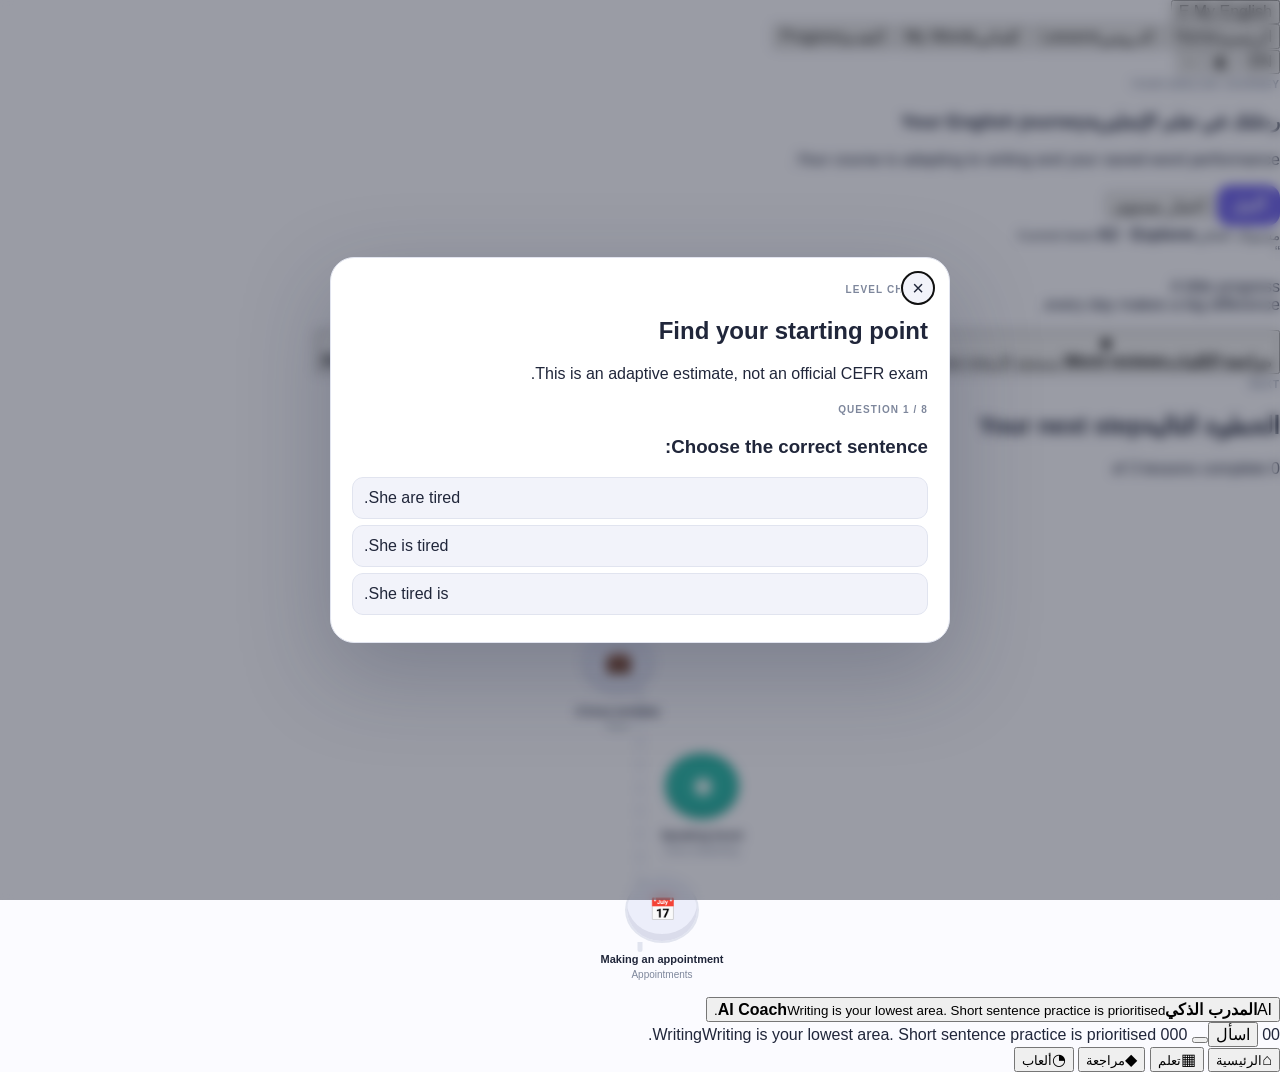
==== commit 8deace41: "Rebuild English Lab around clean reference layout" ====
--- a/english-lab/index.html
+++ b/english-lab/index.html
@@ -1,339 +1,258 @@
 <!doctype html>
-<html lang="en" dir="ltr">
+<html lang="ar" dir="rtl">
 <head>
   <meta charset="utf-8" />
   <meta name="viewport" content="width=device-width,initial-scale=1,viewport-fit=cover" />
-  <meta name="theme-color" content="#fbfbff" />
+  <meta name="theme-color" content="#fbf8f6" />
   <meta name="apple-mobile-web-app-capable" content="yes" />
   <meta name="apple-mobile-web-app-status-bar-style" content="default" />
-  <meta name="apple-mobile-web-app-title" content="English Lab" />
-  <title>English Lab</title>
+  <meta name="apple-mobile-web-app-title" content="My English" />
+  <title>My English</title>
   <link rel="manifest" href="manifest.webmanifest" />
   <link rel="icon" href="icon.svg" type="image/svg+xml" />
   <link rel="stylesheet" href="styles.css" />
 </head>
-<body>
+<body class="light">
   <div id="toast" class="toast hidden" role="status" aria-live="polite"></div>
 
-  <div class="desktop-shell">
-    <aside class="side-rail">
-      <button class="brand-lockup" data-nav="home">
-        <span class="logo-orb">E</span>
-        <span>English Lab</span>
-      </button>
-      <nav class="rail-nav">
-        <button class="rail-item active" data-nav="home"><span>⌂</span><b>Learn</b></button>
-        <button class="rail-item" data-nav="review"><span>◆</span><b>My Words</b><i id="reviewBadgeDesktop" class="mini-badge hidden">0</i></button>
-        <button class="rail-item" data-nav="games"><span>✦</span><b>Practice</b></button>
-        <button class="rail-item" data-nav="progress"><span>◔</span><b>Progress</b></button>
-        <button class="rail-item" data-nav="learn"><span>▦</span><b>Levels</b></button>
-      </nav>
-      <div class="rail-footer">
-        <button id="langBtn" class="rail-utility">العربية / EN</button>
-        <button id="themeBtn" class="rail-utility">Appearance</button>
-      </div>
-    </aside>
-
-    <main class="app-shell">
-      <section id="view-home" class="view active">
-        <div class="mobile-topline">
-          <button class="mobile-brand" data-nav="home"><span class="logo-orb">E</span><b>English Lab</b></button>
-          <div class="top-stats">
-            <span>🔥 <b id="streakValue">0</b></span>
-            <span>⚡ <b id="xpValue">0</b></span>
-          </div>
-        </div>
-
-        <section class="unit-banner">
+  <header class="site-header">
+    <button class="brand-mini" data-nav="home" aria-label="Home">
+      <span class="brand-dot">E</span>
+      <span>My English</span>
+    </button>
+
+    <nav class="top-nav">
+      <button data-nav="home" class="top-link active"><span class="ar-label">الرئيسية</span><span class="en-label">Home</span></button>
+      <button data-nav="learn" class="top-link"><span class="ar-label">الدروس</span><span class="en-label">Lessons</span></button>
+      <button data-nav="review" class="top-link"><span class="ar-label">كلماتي</span><span class="en-label">My Words</span></button>
+      <button data-nav="progress" class="top-link"><span class="ar-label">التقدم</span><span class="en-label">Progress</span></button>
+    </nav>
+
+    <div class="header-actions">
+      <button id="langBtn" class="header-icon">EN</button>
+      <button id="themeBtn" class="header-icon">◐</button>
+      <button id="profileBtn" class="profile-icon" title="Profile">⌁</button>
+    </div>
+  </header>
+
+  <main class="page-shell">
+    <section id="view-home" class="view active">
+      <section class="hero-home">
+        <div class="hero-copy">
+          <span class="eyebrow">YOUR ENGLISH JOURNEY</span>
+          <h1><span class="ar-label">رحلتك في تعلم الإنجليزية</span><span class="en-label">Your English journey</span></h1>
+          <p id="coachSummary">بطريقتك، وبوتيرتك الخاصة.</p>
+          <div class="hero-actions">
+            <button id="continueBtn" class="primary-btn"><span class="ar-label">ابدأ التعلم الآن</span><span class="en-label">Start learning</span> <b>←</b></button>
+            <button id="retakePlacementBtn" class="ghost-btn"><span class="ar-label">اختبار المستوى</span><span class="en-label">Level check</span></button>
+          </div>
+        </div>
+
+        <div class="hero-corner">
+          <div class="level-chip">
+            <small><span class="ar-label">مستواك الحالي</span><span class="en-label">Current level</span></small>
+            <strong id="homeLevelText">A2 · Explorer</strong>
+          </div>
+          <div class="quote-card">
+            <span>“</span>
+            <p>A little progress<br/>every day makes a big difference.</p>
+          </div>
+        </div>
+      </section>
+
+      <section class="home-strip">
+        <button class="home-mini-card" data-nav="review">
+          <span class="mini-icon">◆</span>
+          <div><strong><span class="ar-label">مراجعة الكلمات</span><span class="en-label">Word review</span></strong><small><b id="dueValue">0</b> <span class="ar-label">مستحقة الآن</span><span class="en-label">due now</span></small></div>
+        </button>
+        <button class="home-mini-card" id="quickSpeakingBtn">
+          <span class="mini-icon">◉</span>
+          <div><strong><span class="ar-label">التحدث</span><span class="en-label">Speaking</span></strong><small><span class="ar-label">تدريب شادووينق</span><span class="en-label">Human shadowing</span></small></div>
+        </button>
+        <button class="home-mini-card" data-nav="progress">
+          <span class="mini-icon">◔</span>
+          <div><strong><span class="ar-label">تحليل التقدم</span><span class="en-label">Progress analysis</span></strong><small id="aiWeakSkillMobile">Listening</small></div>
+        </button>
+      </section>
+
+      <section class="home-next">
+        <div class="section-title-row">
           <div>
-            <span class="unit-kicker">ADAPTIVE COURSE</span>
-            <h1 id="homeLevelText">A2 · Explorer</h1>
-            <p id="coachSummary">Your course adapts as you practise.</p>
-          </div>
-          <button id="retakePlacementBtn" class="banner-action">Level check</button>
-        </section>
-
-        <section class="path-card">
-          <div class="path-heading">
-            <div>
-              <span class="eyebrow">YOUR PATH</span>
-              <h2>Keep moving forward</h2>
-            </div>
-            <div class="path-progress">
-              <span id="courseProgressText">0 of 3 lessons</span>
-              <div class="path-meter"><i id="courseProgressBar" style="width:0%"></i></div>
-            </div>
-          </div>
-
-          <div id="learningPath" class="learning-path"></div>
-
-          <div class="continue-wrap">
-            <button id="continueBtn" class="start-pill">START NEXT LESSON</button>
-          </div>
-        </section>
-
-        <section class="mobile-insights">
-          <div class="insight-card ai-card">
-            <div class="insight-icon">AI</div>
-            <div><span>Today’s focus</span><strong id="aiWeakSkillMobile">Listening</strong><small id="coachTip">Your plan changes from your mistakes and review history.</small></div>
-            <button id="openCoachBtnMobile" class="round-action">›</button>
-          </div>
-          <div class="quick-row">
-            <button class="quick-tile" data-nav="review"><span>◆</span><b>My Words</b><small><strong id="dueValue">0</strong> due</small></button>
-            <button class="quick-tile" id="quickSpeakingBtn"><span>◉</span><b>Speaking</b><small>Shadowing</small></button>
-            <button class="quick-tile" data-nav="progress"><span>◔</span><b>Progress</b><small>Your skills</small></button>
-          </div>
-        </section>
-      </section>
-
-      <section id="view-learn" class="view">
-        <div class="page-title">
-          <span class="eyebrow">ALL LEVELS</span>
-          <h1>Choose your course</h1>
-          <p>Move from A1 to C2 through short lessons and adaptive review.</p>
-        </div>
-        <div id="levelTabs" class="level-tabs"></div>
-        <div id="unitGrid" class="unit-grid"></div>
-      </section>
-
-      <section id="view-review" class="view">
-        <div class="page-title">
-          <span class="eyebrow">MY WORDS</span>
-          <h1>Your personal vocabulary</h1>
-          <p>Every word you save comes back here for listening, practice and spaced review.</p>
-        </div>
-        <div class="review-toolbar">
-          <div class="filter-chips">
-            <button class="chip active" data-review-filter="due">Due now</button>
-            <button class="chip" data-review-filter="all">All saved</button>
-            <button class="chip" data-review-filter="hard">Weak words</button>
-          </div>
-          <div class="review-tools">
-            <button id="exportBtn" class="text-btn">Export</button>
-            <label class="text-btn file-label">Import<input id="importInput" type="file" accept="application/json" hidden></label>
-          </div>
-        </div>
-        <div id="reviewList" class="review-list"></div>
-      </section>
-
-      <section id="view-games" class="view">
-        <div class="page-title">
-          <span class="eyebrow">PRACTICE HUB</span>
-          <h1>Train what is weak</h1>
-          <p>Practice rounds are built from your saved and difficult vocabulary.</p>
-        </div>
-        <div id="gameCards" class="game-grid"></div>
-        <section id="gameStage" class="challenge-card hidden"></section>
-      </section>
-
-      <section id="view-progress" class="view">
-        <div class="page-title">
-          <span class="eyebrow">AI ANALYSIS</span>
-          <h1>Your learning profile</h1>
-          <p>The analysis updates from your quiz results, speaking attempts, word taps and review performance.</p>
-        </div>
-
-        <section class="analysis-hero">
-          <div class="analysis-level">
-            <span>Current estimate</span>
-            <strong id="progressLevel">A2</strong>
-            <small id="levelReason">Based on recent activity.</small>
-          </div>
-          <div class="analysis-focus">
-            <span class="focus-dot">AI</span>
-            <div><small>Focus next</small><strong id="aiWeakSkill">Listening</strong><p id="aiReason">More practice will be recommended here.</p></div>
-          </div>
-        </section>
-
-        <section class="progress-panel">
-          <div class="panel-title"><h3>Skills</h3><span id="aiConfidence">Adaptive estimate</span></div>
-          <div id="progressSkills"></div>
-        </section>
-
-        <section class="progress-grid">
-          <div class="progress-panel"><div class="panel-title"><h3>Weak words</h3><span>From your activity</span></div><div id="weakWordsPanel" class="weak-word-list"></div></div>
-          <div class="progress-panel"><div class="panel-title"><h3>Activity</h3><span>All time</span></div><div id="activityStats" class="stat-list"></div></div>
-        </section>
-
-        <section class="progress-panel"><div class="panel-title"><h3>CEFR journey</h3><span>A1 → C2</span></div><div id="levelJourney" class="journey"></div></section>
-      </section>
-
-      <section id="view-lesson" class="view lesson-view">
-        <header class="lesson-header">
-          <button class="lesson-close" data-nav="home">×</button>
-          <div class="lesson-progress-track"><i id="lessonOverallProgress" style="width:14%"></i></div>
-          <span id="lessonStepCount">1 / 7</span>
-        </header>
-
-        <div class="lesson-title-row">
-          <div>
-            <span id="lessonLevelBadge" class="lesson-level">A2</span>
-            <span id="lessonStepName" class="eyebrow">LISTEN</span>
-            <h1 id="lessonStageTitle">Listen first</h1>
-            <p id="lessonStageSubtitle">Start with a real human recording.</p>
-          </div>
-          <strong id="lessonTitle" class="lesson-topic">Lesson</strong>
-        </div>
-
-        <section class="lesson-section active-step" id="step-listen">
-          <div class="lesson-scene" id="lessonVisual"><div class="scene-caption" id="lessonSubtitle"></div></div>
-          <div class="challenge-card">
-            <div class="challenge-head">
-              <div><span class="human-badge">REAL HUMAN AUDIO</span><h3>Choose a speaker</h3></div>
-              <button id="findHumanAudioBtn" class="secondary-btn">Find voices</button>
-            </div>
-            <div id="audioAccentTabs" class="accent-tabs">
-              <button class="chip active" data-accent-filter="all">All</button>
-              <button class="chip" data-accent-filter="US">US</button>
-              <button class="chip" data-accent-filter="UK">UK</button>
-              <button class="chip" data-accent-filter="Other">Other</button>
-            </div>
-            <div id="humanAudioList" class="audio-list"><div class="empty-state small">Searching for a real human recording…</div></div>
-            <div class="audio-controls-row">
-              <label>Repeat <select id="humanRepeat"><option>1</option><option>3</option><option>5</option><option>10</option></select></label>
-              <label>Speed <select id="humanSpeed"><option value="0.7">0.7×</option><option value="0.85">0.85×</option><option value="1" selected>1×</option><option value="1.15">1.15×</option></select></label>
-            </div>
-          </div>
-        </section>
-
-        <section class="lesson-section" id="step-reading">
-          <div class="challenge-card">
-            <div class="reading-toolbar">
-              <button id="toggleTranslationBtn" class="small-btn">Show Arabic</button>
-              <button id="readingFocusBtn" class="small-btn">Focus</button>
-              <span id="readingTimer">00:00</span>
-            </div>
-            <div id="passageText" class="passage"></div>
-            <div id="passageArabic" class="arabic-translation hidden" dir="rtl"></div>
-            <div class="tap-hint">Tap any English word to hear it, save it, repeat it, or practise it later.</div>
-          </div>
-        </section>
-
-        <section class="lesson-section" id="step-shadow">
-          <div class="challenge-card">
-            <div id="shadowSentence" class="shadow-sentence"></div>
-            <div class="shadow-controls">
-              <button id="playShadowBtn" class="secondary-btn">▶ Human model</button>
-              <button id="recordShadowBtn" class="primary-btn">🎙 Record me</button>
-              <button id="stopShadowBtn" class="text-btn">Stop</button>
-            </div>
-            <div id="shadowResult" class="mini-result">Your result will appear here.</div>
-          </div>
-        </section>
-
-        <section class="lesson-section" id="step-vocab"><div id="vocabGrid" class="vocab-grid"></div></section>
-        <section class="lesson-section" id="step-grammar"><div class="practice-grid"><div id="grammarCard" class="challenge-card"></div><div id="sentenceBuilder" class="challenge-card"></div></div></section>
-        <section class="lesson-section" id="step-check"><div id="quizCard" class="challenge-card"></div></section>
-        <section class="lesson-section" id="step-speakwrite">
-          <div class="practice-grid">
-            <div class="challenge-card"><h3>Speak</h3><div id="speakingPrompts"></div><button id="practiceSpeakingBtn" class="primary-btn">🎙 Speak answer</button><div id="speakingResult" class="mini-result"></div></div>
-            <div class="challenge-card"><h3>Write</h3><p id="writingPrompt"></p><textarea id="writingInput" rows="7" placeholder="Write here..."></textarea><button id="checkWritingBtn" class="secondary-btn">Check writing</button><div id="writingFeedback" class="mini-result"></div></div>
-          </div>
-        </section>
-
-        <footer class="lesson-footer">
-          <button id="lessonPrevBtn" class="secondary-btn">Back</button>
-          <button id="lessonNextBtn" class="check-btn">CONTINUE</button>
-          <button id="completeLessonBtn" class="check-btn hidden">FINISH LESSON</button>
-        </footer>
-      </section>
-    </main>
-
-    <aside class="right-rail" id="rightRail">
-      <div class="right-stats">
-        <span>🔥 <b id="streakValueDesktop">0</b></span>
-        <span>⚡ <b id="xpValueDesktop">0</b></span>
-      </div>
-      <section class="side-card ai-focus-card">
-        <div class="side-card-head"><span class="focus-dot">AI</span><b>Today’s focus</b></div>
-        <strong id="aiWeakSkillDesktop">Listening</strong>
-        <p id="coachTipDesktop">Your adaptive plan updates from your study behaviour.</p>
-        <button id="openCoachBtn" class="side-card-action">Ask coach</button>
-      </section>
-      <section class="side-card">
-        <div class="side-card-head"><span>◆</span><b>My Words</b></div>
-        <strong><span id="dueValueDesktop">0</span> due now</strong>
-        <p>Saved vocabulary returns when it needs another review.</p>
-        <button class="side-card-action" data-nav="review">Review words</button>
-      </section>
-      <section class="side-card">
-        <div class="side-card-head"><span>◉</span><b>Speaking</b></div>
-        <strong>Human shadowing</strong>
-        <p>Copy real speakers and compare what your microphone recognises.</p>
-        <button class="side-card-action" id="quickSpeakingDesktop">Start practice</button>
-      </section>
-    </aside>
-  </div>
-
-  <nav class="bottom-nav">
-    <button class="nav-item active" data-nav="home"><span>⌂</span><small>Learn</small></button>
-    <button class="nav-item" data-nav="review"><span>◆</span><small>Words</small><i id="reviewBadge" class="mini-badge hidden">0</i></button>
-    <button class="nav-item" data-nav="games"><span>✦</span><small>Practice</small></button>
-    <button class="nav-item" data-nav="progress"><span>◔</span><small>Progress</small></button>
+            <span class="eyebrow">NEXT</span>
+            <h2><span class="ar-label">الخطوة التالية</span><span class="en-label">Your next step</span></h2>
+          </div>
+          <div class="tiny-progress">
+            <span id="courseProgressText">0 of 3 lessons</span>
+            <div class="progress-line"><i id="courseProgressBar" style="width:0%"></i></div>
+          </div>
+        </div>
+        <div id="learningPath" class="learning-path"></div>
+      </section>
+
+      <button id="openCoachBtnMobile" class="coach-fab"><span>AI</span><b><span class="ar-label">المدرب الذكي</span><span class="en-label">AI Coach</span></b><small id="coachTip">Your plan adapts to your weak skills.</small></button>
+
+      <div class="hidden-controls">
+        <span id="xpValue">0</span><span id="streakValue">0</span>
+        <button id="openCoachBtn"></button><button id="quickSpeakingDesktop"></button>
+        <span id="xpValueDesktop">0</span><span id="streakValueDesktop">0</span><span id="dueValueDesktop">0</span>
+        <span id="aiWeakSkillDesktop"></span><span id="coachTipDesktop"></span>
+      </div>
+    </section>
+
+    <section id="view-learn" class="view">
+      <div class="page-head">
+        <span class="eyebrow">LESSONS</span>
+        <h1><span class="ar-label">الدروس</span><span class="en-label">Lessons</span></h1>
+        <p><span class="ar-label">اختر وحدتك التالية</span><span class="en-label">Choose your next unit</span></p>
+      </div>
+      <div id="levelTabs" class="level-tabs"></div>
+      <div id="unitGrid" class="lesson-list"></div>
+    </section>
+
+    <section id="view-review" class="view">
+      <div class="page-head">
+        <span class="eyebrow">MY WORDS</span>
+        <h1><span class="ar-label">كلماتي</span><span class="en-label">My Words</span></h1>
+        <p><span class="ar-label">الكلمات التي حفظتها تعود لك في وقت المراجعة المناسب.</span><span class="en-label">Saved words return when it is time to review them.</span></p>
+      </div>
+      <div class="review-toolbar">
+        <div class="filter-chips">
+          <button class="chip active" data-review-filter="due"><span class="ar-label">اليوم</span><span class="en-label">Due now</span></button>
+          <button class="chip" data-review-filter="all"><span class="ar-label">الكل</span><span class="en-label">All</span></button>
+          <button class="chip" data-review-filter="hard"><span class="ar-label">الصعبة</span><span class="en-label">Weak</span></button>
+        </div>
+        <div class="review-tools"><button id="exportBtn" class="text-btn">Export</button><label class="text-btn">Import<input id="importInput" type="file" accept="application/json" hidden></label></div>
+      </div>
+      <div id="reviewList" class="review-list"></div>
+    </section>
+
+    <section id="view-games" class="view">
+      <div class="page-head">
+        <span class="eyebrow">PRACTICE</span>
+        <h1><span class="ar-label">التدريب</span><span class="en-label">Practice</span></h1>
+        <p><span class="ar-label">تمارين قصيرة مبنية على الكلمات التي تحتاجها.</span><span class="en-label">Short practice built from what you need.</span></p>
+      </div>
+      <div id="gameCards" class="game-grid"></div>
+      <section id="gameStage" class="card hidden"></section>
+    </section>
+
+    <section id="view-progress" class="view">
+      <div class="page-head">
+        <span class="eyebrow">PROGRESS</span>
+        <h1><span class="ar-label">تقدمك</span><span class="en-label">Your progress</span></h1>
+        <p><span class="ar-label">رحلتك في أرقام بسيطة وواضحة.</span><span class="en-label">Your journey in simple, clear numbers.</span></p>
+      </div>
+
+      <section class="progress-overview">
+        <div class="progress-ring-card">
+          <div class="ring-wrap"><div class="ring"><strong id="progressLevel">A2</strong></div></div>
+          <div><small><span class="ar-label">مستواك الحالي</span><span class="en-label">Current estimate</span></small><p id="levelReason">Based on your recent study.</p></div>
+        </div>
+        <div class="ai-progress-card">
+          <span class="ai-mark">AI</span>
+          <div><small><span class="ar-label">يحتاج تركيز أكثر</span><span class="en-label">Focus next</span></small><strong id="aiWeakSkill">Listening</strong><p id="aiReason">More practice will be recommended here.</p></div>
+        </div>
+      </section>
+
+      <section class="progress-card">
+        <div class="card-head"><h3><span class="ar-label">المهارات</span><span class="en-label">Skills</span></h3><span id="aiConfidence">Adaptive estimate</span></div>
+        <div id="progressSkills"></div>
+      </section>
+
+      <section class="progress-two">
+        <div class="progress-card"><div class="card-head"><h3><span class="ar-label">الكلمات الضعيفة</span><span class="en-label">Weak words</span></h3></div><div id="weakWordsPanel" class="weak-word-list"></div></div>
+        <div class="progress-card"><div class="card-head"><h3><span class="ar-label">النشاط</span><span class="en-label">Activity</span></h3></div><div id="activityStats" class="stat-list"></div></div>
+      </section>
+
+      <section class="progress-card"><div class="card-head"><h3>CEFR</h3></div><div id="levelJourney" class="journey"></div></section>
+    </section>
+
+    <section id="view-lesson" class="view lesson-view">
+      <header class="lesson-top">
+        <button class="lesson-close" data-nav="learn">←</button>
+        <div class="lesson-progress-track"><i id="lessonOverallProgress" style="width:14%"></i></div>
+        <span id="lessonStepCount">1/7</span>
+      </header>
+
+      <div class="lesson-heading">
+        <span id="lessonLevelBadge" class="lesson-level">A2</span>
+        <span id="lessonStepName" class="eyebrow">LISTEN</span>
+        <h1 id="lessonStageTitle">Listen and learn</h1>
+        <p id="lessonStageSubtitle">Listen to the phrase and repeat it.</p>
+        <strong id="lessonTitle" class="lesson-topic">Lesson</strong>
+      </div>
+
+      <section class="lesson-section active-step" id="step-listen">
+        <div class="lesson-photo" id="lessonVisual"><div id="lessonSubtitle" class="photo-caption"></div></div>
+        <div class="human-audio-card">
+          <div class="human-audio-head">
+            <div><span class="human-badge">REAL HUMAN AUDIO</span><h3><span class="ar-label">اختر المتحدث</span><span class="en-label">Choose a speaker</span></h3></div>
+            <button id="findHumanAudioBtn" class="ghost-btn"><span class="ar-label">تحديث الأصوات</span><span class="en-label">Find voices</span></button>
+          </div>
+          <div id="audioAccentTabs" class="accent-tabs">
+            <button class="chip active" data-accent-filter="all">All</button><button class="chip" data-accent-filter="US">US</button><button class="chip" data-accent-filter="UK">UK</button><button class="chip" data-accent-filter="Other">Other</button>
+          </div>
+          <div id="humanAudioList" class="audio-list"><div class="empty-state small">Searching for a real human recording…</div></div>
+          <div class="audio-controls-row">
+            <label>Repeat <select id="humanRepeat"><option>1</option><option>3</option><option>5</option><option>10</option></select></label>
+            <label>Speed <select id="humanSpeed"><option value="0.7">0.7×</option><option value="0.85">0.85×</option><option value="1" selected>1×</option><option value="1.15">1.15×</option></select></label>
+          </div>
+        </div>
+      </section>
+
+      <section class="lesson-section" id="step-reading">
+        <div class="lesson-card">
+          <div class="reading-toolbar"><button id="toggleTranslationBtn" class="small-btn">العربية</button><button id="readingFocusBtn" class="small-btn">Focus</button><span id="readingTimer">00:00</span></div>
+          <div id="passageText" class="passage"></div>
+          <div id="passageArabic" class="arabic-translation hidden" dir="rtl"></div>
+          <p class="tap-hint"><span class="ar-label">اضغط أي كلمة لسماعها وحفظها وتكرارها.</span><span class="en-label">Tap any word to hear, save and repeat it.</span></p>
+        </div>
+      </section>
+
+      <section class="lesson-section" id="step-shadow">
+        <div class="lesson-card">
+          <div id="shadowSentence" class="shadow-sentence"></div>
+          <div class="shadow-controls"><button id="playShadowBtn" class="ghost-btn">▶ Human</button><button id="recordShadowBtn" class="primary-btn">🎙 Record</button><button id="stopShadowBtn" class="text-btn">Stop</button></div>
+          <div id="shadowResult" class="mini-result">Your result will appear here.</div>
+        </div>
+      </section>
+
+      <section class="lesson-section" id="step-vocab"><div id="vocabGrid" class="vocab-grid"></div></section>
+      <section class="lesson-section" id="step-grammar"><div class="two-col"><div id="grammarCard" class="lesson-card"></div><div id="sentenceBuilder" class="lesson-card"></div></div></section>
+      <section class="lesson-section" id="step-check"><div id="quizCard" class="lesson-card"></div></section>
+      <section class="lesson-section" id="step-speakwrite"><div class="two-col"><div class="lesson-card"><h3>Speaking</h3><div id="speakingPrompts"></div><button id="practiceSpeakingBtn" class="primary-btn">🎙 Speak</button><div id="speakingResult" class="mini-result"></div></div><div class="lesson-card"><h3>Writing</h3><p id="writingPrompt"></p><textarea id="writingInput" rows="6" placeholder="Write here..."></textarea><button id="checkWritingBtn" class="ghost-btn">Check</button><div id="writingFeedback" class="mini-result"></div></div></div></section>
+
+      <footer class="lesson-footer"><button id="lessonPrevBtn" class="ghost-btn">Back</button><button id="lessonNextBtn" class="primary-btn">Next ←</button><button id="completeLessonBtn" class="primary-btn hidden">Finish ✓</button></footer>
+    </section>
+  </main>
+
+  <nav class="mobile-nav">
+    <button class="nav-item active" data-nav="home"><span>⌂</span><small><span class="ar-label">الرئيسية</span><span class="en-label">Home</span></small></button>
+    <button class="nav-item" data-nav="learn"><span>▦</span><small><span class="ar-label">الدروس</span><span class="en-label">Lessons</span></small></button>
+    <button class="nav-item" data-nav="review"><span>◆</span><small><span class="ar-label">كلماتي</span><span class="en-label">Words</span></small><i id="reviewBadge" class="mini-badge hidden">0</i></button>
+    <button class="nav-item" data-nav="progress"><span>◔</span><small><span class="ar-label">التقدم</span><span class="en-label">Progress</span></small></button>
   </nav>
+  <i id="reviewBadgeDesktop" class="hidden">0</i>
 
   <dialog id="wordDialog" class="word-sheet">
-    <div class="sheet-handle"></div>
     <button class="dialog-close" data-close-dialog="wordDialog">×</button>
-    <header class="word-sheet-head">
-      <div>
-        <span id="wordType" class="eyebrow">WORD</span>
-        <h2 id="wordTitle">word</h2>
-        <p id="wordIpa"></p>
-      </div>
-      <button id="wordKnowBtn" class="mastered-btn">I know this</button>
-    </header>
-
+    <header class="word-sheet-head"><div><span id="wordType" class="eyebrow">WORD</span><h2 id="wordTitle">word</h2><p id="wordIpa"></p></div><button id="wordKnowBtn" class="ghost-btn">I know this</button></header>
     <div id="wordMeaning" class="meaning-card" dir="rtl">...</div>
     <div id="wordExample" class="example-card"></div>
-
     <section class="word-audio-section">
-      <div class="word-section-head">
-        <div><span class="human-badge">REAL HUMAN AUDIO</span><h3>Listen again</h3></div>
-        <button id="wordAudioRefresh" class="small-btn">Refresh</button>
-      </div>
-      <div id="wordAccentTabs" class="accent-tabs">
-        <button class="chip active" data-word-accent="all">All</button>
-        <button class="chip" data-word-accent="US">US</button>
-        <button class="chip" data-word-accent="UK">UK</button>
-        <button class="chip" data-word-accent="Other">Other</button>
-      </div>
-      <div class="word-audio-controls">
-        <label>Repeat <select id="wordRepeat"><option>1</option><option>3</option><option>5</option><option>10</option></select></label>
-        <label>Speed <select id="wordSpeed"><option value="0.7">0.7×</option><option value="0.85">0.85×</option><option value="1" selected>1×</option><option value="1.15">1.15×</option></select></label>
-      </div>
+      <div class="human-audio-head"><div><span class="human-badge">REAL HUMAN AUDIO</span><h3><span class="ar-label">اسمع الكلمة</span><span class="en-label">Hear the word</span></h3></div><button id="wordAudioRefresh" class="small-btn">Refresh</button></div>
+      <div id="wordAccentTabs" class="accent-tabs"><button class="chip active" data-word-accent="all">All</button><button class="chip" data-word-accent="US">US</button><button class="chip" data-word-accent="UK">UK</button><button class="chip" data-word-accent="Other">Other</button></div>
+      <div class="audio-controls-row"><label>Repeat <select id="wordRepeat"><option>1</option><option>3</option><option>5</option><option>10</option></select></label><label>Speed <select id="wordSpeed"><option value="0.7">0.7×</option><option value="0.85">0.85×</option><option value="1" selected>1×</option><option value="1.15">1.15×</option></select></label></div>
       <div id="wordAudioList" class="audio-list"></div>
     </section>
-
-    <div class="word-main-actions">
-      <button id="addReviewBtn" class="primary-btn">◆ Save to My Words</button>
-      <button id="openReminderBtn" class="secondary-btn">⏰ Remind me</button>
-      <button id="wordPracticeBtn" class="secondary-btn">✦ Practise this word</button>
-    </div>
-
-    <div id="reminderOptions" class="reminder-options hidden">
-      <button data-reminder="10m">10 min</button><button data-reminder="1h">1 hour</button><button data-reminder="1d">Tomorrow</button><button data-reminder="3d">3 days</button><button data-reminder="7d">1 week</button><button id="calendarReminderBtn">Calendar</button>
-    </div>
-
-    <section id="wordPracticeBox" class="word-practice-box hidden">
-      <h3>Use “<span id="wordPracticeLabel"></span>” in a sentence</h3>
-      <input id="wordPracticeInput" placeholder="Write your sentence here..." />
-      <button id="wordPracticeCheck" class="check-btn">CHECK</button>
-      <div id="wordPracticeFeedback" class="mini-result hidden"></div>
-    </section>
+    <div class="word-actions"><button id="addReviewBtn" class="primary-btn">◆ Save</button><button id="openReminderBtn" class="ghost-btn">⏰ Reminder</button><button id="wordPracticeBtn" class="ghost-btn">✦ Practice</button></div>
+    <div id="reminderOptions" class="reminder-options hidden"><button data-reminder="10m">10 min</button><button data-reminder="1h">1 hour</button><button data-reminder="1d">Tomorrow</button><button data-reminder="3d">3 days</button><button data-reminder="7d">1 week</button><button id="calendarReminderBtn">Calendar</button></div>
+    <section id="wordPracticeBox" class="word-practice-box hidden"><h3>Use “<span id="wordPracticeLabel"></span>” in a sentence</h3><input id="wordPracticeInput" placeholder="Write your sentence here..." /><button id="wordPracticeCheck" class="primary-btn">Check</button><div id="wordPracticeFeedback" class="mini-result hidden"></div></section>
   </dialog>
 
-  <dialog id="coachDialog" class="coach-dialog">
-    <button class="dialog-close" data-close-dialog="coachDialog">×</button>
-    <div class="coach-head"><span class="focus-dot">AI</span><div><strong>Adaptive Coach</strong><small id="coachDialogMode">Local adaptive analysis</small></div></div>
-    <div id="coachMessages" class="coach-messages"><div class="coach-bubble bot">I use your current level, weak skills and saved words to suggest what to practise next.</div></div>
-    <div class="coach-input-row"><input id="coachInput" placeholder="Ask about your English..."/><button id="coachSendBtn" class="primary-btn">Send</button></div>
-  </dialog>
-
-  <dialog id="placementDialog" class="coach-dialog">
-    <button class="dialog-close" data-close-dialog="placementDialog">×</button>
-    <span class="eyebrow">LEVEL CHECK</span><h2>Find your starting point</h2><p>This is an adaptive estimate, not an official CEFR exam.</p><div id="placementStage"></div>
-  </dialog>
+  <dialog id="coachDialog" class="coach-dialog"><button class="dialog-close" data-close-dialog="coachDialog">×</button><div class="coach-head"><span class="ai-mark">AI</span><div><strong>Adaptive Coach</strong><small id="coachDialogMode">Local adaptive analysis</small></div></div><div id="coachMessages" class="coach-messages"><div class="coach-bubble bot">I use your current level, weak skills and saved words to suggest what to practise next.</div></div><div class="coach-input-row"><input id="coachInput" placeholder="Ask about your English..."/><button id="coachSendBtn" class="primary-btn">Send</button></div></dialog>
+
+  <dialog id="placementDialog" class="coach-dialog"><button class="dialog-close" data-close-dialog="placementDialog">×</button><span class="eyebrow">LEVEL CHECK</span><h2>Find your starting point</h2><p>This is an adaptive estimate, not an official CEFR exam.</p><div id="placementStage"></div></dialog>
 
   <script src="data-base.js"></script><script src="units-a.js"></script><script src="units-b.js"></script><script src="units-c.js"></script><script src="data-state.js"></script>
   <script src="core-a.js"></script><script src="core-b.js"></script><script src="study-a.js"></script><script src="study-b.js"></script><script src="main-a.js"></script><script src="main-b.js"></script>
--- a/english-lab/styles.css
+++ b/english-lab/styles.css
@@ -1,36 +1,205 @@
 :root{
-  --bg:#f7f8fc;--surface:#fff;--soft:#f0f2f8;--text:#192033;--muted:#7a8498;--line:#e3e7ef;
-  --brand:#5968df;--brand-soft:#eef0ff;--green:#2f8d6b;--green-soft:#eaf7f2;--danger:#c75a68;
-  --shadow:0 10px 30px rgba(31,45,78,.08);--radius:22px;--nav-h:70px
-}
-body:not(.light){--bg:#11151d;--surface:#171d28;--soft:#1f2633;--text:#f7f8fc;--muted:#a7b0c2;--line:#2b3444;--brand:#8792ff;--brand-soft:#222a48;--green-soft:#17372c;--shadow:0 10px 30px rgba(0,0,0,.22)}
-*{box-sizing:border-box}html{scroll-behavior:smooth}body{margin:0;background:var(--bg);color:var(--text);font-family:-apple-system,BlinkMacSystemFont,"SF Pro Text","Segoe UI",Arial,sans-serif;-webkit-font-smoothing:antialiased}
-button,input,textarea,select{font:inherit}button{cursor:pointer}.hidden{display:none!important}
-.topbar{position:sticky;top:0;z-index:40;height:64px;padding:0 max(18px,env(safe-area-inset-left));display:flex;align-items:center;justify-content:space-between;background:color-mix(in srgb,var(--bg) 90%,transparent);backdrop-filter:blur(18px);border-bottom:1px solid color-mix(in srgb,var(--line) 80%,transparent)}
-.brand{display:flex;align-items:center;gap:10px;background:none;border:0;color:var(--text);padding:0}.brand-mark{width:34px;height:34px;border-radius:11px;display:grid;place-items:center;background:var(--brand);color:#fff;font-weight:850}.brand-copy{display:flex;flex-direction:column;align-items:flex-start}.brand-copy strong{font-size:15px}.brand-copy small{font-size:10px;color:var(--muted);margin-top:2px}.top-actions{display:flex;gap:8px}.icon-btn{width:37px;height:37px;border-radius:12px;border:1px solid var(--line);background:var(--surface);color:var(--text)}
-.app-shell{width:min(980px,100%);margin:0 auto;padding:26px 18px calc(var(--nav-h) + 34px)}.view{display:none}.view.active{display:block}
-.eyebrow{font-size:10px;font-weight:850;letter-spacing:.12em;color:var(--muted)}h1,h2,h3,p{margin-top:0}h1{font-size:clamp(30px,5vw,44px);letter-spacing:-.035em;line-height:1.06;margin:8px 0 10px}h2{font-size:24px;letter-spacing:-.02em}h3{font-size:17px}p{line-height:1.6}
-.primary-btn,.secondary-btn,.ghost-btn,.text-btn,.small-btn,.chip,.back-btn{border:0;border-radius:13px;transition:.15s ease}.primary-btn{background:var(--brand);color:#fff;padding:12px 17px;font-weight:760}.secondary-btn{background:var(--surface);color:var(--text);border:1px solid var(--line);padding:11px 15px;font-weight:700}.ghost-btn{background:var(--soft);color:var(--text);padding:10px 13px;font-weight:700}.text-btn{background:transparent;color:var(--brand);padding:8px 4px;font-weight:700}.small-btn,.chip{background:var(--soft);color:var(--text);border:1px solid var(--line);padding:8px 11px}.chip.active{background:var(--text);color:var(--surface);border-color:var(--text)}
-.home-head{display:flex;align-items:flex-start;justify-content:space-between;gap:20px;margin:6px 0 20px}.home-head p{color:var(--muted);margin:0}.home-metrics{display:flex;gap:8px}.home-metrics span{padding:9px 11px;border:1px solid var(--line);background:var(--surface);border-radius:999px;font-size:11px;color:var(--muted)}.home-metrics b{color:var(--text)}
-.course-card{background:var(--surface);border:1px solid var(--line);border-radius:28px;box-shadow:var(--shadow);overflow:hidden}.course-card-top{display:flex;justify-content:space-between;gap:18px;padding:24px 24px 8px}.course-card-top h2{font-size:29px;margin:6px 0 6px}.course-card-top p{color:var(--muted);margin:0}.course-label{font-size:9px;font-weight:850;letter-spacing:.12em;color:var(--brand)}
-.learning-path{padding:24px 28px 16px;display:flex;flex-direction:column;align-items:center;gap:8px;position:relative}.learning-path:before{content:"";position:absolute;top:36px;bottom:38px;width:3px;background:var(--line);left:50%;transform:translateX(-50%)}.path-node{position:relative;z-index:1;width:min(430px,100%);display:grid;grid-template-columns:52px 1fr;gap:14px;align-items:center}.path-node:nth-child(even){transform:translateX(42px)}.path-node:nth-child(odd){transform:translateX(-42px)}.path-bubble{width:52px;height:52px;border-radius:50%;display:grid;place-items:center;background:var(--soft);border:2px solid var(--line);font-weight:850}.path-node.done .path-bubble{background:var(--green-soft);border-color:var(--green);color:var(--green)}.path-node.current .path-bubble{background:var(--brand);border-color:var(--brand);color:#fff;box-shadow:0 0 0 7px var(--brand-soft)}.path-copy{background:var(--surface);border:1px solid var(--line);border-radius:16px;padding:11px 13px}.path-copy strong{display:block;font-size:13px}.path-copy small{display:block;color:var(--muted);font-size:10px;margin-top:3px}.path-node.current .path-copy{border-color:color-mix(in srgb,var(--brand) 40%,var(--line))}
-.course-card-footer{display:flex;align-items:center;justify-content:space-between;gap:18px;padding:18px 24px 22px;border-top:1px solid var(--line)}.course-progress{flex:1}.course-progress span{font-size:10px;color:var(--muted)}.progress-line{height:6px;border-radius:999px;background:var(--soft);overflow:hidden;margin-top:7px}.progress-line i{display:block;height:100%;background:var(--brand);border-radius:inherit}
-.quick-grid{display:grid;grid-template-columns:repeat(3,1fr);gap:10px;margin-top:16px}.quick-card{display:grid;grid-template-columns:auto 1fr auto;gap:12px;align-items:center;text-align:left;padding:14px;border-radius:18px;background:var(--surface);border:1px solid var(--line);color:var(--text)}.quick-icon{width:38px;height:38px;border-radius:12px;background:var(--soft);display:grid;place-items:center;font-size:18px}.quick-card strong{display:block;font-size:13px}.quick-card small{display:block;font-size:10px;color:var(--muted);margin-top:3px}
-.coach-note{margin-top:16px;display:grid;grid-template-columns:auto 1fr auto;gap:12px;align-items:center;padding:14px 16px;border-radius:18px;background:var(--surface);border:1px solid var(--line)}.coach-dot{width:36px;height:36px;border-radius:12px;background:var(--brand-soft);color:var(--brand);display:grid;place-items:center;font-size:10px;font-weight:900}.coach-note strong{font-size:13px}.coach-note p{font-size:10px;color:var(--muted);margin:3px 0 0}
-.page-head{max-width:640px;margin-bottom:20px}.page-head h1{margin-bottom:6px}.page-head p{color:var(--muted);margin:0}.level-tabs{display:flex;gap:7px;overflow:auto;margin-bottom:12px;padding-bottom:2px}.level-tabs::-webkit-scrollbar{display:none}
-.unit-grid{display:grid;grid-template-columns:repeat(3,1fr);gap:12px}.unit-card{background:var(--surface);border:1px solid var(--line);border-radius:20px;overflow:hidden;display:flex;flex-direction:column}.unit-art{height:100px;position:relative;background:linear-gradient(145deg,var(--brand-soft),var(--soft))}.unit-art .emoji{position:absolute;right:16px;bottom:9px;font-size:38px}.unit-level{position:absolute;left:12px;top:12px;padding:5px 8px;border-radius:999px;background:var(--surface);border:1px solid var(--line);font-size:9px;color:var(--muted);font-weight:800}.unit-body{padding:15px;display:flex;flex-direction:column;gap:6px;flex:1}.unit-body>strong{font-size:16px}.unit-body p{font-size:12px;color:var(--muted);margin:0}.unit-meta{display:flex;gap:5px;flex-wrap:wrap}.unit-meta span{font-size:9px;padding:5px 6px;border-radius:999px;background:var(--soft);color:var(--muted)}.unit-body button{margin-top:auto}
-.panel{background:var(--surface);border:1px solid var(--line);border-radius:20px;padding:19px}.review-toolbar{display:flex;justify-content:space-between;align-items:center;gap:12px;flex-wrap:wrap;margin-bottom:13px}.filter-chips,.review-tools{display:flex;gap:7px}.review-list{display:grid;gap:9px}.review-item{display:grid;grid-template-columns:1fr auto;gap:10px;align-items:center;background:var(--surface);border:1px solid var(--line);border-radius:17px;padding:14px}.review-main p{margin:4px 0 0;color:var(--muted)}.review-actions{display:flex;gap:5px;flex-wrap:wrap}.due-pill{font-size:9px;padding:4px 6px;border-radius:999px;background:#fff3dc;color:#a56813}
-.game-grid{display:grid;grid-template-columns:repeat(4,1fr);gap:10px}.game-card{background:var(--surface);border:1px solid var(--line);border-radius:18px;padding:16px}.game-icon{font-size:24px;margin-bottom:12px}.game-card p{font-size:11px;color:var(--muted);min-height:54px}.game-card button{width:100%}
-.progress-hero{display:grid;grid-template-columns:1fr auto;gap:20px;align-items:end;background:var(--surface);border:1px solid var(--line);border-radius:22px;padding:22px;margin-bottom:12px}.big-level{font-size:60px;font-weight:900;color:var(--brand);letter-spacing:-.06em}.progress-hero p{color:var(--muted);margin-bottom:0}.stat-list{display:grid;grid-template-columns:repeat(3,1fr);gap:7px}.stat-list div{min-width:78px;padding:10px;background:var(--soft);border-radius:13px}.stat-list strong{display:block;font-size:18px}.stat-list span{font-size:9px;color:var(--muted)}.journey{display:flex;gap:7px;overflow:auto}.journey-step{min-width:110px;padding:12px;border-radius:14px;background:var(--soft);border:1px solid var(--line)}.journey-step.current{border-color:var(--brand)}
-.lesson-view{max-width:760px;margin:0 auto}.lesson-shell{min-height:calc(100vh - 100px)}.lesson-header{display:grid;grid-template-columns:1fr auto 1fr;align-items:center;margin-bottom:10px}.lesson-header-center{display:flex;align-items:center;gap:8px;justify-content:center}.lesson-header-center strong{font-size:13px}.lesson-level{padding:5px 7px;border-radius:999px;background:var(--brand-soft);color:var(--brand);font-size:9px;font-weight:850}.lesson-step-count{justify-self:end;color:var(--muted);font-size:10px}.back-btn{background:none;color:var(--muted);padding:8px 0;text-align:left}.lesson-progress-track{height:5px;background:var(--line);border-radius:999px;overflow:hidden;margin-bottom:26px}.lesson-progress-track i{display:block;height:100%;background:var(--brand);border-radius:inherit;transition:width .2s}.lesson-stage-head{margin-bottom:18px}.lesson-stage-head h1{font-size:34px;margin:5px 0 6px}.lesson-stage-head p{color:var(--muted);margin:0}.lesson-section{display:none}.lesson-section.active-step{display:block}.lesson-media{height:190px;border-radius:20px;background:linear-gradient(145deg,#2d3858,#4b5d8a);background-size:cover;background-position:center;position:relative;overflow:hidden;margin-bottom:12px}.lesson-media:after{content:"";position:absolute;inset:0;background:linear-gradient(0deg,rgba(15,22,39,.65),transparent)}.lesson-media-overlay{position:absolute;left:16px;right:16px;bottom:13px;z-index:1;color:#fff}.lesson-media-overlay p{margin:0;font-size:12px}
-.audio-panel-top{display:flex;justify-content:space-between;gap:16px}.audio-panel-top h3{margin:6px 0}.support-text{font-size:11px;color:var(--muted);margin:0}.human-badge{display:inline-block;padding:5px 7px;border-radius:999px;background:var(--green-soft);color:var(--green);font-size:8px;font-weight:900;letter-spacing:.08em}.accent-tabs{display:flex;gap:6px;margin:16px 0 10px}.audio-list{display:grid;gap:7px}.audio-item{display:grid;grid-template-columns:auto 1fr auto;gap:10px;align-items:center;padding:11px;border-radius:14px;background:var(--soft);border:1px solid var(--line)}.audio-play{width:36px;height:36px;border-radius:50%;border:0;background:var(--text);color:var(--surface)}.audio-item strong{font-size:12px}.audio-item small{display:block;color:var(--muted);font-size:9px;margin-top:3px}.audio-source{font-size:8px;padding:4px 6px;border-radius:999px;background:var(--green-soft);color:var(--green)}.audio-controls-row{display:flex;gap:10px;flex-wrap:wrap;margin-top:12px}.audio-controls-row label{font-size:10px;color:var(--muted);display:flex;align-items:center;gap:6px}.audio-controls-row select{border:1px solid var(--line);background:var(--surface);color:var(--text);padding:6px 8px;border-radius:9px}
-.reading-toolbar{display:flex;gap:6px;align-items:center;margin-bottom:14px}.reading-toolbar span{margin-left:auto;color:var(--muted);font-size:10px}.passage{font-family:Georgia,"Times New Roman",serif;font-size:clamp(20px,3vw,25px);line-height:1.9}.word-token{cursor:pointer;padding:1px 2px;border-radius:5px}.word-token:hover,.word-token:focus{background:var(--brand-soft);color:var(--brand);outline:none}.arabic-translation{margin-top:15px;padding:14px;border-radius:14px;background:var(--soft);line-height:1.8}
-.shadow-sentence{padding:16px;border-radius:15px;background:var(--soft);font-size:21px;font-weight:700;line-height:1.55}.shadow-controls{display:flex;gap:7px;flex-wrap:wrap;margin-top:12px}.shadow-result,.mini-result{margin-top:10px;padding:11px;border-radius:13px;background:var(--soft);line-height:1.55}.token-ok{color:var(--green)}.token-miss{color:var(--danger);text-decoration:underline}
-.vocab-grid{display:grid;grid-template-columns:repeat(2,1fr);gap:9px}.vocab-card{background:var(--surface);border:1px solid var(--line);border-radius:17px;padding:15px}.vocab-card h3{font-size:19px;margin-bottom:3px}.vocab-card .ar{color:var(--green);font-weight:700}.vocab-card p{font-size:11px;color:var(--muted)}.vocab-actions{display:flex;gap:5px;flex-wrap:wrap}.vocab-actions button{font-size:9px;padding:6px 8px}
-.practice-grid{display:grid;grid-template-columns:1fr 1fr;gap:10px}.grammar-example{padding:12px;border-radius:12px;background:var(--soft);margin-top:10px}.word-bank{display:flex;gap:6px;flex-wrap:wrap;margin-top:10px}.word-bank button{border:1px solid var(--line);background:var(--soft);color:var(--text);border-radius:10px;padding:7px 9px}.builder-line{min-height:42px;margin:9px 0;padding:9px;border:1px dashed var(--line);border-radius:11px}.quiz-option{display:block;width:100%;text-align:left;margin:6px 0;padding:11px;border-radius:12px;border:1px solid var(--line);background:var(--soft);color:var(--text)}.quiz-option.correct{border-color:var(--green);background:var(--green-soft)}.quiz-option.wrong{border-color:var(--danger);background:color-mix(in srgb,var(--danger) 8%,var(--surface))}
-textarea,input{width:100%;border:1px solid var(--line);background:var(--soft);color:var(--text);border-radius:12px;padding:11px;outline:none}.lesson-footer{display:flex;justify-content:space-between;gap:8px;margin-top:20px;padding-top:16px;border-top:1px solid var(--line)}.lesson-footer .primary-btn{margin-left:auto}
-.bottom-nav{position:fixed;z-index:50;left:50%;bottom:max(8px,env(safe-area-inset-bottom));transform:translateX(-50%);width:min(610px,calc(100% - 18px));height:var(--nav-h);display:grid;grid-template-columns:repeat(5,1fr);padding:5px;background:color-mix(in srgb,var(--surface) 95%,transparent);border:1px solid var(--line);border-radius:22px;backdrop-filter:blur(18px);box-shadow:0 14px 40px rgba(31,45,78,.13)}.nav-item{position:relative;border:0;background:transparent;color:var(--muted);border-radius:16px;display:flex;flex-direction:column;align-items:center;justify-content:center;gap:2px}.nav-item span{font-size:18px}.nav-item small{font-size:9px}.nav-item.active{background:var(--soft);color:var(--text)}.nav-badge{position:absolute;top:7px;right:20%;min-width:16px;height:16px;border-radius:999px;background:var(--danger);color:#fff;font-size:8px;display:grid;place-items:center;font-style:normal}
-.sheet-dialog{width:min(600px,calc(100% - 18px));max-height:88vh;overflow:auto;border:1px solid var(--line);border-radius:24px;background:var(--surface);color:var(--text);padding:22px;box-shadow:0 28px 80px rgba(25,34,58,.25)}.sheet-dialog::backdrop{background:rgba(19,25,39,.38);backdrop-filter:blur(6px)}.sheet-handle{display:none}.dialog-close{position:absolute;right:14px;top:13px;width:34px;height:34px;border-radius:50%;border:1px solid var(--line);background:var(--soft);color:var(--text);font-size:20px}.word-head{display:flex;justify-content:space-between;gap:12px}.word-head h2{font-size:30px;margin:4px 0}.word-head p{color:var(--muted)}.meaning-box,.example-box{margin:11px 0;padding:13px;border-radius:13px;background:var(--soft);line-height:1.7}.dialog-section{margin-top:17px}.panel-head{display:flex;align-items:center;justify-content:space-between;gap:10px}.panel-head h3{margin:4px 0 0}.dialog-actions{display:grid;grid-template-columns:1fr 1fr;gap:7px;margin-top:14px}.reminder-options{display:grid;grid-template-columns:repeat(3,1fr);gap:6px;margin-top:8px}.reminder-options button{border:1px solid var(--line);background:var(--soft);color:var(--text);border-radius:10px;padding:8px}.coach-messages{min-height:220px;max-height:48vh;overflow:auto;display:flex;flex-direction:column;gap:8px;margin:16px 0}.coach-bubble{max-width:88%;padding:10px 12px;border-radius:14px;line-height:1.5}.coach-bubble.bot{align-self:flex-start;background:var(--soft)}.coach-bubble.user{align-self:flex-end;background:var(--brand);color:#fff}.coach-input-row{display:grid;grid-template-columns:1fr auto;gap:7px}.empty-state{padding:20px;border:1px dashed var(--line);border-radius:14px;color:var(--muted);text-align:center}.empty-state.small{padding:11px;font-size:11px}.toast{position:fixed;z-index:100;top:76px;left:50%;transform:translateX(-50%);padding:10px 14px;border-radius:12px;background:#192033;color:#fff;font-size:11px;box-shadow:var(--shadow)}
-.placement-option{display:block;width:100%;text-align:left;margin:6px 0;padding:11px;border-radius:11px;border:1px solid var(--line);background:var(--soft);color:var(--text)}
-@media(max-width:820px){.unit-grid{grid-template-columns:repeat(2,1fr)}.game-grid{grid-template-columns:repeat(2,1fr)}.practice-grid{grid-template-columns:1fr}.progress-hero{grid-template-columns:1fr}.stat-list{grid-template-columns:repeat(3,1fr)}}
-@media(max-width:620px){:root{--nav-h:66px}.topbar{height:58px}.brand-copy small{display:none}.app-shell{padding:16px 13px calc(var(--nav-h) + 24px)}h1{font-size:31px}.home-head{display:block}.home-metrics{margin-top:12px}.course-card-top{padding:20px 18px 8px}.course-card-top h2{font-size:25px}.course-card-top .ghost-btn{align-self:flex-start;white-space:nowrap}.learning-path{padding:20px 18px 12px}.path-node{width:100%;grid-template-columns:46px 1fr}.path-bubble{width:46px;height:46px}.path-node:nth-child(even){transform:translateX(17px)}.path-node:nth-child(odd){transform:translateX(-17px)}.course-card-footer{display:block;padding:16px 18px 18px}.course-card-footer .primary-btn{width:100%;margin-top:12px}.quick-grid{grid-template-columns:1fr}.unit-grid{grid-template-columns:1fr}.game-grid{grid-template-columns:1fr 1fr}.review-item{grid-template-columns:1fr}.audio-panel-top{display:block}.audio-panel-top .secondary-btn{width:100%;margin-top:10px}.audio-item{grid-template-columns:auto 1fr}.audio-source{grid-column:2}.vocab-grid{grid-template-columns:1fr}.lesson-header-center strong{max-width:150px;white-space:nowrap;overflow:hidden;text-overflow:ellipsis}.lesson-stage-head h1{font-size:29px}.lesson-media{height:165px}.sheet-dialog{width:100%;max-height:92vh;margin:auto 0 0;border-radius:24px 24px 0 0;padding:21px 15px calc(21px + env(safe-area-inset-bottom))}.sheet-dialog[open]{position:fixed;inset:auto 0 0}.sheet-handle{display:block;width:44px;height:5px;border-radius:999px;background:var(--line);margin:-8px auto 14px}.dialog-actions{grid-template-columns:1fr}.reminder-options{grid-template-columns:1fr 1fr}.bottom-nav{width:calc(100% - 12px);bottom:max(6px,env(safe-area-inset-bottom))}}
+  --bg:#fbfbff;
+  --surface:#ffffff;
+  --soft:#f2f3fa;
+  --soft-2:#eceefa;
+  --line:#e1e4ef;
+  --text:#20263a;
+  --muted:#7e879c;
+  --purple:#6f63e9;
+  --purple-dark:#594bd4;
+  --purple-soft:#eeecff;
+  --teal:#29b7a6;
+  --teal-soft:#e7faf6;
+  --gold:#f2b84b;
+  --gold-soft:#fff6df;
+  --coral:#ff7a7a;
+  --coral-soft:#fff0ef;
+  --green:#50b86b;
+  --green-soft:#ebf9ef;
+  --shadow:0 10px 30px rgba(60,67,111,.09);
+  --shadow-lg:0 18px 50px rgba(69,76,123,.12);
+}
+body:not(.light){
+  --bg:#151722;
+  --surface:#1c2030;
+  --soft:#24293b;
+  --soft-2:#2b3146;
+  --line:#333a51;
+  --text:#f8f9fd;
+  --muted:#abb3c5;
+  --purple:#9388ff;
+  --purple-dark:#8276f2;
+  --purple-soft:#302d54;
+  --teal-soft:#193d3a;
+  --gold-soft:#453a22;
+  --coral-soft:#45282d;
+  --green-soft:#213a28;
+  --shadow:0 10px 30px rgba(0,0,0,.25);
+  --shadow-lg:0 18px 50px rgba(0,0,0,.33);
+}
+*{box-sizing:border-box}
+html{scroll-behavior:smooth}
+body{
+  margin:0;
+  min-height:100vh;
+  background:var(--bg);
+  color:var(--text);
+  font-family:ui-rounded,"SF Pro Rounded",-apple-system,BlinkMacSystemFont,"Segoe UI",Arial,sans-serif;
+  -webkit-font-smoothing:antialiased;
+}
+button,input,textarea,select{font:inherit}
+button{cursor:pointer}
+.hidden{display:none!important}
+.desktop-shell{
+  width:min(1440px,100%);
+  margin:0 auto;
+  min-height:100vh;
+  display:grid;
+  grid-template-columns:220px minmax(0,760px) 280px;
+  gap:24px;
+  padding:0 18px;
+}
+.side-rail{
+  position:sticky;
+  top:0;
+  height:100vh;
+  padding:24px 0 22px;
+  display:flex;
+  flex-direction:column;
+  border-right:1px solid var(--line);
+}
+.brand-lockup{
+  display:flex;align-items:center;gap:10px;
+  border:0;background:none;color:var(--text);
+  padding:4px 14px 18px;text-align:left;font-weight:900;font-size:18px
+}
+.logo-orb{
+  width:38px;height:38px;border-radius:13px;background:linear-gradient(145deg,var(--purple),var(--purple-dark));
+  color:#fff;display:grid;place-items:center;font-weight:950;box-shadow:inset 0 -4px 0 rgba(0,0,0,.12)
+}
+.rail-nav{display:grid;gap:8px;padding-right:18px}
+.rail-item{
+  position:relative;display:grid;grid-template-columns:34px 1fr auto;align-items:center;gap:10px;
+  min-height:52px;padding:0 14px;border:2px solid transparent;border-radius:15px;background:transparent;color:var(--muted);text-align:left
+}
+.rail-item>span{font-size:20px;text-align:center}
+.rail-item b{font-size:13px}
+.rail-item.active{background:var(--purple-soft);border-color:color-mix(in srgb,var(--purple) 22%,var(--line));color:var(--purple-dark)}
+.rail-footer{margin-top:auto;display:grid;gap:6px;padding-right:18px}
+.rail-utility{border:0;background:transparent;color:var(--muted);text-align:left;padding:10px 14px;border-radius:12px}
+.app-shell{min-width:0;padding:28px 0 100px}
+.view{display:none}.view.active{display:block}
+.right-rail{
+  position:sticky;top:0;height:100vh;padding:24px 0 22px;overflow:auto
+}
+.right-stats{display:flex;gap:8px;margin-bottom:14px}
+.right-stats span{
+  flex:1;padding:9px 10px;border-radius:14px;background:var(--surface);border:1px solid var(--line);
+  text-align:center;font-size:12px;color:var(--muted);box-shadow:var(--shadow)
+}
+.right-stats b{color:var(--text)}
+.side-card{
+  background:var(--surface);border:1px solid var(--line);border-radius:20px;padding:17px;margin-bottom:12px;box-shadow:var(--shadow)
+}
+.side-card-head{display:flex;align-items:center;gap:8px;margin-bottom:12px;color:var(--muted);font-size:12px}
+.side-card>strong{display:block;font-size:19px;margin-bottom:5px}
+.side-card p{font-size:11px;color:var(--muted);line-height:1.55;margin:0 0 12px}
+.side-card-action{
+  width:100%;border:0;border-radius:13px;background:var(--soft);color:var(--purple-dark);padding:10px;font-weight:800
+}
+.ai-focus-card{background:linear-gradient(180deg,var(--purple-soft),var(--surface))}
+.focus-dot{
+  width:29px;height:29px;border-radius:10px;background:var(--purple);color:#fff;display:grid;place-items:center;font-size:9px;font-weight:950
+}
+.mobile-topline{display:none}
+.eyebrow{font-size:10px;letter-spacing:.11em;font-weight:900;color:var(--muted)}
+.unit-banner{
+  display:flex;justify-content:space-between;gap:18px;align-items:center;
+  background:linear-gradient(135deg,var(--purple),#8176f7 58%,#9c91ff);
+  color:#fff;border-radius:22px;padding:22px 24px;margin-bottom:16px;box-shadow:0 13px 28px rgba(111,99,233,.2)
+}
+.unit-banner h1{margin:5px 0 5px;font-size:30px;letter-spacing:-.03em}
+.unit-banner p{margin:0;color:rgba(255,255,255,.82);font-size:12px}
+.unit-kicker{font-size:9px;letter-spacing:.13em;font-weight:950;color:rgba(255,255,255,.72)}
+.banner-action{border:2px solid rgba(255,255,255,.28);background:rgba(255,255,255,.15);color:#fff;border-radius:13px;padding:10px 12px;font-weight:850}
+.path-card{
+  position:relative;background:var(--surface);border:1px solid var(--line);border-radius:24px;padding:20px 18px 25px;min-height:600px;box-shadow:var(--shadow)
+}
+.path-heading{display:flex;justify-content:space-between;gap:18px;align-items:flex-end;border-bottom:1px solid var(--line);padding:0 4px 16px}
+.path-heading h2{font-size:20px;margin:5px 0 0}
+.path-progress{width:170px;text-align:right}
+.path-progress span{font-size:10px;color:var(--muted)}
+.path-meter{height:7px;border-radius:999px;background:var(--soft);overflow:hidden;margin-top:6px}
+.path-meter i{display:block;height:100%;background:linear-gradient(90deg,var(--teal),var(--purple));border-radius:inherit}
+.learning-path{
+  position:relative;
+  min-height:430px;
+  padding:26px 20px 16px;
+  display:flex;
+  flex-direction:column;
+  align-items:center;
+  gap:20px;
+}
+.learning-path:before{
+  content:"";position:absolute;top:50px;bottom:45px;left:50%;width:5px;transform:translateX(-50%);
+  background:repeating-linear-gradient(to bottom,var(--line) 0 14px,transparent 14px 23px);border-radius:999px
+}
+.path-node{
+  position:relative;z-index:1;width:100%;max-width:360px;display:flex;flex-direction:column;align-items:center;
+  border:0;background:transparent;color:var(--text);padding:0
+}
+.path-node:nth-child(4n+1){transform:translateX(-72px)}
+.path-node:nth-child(4n+2){transform:translateX(-22px)}
+.path-node:nth-child(4n+3){transform:translateX(62px)}
+.path-node:nth-child(4n){transform:translateX(22px)}
+.path-bubble{
+  width:74px;height:66px;border-radius:50%;display:grid;place-items:center;
+  background:var(--soft-2);border:2px solid var(--line);box-shadow:inset 0 -7px 0 rgba(58,65,96,.1);
+  font-size:22px;font-weight:950;color:var(--muted)
+}
+.path-node.done .path-bubble{background:var(--green);border-color:var(--green);color:#fff;box-shadow:inset 0 -7px 0 rgba(34,116,54,.2)}
+.path-node.current .path-bubble{background:var(--purple);border-color:var(--purple-dark);color:#fff;box-shadow:inset 0 -7px 0 rgba(56,44,159,.22),0 0 0 8px var(--purple-soft)}
+.path-node.review .path-bubble{background:var(--gold);border-color:#dd9f2f;color:#fff;box-shadow:inset 0 -7px 0 rgba(145,92,8,.17)}
+.path-node.speaking .path-bubble{background:var(--teal);border-color:#1f9c8d;color:#fff;box-shadow:inset 0 -7px 0 rgba(12,114,102,.17)}
+.path-label{
+  margin-top:9px;max-width:170px;text-align:center;font-size:10px;color:var(--muted);line-height:1.3
+}
+.path-label b{display:block;color:var(--text);font-size:11px;margin-bottom:2px}
+.path-node.current .path-label b{color:var(--purple-dark)}
+.node-start{
+  position:absolute;left:50%;top:-18px;transform:translate(-50%,-100%);
+  background:var(--surface);border:2px solid var(--purple);color:var(--purple-dark);
+  padding:7px 10px;border-radius:11px;font-size:9px;font-weight:950;white-space:nowrap;box-shadow:var(--shadow)
+}
+.node-start:after{content:"";position:absolute;left:50%;bottom:-6px;width:9px;height:9px;background:var(--surface);border-right:2px solid var(--purple);border-bottom:2px solid var(--purple);transform:translateX(-50%) rotate(45deg)}
+.continue-wrap{text-align:center;padding-top:4px}.start-pill{border:0;border-radius:15px;background:var(--purple);color:#fff;padding:13px 24px;font-weight:950;letter-spacing:.03em;box-shadow:inset 0 -5px 0 rgba(46,35,148,.2)}
+.mobile-insights{display:none}
+.page-title{margin-bottom:18px}.page-title h1{font-size:32px;margin:7px 0 7px;letter-spacing:-.03em}.page-title p{margin:0;color:var(--muted);font-size:12px}
+.level-tabs{display:flex;gap:7px;overflow:auto;padding-bottom:6px;margin-bottom:12px}.level-tabs::-webkit-scrollbar{display:none}
+.chip,.small-btn{border:1px solid var(--line);background:var(--soft);color:var(--text);border-radius:12px;padding:8px 11px}.chip.active{background:var(--purple);border-color:var(--purple);color:#fff}
+.unit-grid{display:grid;grid-template-columns:repeat(2,1fr);gap:12px}.unit-card{background:var(--surface);border:1px solid var(--line);border-radius:19px;overflow:hidden;box-shadow:var(--shadow);display:flex;flex-direction:column}.unit-art{height:115px;position:relative;background:linear-gradient(145deg,var(--purple-soft),var(--teal-soft))}.unit-art .emoji{position:absolute;right:18px;bottom:11px;font-size:44px}.unit-level{position:absolute;left:12px;top:12px;border-radius:999px;padding:5px 8px;background:var(--surface);color:var(--muted);font-size:9px;font-weight:900}.unit-body{padding:15px;display:flex;flex-direction:column;gap:6px;flex:1}.unit-body>strong{font-size:16px}.unit-body p{font-size:11px;color:var(--muted);margin:0}.unit-meta{display:flex;gap:5px;flex-wrap:wrap}.unit-meta span{font-size:9px;padding:4px 6px;border-radius:999px;background:var(--soft);color:var(--muted)}.unit-body button{margin-top:auto}
+.primary-btn,.secondary-btn,.text-btn,.check-btn{border:0;border-radius:13px;font-weight:850}.primary-btn{background:var(--purple);color:#fff;padding:11px 15px}.secondary-btn{background:var(--surface);color:var(--text);border:1px solid var(--line);padding:10px 13px}.text-btn{background:transparent;color:var(--purple-dark);padding:8px}.check-btn{background:var(--teal);color:#fff;padding:12px 22px;box-shadow:inset 0 -5px 0 rgba(12,116,103,.18)}
+.review-toolbar{display:flex;justify-content:space-between;gap:12px;align-items:center;flex-wrap:wrap;margin-bottom:12px}.filter-chips,.review-tools{display:flex;gap:6px}.review-list{display:grid;gap:9px}.review-item{display:grid;grid-template-columns:1fr auto;gap:10px;align-items:center;background:var(--surface);border:1px solid var(--line);border-radius:17px;padding:14px;box-shadow:var(--shadow)}.review-main strong{font-size:18px}.review-main p{margin:4px 0 0;color:var(--muted)}.review-actions{display:flex;gap:5px;flex-wrap:wrap}.due-pill{font-size:8px;padding:4px 6px;border-radius:999px;background:var(--gold-soft);color:#9b6917}
+.game-grid{display:grid;grid-template-columns:repeat(2,1fr);gap:10px}.game-card{background:var(--surface);border:1px solid var(--line);border-radius:18px;padding:16px;box-shadow:var(--shadow)}.game-icon{font-size:27px;margin-bottom:10px}.game-card p{font-size:11px;color:var(--muted);min-height:48px}.game-card button{width:100%}
+.challenge-card{background:var(--surface);border:1px solid var(--line);border-radius:20px;padding:18px;box-shadow:var(--shadow)}
+.analysis-hero{display:grid;grid-template-columns:.8fr 1.2fr;gap:10px;margin-bottom:10px}.analysis-level,.analysis-focus,.progress-panel{background:var(--surface);border:1px solid var(--line);border-radius:19px;padding:18px;box-shadow:var(--shadow)}.analysis-level>span,.analysis-focus small{color:var(--muted);font-size:9px}.analysis-level>strong{display:block;font-size:55px;color:var(--purple);letter-spacing:-.06em}.analysis-level>small{display:block;color:var(--muted);line-height:1.4}.analysis-focus{display:grid;grid-template-columns:auto 1fr;gap:12px;align-items:flex-start}.analysis-focus strong{display:block;font-size:24px;margin:3px 0}.analysis-focus p{font-size:11px;color:var(--muted);margin:0}.panel-title{display:flex;justify-content:space-between;align-items:center;margin-bottom:12px}.panel-title h3{margin:0}.panel-title span{color:var(--muted);font-size:9px}.progress-grid{display:grid;grid-template-columns:1fr 1fr;gap:10px;margin:10px 0}.stat-list{display:grid;grid-template-columns:repeat(3,1fr);gap:7px}.stat-list div{background:var(--soft);border-radius:12px;padding:10px}.stat-list strong{display:block;font-size:18px}.stat-list span{font-size:8px;color:var(--muted)}.weak-word-list{display:grid;gap:6px}.weak-word{display:flex;justify-content:space-between;gap:8px;align-items:center;padding:9px 10px;border-radius:12px;background:var(--soft)}.weak-word strong{font-size:12px}.weak-word span{font-size:9px;color:var(--muted)}.journey{display:flex;gap:6px;overflow:auto}.journey-step{min-width:102px;padding:11px;border-radius:13px;background:var(--soft);border:1px solid var(--line)}.journey-step.current{border-color:var(--purple)}
+.meter{height:6px;background:var(--soft-2);border-radius:999px;overflow:hidden;margin-top:7px}.meter i{display:block;height:100%;background:linear-gradient(90deg,var(--teal),var(--purple));border-radius:inherit}
+.lesson-view{max-width:720px;margin:0 auto}.lesson-header{display:grid;grid-template-columns:auto 1fr auto;gap:14px;align-items:center;margin-bottom:22px}.lesson-close{width:34px;height:34px;border-radius:50%;border:1px solid var(--line);background:var(--surface);color:var(--muted);font-size:20px}.lesson-progress-track{height:10px;border-radius:999px;background:var(--soft);overflow:hidden}.lesson-progress-track i{display:block;height:100%;background:var(--teal);border-radius:inherit;transition:.2s}.lesson-header>span{font-size:10px;color:var(--muted)}.lesson-title-row{display:flex;justify-content:space-between;gap:14px;align-items:flex-start;margin-bottom:18px}.lesson-title-row h1{font-size:31px;margin:6px 0}.lesson-title-row p{font-size:12px;color:var(--muted);margin:0}.lesson-level{display:inline-block;margin-right:7px;padding:5px 7px;border-radius:999px;background:var(--purple-soft);color:var(--purple-dark);font-size:9px;font-weight:900}.lesson-topic{font-size:11px;color:var(--muted);padding-top:7px}.lesson-section{display:none}.lesson-section.active-step{display:block}.lesson-scene{height:190px;border-radius:20px;background:linear-gradient(145deg,#6671b9,#9d91f4);background-size:cover;background-position:center;position:relative;overflow:hidden;margin-bottom:10px}.lesson-scene:after{content:"";position:absolute;inset:0;background:linear-gradient(0deg,rgba(23,29,54,.65),transparent 70%)}.scene-caption{position:absolute;z-index:1;left:14px;right:14px;bottom:12px;color:#fff;font-size:11px}
+.challenge-head,.word-section-head{display:flex;justify-content:space-between;gap:12px;align-items:flex-start}.challenge-head h3,.word-section-head h3{margin:5px 0 0}.human-badge{display:inline-block;padding:5px 7px;border-radius:999px;background:var(--teal-soft);color:var(--teal);font-size:8px;letter-spacing:.08em;font-weight:950}.accent-tabs{display:flex;gap:6px;overflow:auto;margin:14px 0 9px}.audio-list{display:grid;gap:7px}.audio-item{display:grid;grid-template-columns:auto 1fr auto;gap:9px;align-items:center;padding:10px;border-radius:14px;background:var(--soft);border:1px solid var(--line)}.audio-play{width:38px;height:38px;border-radius:50%;border:0;background:var(--purple);color:#fff;box-shadow:inset 0 -4px 0 rgba(54,43,146,.18)}.audio-item strong{font-size:11px}.audio-item small{display:block;color:var(--muted);font-size:8px;margin-top:3px}.audio-source{font-size:7px;padding:4px 5px;border-radius:999px;background:var(--teal-soft);color:var(--teal)}.audio-controls-row,.word-audio-controls{display:flex;gap:10px;flex-wrap:wrap;margin-top:11px}.audio-controls-row label,.word-audio-controls label{font-size:9px;color:var(--muted);display:flex;align-items:center;gap:5px}.audio-controls-row select,.word-audio-controls select{border:1px solid var(--line);background:var(--surface);color:var(--text);border-radius:9px;padding:6px}
+.reading-toolbar{display:flex;gap:6px;align-items:center;margin-bottom:13px}.reading-toolbar span{margin-left:auto;color:var(--muted);font-size:9px}.passage{font-family:Georgia,"Times New Roman",serif;font-size:clamp(21px,3vw,26px);line-height:1.95}.word-token{cursor:pointer;padding:1px 2px;border-radius:5px;border-bottom:2px dotted color-mix(in srgb,var(--purple) 35%,transparent)}.word-token:hover,.word-token:focus{background:var(--purple-soft);color:var(--purple-dark);outline:none}.arabic-translation{margin-top:14px;padding:13px;border-radius:13px;background:var(--soft);line-height:1.8}.tap-hint{margin-top:12px;font-size:9px;color:var(--muted);text-align:center}.shadow-sentence{padding:16px;border-radius:15px;background:var(--soft);font-size:21px;font-weight:800;line-height:1.55}.shadow-controls{display:flex;gap:6px;flex-wrap:wrap;margin-top:11px}.mini-result{margin-top:10px;padding:10px;border-radius:12px;background:var(--soft);line-height:1.5}.token-ok{color:var(--green)}.token-miss{color:var(--coral);text-decoration:underline}
+.vocab-grid{display:grid;grid-template-columns:repeat(2,1fr);gap:9px}.vocab-card{background:var(--surface);border:1px solid var(--line);border-radius:17px;padding:14px;box-shadow:var(--shadow)}.vocab-card h3{margin-bottom:2px}.vocab-card .ar{color:var(--teal);font-weight:800}.vocab-card p{font-size:10px;color:var(--muted)}.vocab-actions{display:flex;gap:4px;flex-wrap:wrap}.vocab-actions button{font-size:8px;padding:6px 7px}.practice-grid{display:grid;grid-template-columns:1fr 1fr;gap:9px}.grammar-example{padding:11px;border-radius:11px;background:var(--soft)}.word-bank{display:flex;gap:5px;flex-wrap:wrap;margin-top:9px}.word-bank button{border:1px solid var(--line);background:var(--soft);color:var(--text);border-radius:10px;padding:7px 8px}.builder-line{min-height:40px;margin:8px 0;padding:8px;border:1px dashed var(--line);border-radius:10px}.quiz-option{display:block;width:100%;text-align:left;margin:6px 0;padding:11px;border-radius:12px;border:1px solid var(--line);background:var(--soft);color:var(--text)}.quiz-option.correct{border-color:var(--green);background:var(--green-soft)}.quiz-option.wrong{border-color:var(--coral);background:var(--coral-soft)}textarea,input{width:100%;border:1px solid var(--line);background:var(--soft);color:var(--text);border-radius:12px;padding:11px;outline:none}.lesson-footer{display:flex;justify-content:space-between;gap:8px;margin-top:18px;padding-top:14px;border-top:1px solid var(--line)}.lesson-footer .check-btn{margin-left:auto}
+.bottom-nav{display:none}
+.word-sheet,.coach-dialog{
+  width:min(620px,calc(100% - 18px));max-height:90vh;overflow:auto;border:1px solid var(--line);border-radius:24px;background:var(--surface);color:var(--text);padding:21px;box-shadow:0 30px 90px rgba(31,39,71,.25)
+}
+.word-sheet::backdrop,.coach-dialog::backdrop{background:rgba(20,25,42,.42);backdrop-filter:blur(6px)}.sheet-handle{display:none}.dialog-close{position:absolute;right:14px;top:13px;width:34px;height:34px;border-radius:50%;border:1px solid var(--line);background:var(--soft);color:var(--text);font-size:20px}.word-sheet-head{display:flex;justify-content:space-between;gap:12px;align-items:flex-start}.word-sheet-head h2{font-size:33px;margin:4px 0}.word-sheet-head p{color:var(--muted)}.mastered-btn{border:1px solid var(--line);background:var(--soft);color:var(--text);border-radius:12px;padding:8px 10px}.meaning-card,.example-card{padding:13px;border-radius:14px;background:var(--soft);margin:10px 0;line-height:1.7}.word-audio-section{margin-top:16px}.word-main-actions{display:grid;grid-template-columns:1fr 1fr;gap:7px;margin-top:14px}.word-main-actions>:first-child{grid-column:1/-1}.reminder-options{display:grid;grid-template-columns:repeat(3,1fr);gap:6px;margin-top:8px}.reminder-options button{border:1px solid var(--line);background:var(--soft);color:var(--text);border-radius:10px;padding:8px}.word-practice-box{margin-top:13px;padding:14px;border-radius:15px;background:var(--purple-soft)}.word-practice-box h3{font-size:14px}.word-practice-box .check-btn{width:100%;margin-top:8px}.coach-head{display:flex;align-items:center;gap:9px}.coach-head>div{display:flex;flex-direction:column}.coach-head small{color:var(--muted);font-size:9px}.coach-messages{min-height:230px;max-height:48vh;overflow:auto;display:flex;flex-direction:column;gap:7px;margin:15px 0}.coach-bubble{max-width:88%;padding:10px 12px;border-radius:14px;line-height:1.5}.coach-bubble.bot{align-self:flex-start;background:var(--soft)}.coach-bubble.user{align-self:flex-end;background:var(--purple);color:#fff}.coach-input-row{display:grid;grid-template-columns:1fr auto;gap:7px}.empty-state{padding:20px;border:1px dashed var(--line);border-radius:14px;color:var(--muted);text-align:center}.empty-state.small{padding:10px;font-size:10px}.toast{position:fixed;z-index:100;top:18px;left:50%;transform:translateX(-50%);padding:10px 13px;border-radius:12px;background:#20263a;color:#fff;font-size:10px;box-shadow:var(--shadow-lg)}.placement-option{display:block;width:100%;text-align:left;margin:6px 0;padding:11px;border-radius:11px;border:1px solid var(--line);background:var(--soft);color:var(--text)}.mini-badge{position:absolute;min-width:16px;height:16px;border-radius:999px;background:var(--coral);color:#fff;display:grid;place-items:center;font-size:8px;font-style:normal}
+@media(max-width:1120px){
+  .desktop-shell{grid-template-columns:190px minmax(0,1fr)}.right-rail{display:none}
+}
+@media(max-width:820px){
+  .desktop-shell{display:block;padding:0}.side-rail{display:none}.app-shell{padding:14px 13px 90px;max-width:720px;margin:0 auto}.mobile-topline{display:flex;align-items:center;justify-content:space-between;margin:2px 0 13px}.mobile-brand{display:flex;align-items:center;gap:8px;border:0;background:none;color:var(--text);padding:0}.mobile-brand .logo-orb{width:34px;height:34px}.top-stats{display:flex;gap:7px}.top-stats span{padding:7px 9px;border-radius:12px;background:var(--surface);border:1px solid var(--line);font-size:10px}.unit-banner{padding:19px 18px}.unit-banner h1{font-size:26px}.path-card{min-height:570px}.mobile-insights{display:block;margin-top:12px}.insight-card{display:grid;grid-template-columns:auto 1fr auto;gap:10px;align-items:center;padding:13px;border-radius:17px;background:var(--surface);border:1px solid var(--line);box-shadow:var(--shadow)}.insight-icon{width:38px;height:38px;border-radius:12px;background:var(--purple-soft);color:var(--purple);display:grid;place-items:center;font-size:9px;font-weight:950}.insight-card span,.insight-card small{display:block;color:var(--muted);font-size:9px}.insight-card strong{display:block;font-size:15px;margin:2px 0}.round-action{width:34px;height:34px;border-radius:50%;border:0;background:var(--soft);color:var(--purple);font-size:20px}.quick-row{display:grid;grid-template-columns:repeat(3,1fr);gap:8px;margin-top:8px}.quick-tile{display:flex;flex-direction:column;gap:3px;align-items:center;padding:12px 7px;border-radius:16px;background:var(--surface);border:1px solid var(--line);color:var(--text)}.quick-tile>span{font-size:20px}.quick-tile b{font-size:10px}.quick-tile small{font-size:8px;color:var(--muted)}.bottom-nav{position:fixed;display:grid;z-index:50;left:50%;bottom:max(6px,env(safe-area-inset-bottom));transform:translateX(-50%);width:calc(100% - 12px);max-width:620px;height:66px;grid-template-columns:repeat(4,1fr);padding:5px;background:color-mix(in srgb,var(--surface) 95%,transparent);border:1px solid var(--line);border-radius:20px;backdrop-filter:blur(16px);box-shadow:var(--shadow-lg)}.nav-item{position:relative;border:0;background:transparent;color:var(--muted);border-radius:15px;display:flex;flex-direction:column;align-items:center;justify-content:center;gap:2px}.nav-item span{font-size:18px}.nav-item small{font-size:8px}.nav-item.active{background:var(--purple-soft);color:var(--purple-dark)}.nav-item .mini-badge{top:5px;right:24%}
+}
+@media(max-width:620px){
+  .path-heading{display:block}.path-progress{width:100%;text-align:left;margin-top:10px}.learning-path{padding:28px 5px 12px}.path-node{max-width:250px}.path-node:nth-child(4n+1){transform:translateX(-50px)}.path-node:nth-child(4n+2){transform:translateX(-16px)}.path-node:nth-child(4n+3){transform:translateX(50px)}.path-node:nth-child(4n){transform:translateX(12px)}.path-bubble{width:68px;height:61px}.unit-grid,.game-grid,.progress-grid,.analysis-hero,.practice-grid{grid-template-columns:1fr}.review-item{grid-template-columns:1fr}.review-actions{justify-content:flex-start}.lesson-title-row{display:block}.lesson-topic{display:block;padding-top:3px}.challenge-head{display:block}.challenge-head .secondary-btn{width:100%;margin-top:9px}.audio-item{grid-template-columns:auto 1fr}.audio-source{grid-column:2}.vocab-grid{grid-template-columns:1fr}.word-sheet,.coach-dialog{width:100%;max-height:92vh;margin:auto 0 0;border-radius:24px 24px 0 0;padding:20px 15px calc(20px + env(safe-area-inset-bottom))}.word-sheet[open],.coach-dialog[open]{position:fixed;inset:auto 0 0}.sheet-handle{display:block;width:44px;height:5px;border-radius:999px;background:var(--line);margin:-7px auto 14px}.word-main-actions{grid-template-columns:1fr}.word-main-actions>:first-child{grid-column:auto}.reminder-options{grid-template-columns:1fr 1fr}.coach-input-row{grid-template-columns:1fr}
+}
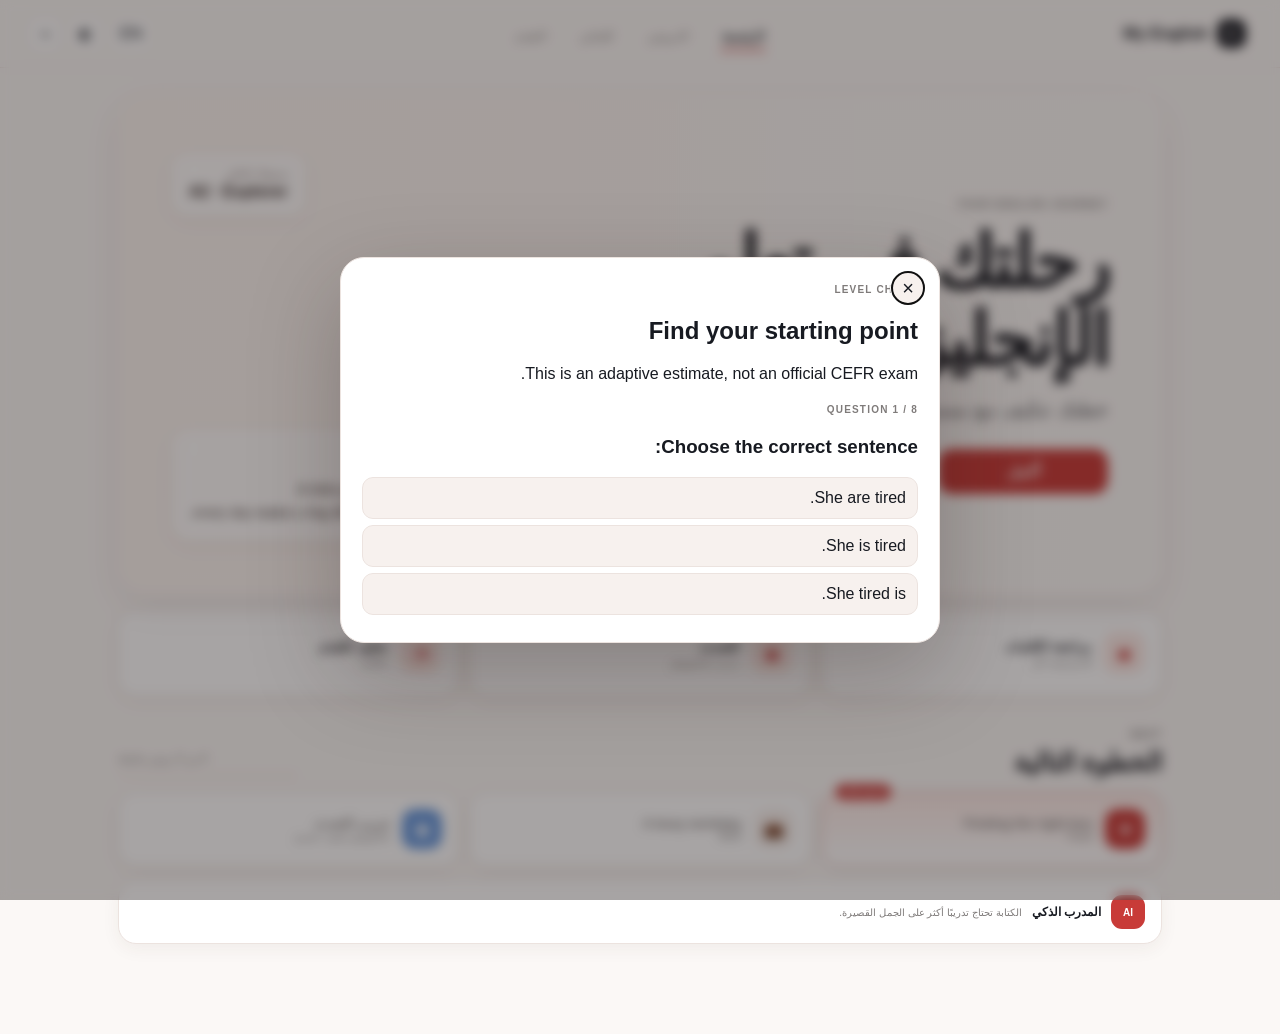
==== commit aca6d37f: "Update voice filters for US UK and South Africa" ====
--- a/english-lab/index.html
+++ b/english-lab/index.html
@@ -190,7 +190,7 @@
             <button id="findHumanAudioBtn" class="ghost-btn"><span class="ar-label">تحديث الأصوات</span><span class="en-label">Find voices</span></button>
           </div>
           <div id="audioAccentTabs" class="accent-tabs">
-            <button class="chip active" data-accent-filter="all">All</button><button class="chip" data-accent-filter="US">US</button><button class="chip" data-accent-filter="UK">UK</button><button class="chip" data-accent-filter="Other">Other</button>
+            <button class="chip active" data-accent-filter="all">الكل</button><button class="chip" data-accent-filter="US">أمريكي</button><button class="chip" data-accent-filter="UK">بريطاني</button><button class="chip" data-accent-filter="ZA">جنوب أفريقيا</button>
           </div>
           <div id="humanAudioList" class="audio-list"><div class="empty-state small">Searching for a real human recording…</div></div>
           <div class="audio-controls-row">
@@ -241,7 +241,7 @@
     <div id="wordExample" class="example-card"></div>
     <section class="word-audio-section">
       <div class="human-audio-head"><div><span class="human-badge">REAL HUMAN AUDIO</span><h3><span class="ar-label">اسمع الكلمة</span><span class="en-label">Hear the word</span></h3></div><button id="wordAudioRefresh" class="small-btn">Refresh</button></div>
-      <div id="wordAccentTabs" class="accent-tabs"><button class="chip active" data-word-accent="all">All</button><button class="chip" data-word-accent="US">US</button><button class="chip" data-word-accent="UK">UK</button><button class="chip" data-word-accent="Other">Other</button></div>
+      <div id="wordAccentTabs" class="accent-tabs"><button class="chip active" data-word-accent="all">الكل</button><button class="chip" data-word-accent="US">أمريكي</button><button class="chip" data-word-accent="UK">بريطاني</button><button class="chip" data-word-accent="ZA">جنوب أفريقيا</button></div>
       <div class="audio-controls-row"><label>Repeat <select id="wordRepeat"><option>1</option><option>3</option><option>5</option><option>10</option></select></label><label>Speed <select id="wordSpeed"><option value="0.7">0.7×</option><option value="0.85">0.85×</option><option value="1" selected>1×</option><option value="1.15">1.15×</option></select></label></div>
       <div id="wordAudioList" class="audio-list"></div>
     </section>
--- a/english-lab/styles.css
+++ b/english-lab/styles.css
@@ -1,205 +1,294 @@
 :root{
-  --bg:#fbfbff;
+  --bg:#fbf8f6;
   --surface:#ffffff;
-  --soft:#f2f3fa;
-  --soft-2:#eceefa;
-  --line:#e1e4ef;
-  --text:#20263a;
-  --muted:#7e879c;
-  --purple:#6f63e9;
-  --purple-dark:#594bd4;
-  --purple-soft:#eeecff;
-  --teal:#29b7a6;
-  --teal-soft:#e7faf6;
-  --gold:#f2b84b;
-  --gold-soft:#fff6df;
-  --coral:#ff7a7a;
-  --coral-soft:#fff0ef;
-  --green:#50b86b;
-  --green-soft:#ebf9ef;
-  --shadow:0 10px 30px rgba(60,67,111,.09);
-  --shadow-lg:0 18px 50px rgba(69,76,123,.12);
+  --surface-2:#f7f1ee;
+  --line:#ece3df;
+  --text:#171a21;
+  --muted:#7f7b7a;
+  --red:#c83b38;
+  --red-dark:#8f2425;
+  --red-soft:#fceae6;
+  --rose:#e8786e;
+  --green:#5fa66b;
+  --green-soft:#edf7ee;
+  --blue:#7aa8ef;
+  --shadow:0 12px 35px rgba(76,43,37,.08);
+  --shadow-sm:0 5px 18px rgba(76,43,37,.06);
 }
 body:not(.light){
-  --bg:#151722;
-  --surface:#1c2030;
-  --soft:#24293b;
-  --soft-2:#2b3146;
-  --line:#333a51;
-  --text:#f8f9fd;
-  --muted:#abb3c5;
-  --purple:#9388ff;
-  --purple-dark:#8276f2;
-  --purple-soft:#302d54;
-  --teal-soft:#193d3a;
-  --gold-soft:#453a22;
-  --coral-soft:#45282d;
-  --green-soft:#213a28;
-  --shadow:0 10px 30px rgba(0,0,0,.25);
-  --shadow-lg:0 18px 50px rgba(0,0,0,.33);
+  --bg:#161617;
+  --surface:#202022;
+  --surface-2:#292729;
+  --line:#3a3536;
+  --text:#f7f3f2;
+  --muted:#b0a8a6;
+  --red:#e05b55;
+  --red-dark:#f27b74;
+  --red-soft:#3d2928;
+  --green-soft:#203525;
+  --shadow:0 12px 35px rgba(0,0,0,.28);
+  --shadow-sm:0 5px 18px rgba(0,0,0,.18);
 }
 *{box-sizing:border-box}
 html{scroll-behavior:smooth}
 body{
-  margin:0;
-  min-height:100vh;
-  background:var(--bg);
-  color:var(--text);
-  font-family:ui-rounded,"SF Pro Rounded",-apple-system,BlinkMacSystemFont,"Segoe UI",Arial,sans-serif;
+  margin:0;background:var(--bg);color:var(--text);
+  font-family:-apple-system,BlinkMacSystemFont,"SF Pro Text","Segoe UI",Tahoma,Arial,sans-serif;
   -webkit-font-smoothing:antialiased;
 }
 button,input,textarea,select{font:inherit}
 button{cursor:pointer}
 .hidden{display:none!important}
-.desktop-shell{
-  width:min(1440px,100%);
-  margin:0 auto;
-  min-height:100vh;
-  display:grid;
-  grid-template-columns:220px minmax(0,760px) 280px;
-  gap:24px;
-  padding:0 18px;
-}
-.side-rail{
-  position:sticky;
-  top:0;
-  height:100vh;
-  padding:24px 0 22px;
-  display:flex;
-  flex-direction:column;
-  border-right:1px solid var(--line);
-}
-.brand-lockup{
-  display:flex;align-items:center;gap:10px;
-  border:0;background:none;color:var(--text);
-  padding:4px 14px 18px;text-align:left;font-weight:900;font-size:18px
-}
-.logo-orb{
-  width:38px;height:38px;border-radius:13px;background:linear-gradient(145deg,var(--purple),var(--purple-dark));
-  color:#fff;display:grid;place-items:center;font-weight:950;box-shadow:inset 0 -4px 0 rgba(0,0,0,.12)
-}
-.rail-nav{display:grid;gap:8px;padding-right:18px}
-.rail-item{
-  position:relative;display:grid;grid-template-columns:34px 1fr auto;align-items:center;gap:10px;
-  min-height:52px;padding:0 14px;border:2px solid transparent;border-radius:15px;background:transparent;color:var(--muted);text-align:left
-}
-.rail-item>span{font-size:20px;text-align:center}
-.rail-item b{font-size:13px}
-.rail-item.active{background:var(--purple-soft);border-color:color-mix(in srgb,var(--purple) 22%,var(--line));color:var(--purple-dark)}
-.rail-footer{margin-top:auto;display:grid;gap:6px;padding-right:18px}
-.rail-utility{border:0;background:transparent;color:var(--muted);text-align:left;padding:10px 14px;border-radius:12px}
-.app-shell{min-width:0;padding:28px 0 100px}
-.view{display:none}.view.active{display:block}
-.right-rail{
-  position:sticky;top:0;height:100vh;padding:24px 0 22px;overflow:auto
-}
-.right-stats{display:flex;gap:8px;margin-bottom:14px}
-.right-stats span{
-  flex:1;padding:9px 10px;border-radius:14px;background:var(--surface);border:1px solid var(--line);
-  text-align:center;font-size:12px;color:var(--muted);box-shadow:var(--shadow)
-}
-.right-stats b{color:var(--text)}
-.side-card{
-  background:var(--surface);border:1px solid var(--line);border-radius:20px;padding:17px;margin-bottom:12px;box-shadow:var(--shadow)
-}
-.side-card-head{display:flex;align-items:center;gap:8px;margin-bottom:12px;color:var(--muted);font-size:12px}
-.side-card>strong{display:block;font-size:19px;margin-bottom:5px}
-.side-card p{font-size:11px;color:var(--muted);line-height:1.55;margin:0 0 12px}
-.side-card-action{
-  width:100%;border:0;border-radius:13px;background:var(--soft);color:var(--purple-dark);padding:10px;font-weight:800
-}
-.ai-focus-card{background:linear-gradient(180deg,var(--purple-soft),var(--surface))}
-.focus-dot{
-  width:29px;height:29px;border-radius:10px;background:var(--purple);color:#fff;display:grid;place-items:center;font-size:9px;font-weight:950
-}
-.mobile-topline{display:none}
-.eyebrow{font-size:10px;letter-spacing:.11em;font-weight:900;color:var(--muted)}
-.unit-banner{
-  display:flex;justify-content:space-between;gap:18px;align-items:center;
-  background:linear-gradient(135deg,var(--purple),#8176f7 58%,#9c91ff);
-  color:#fff;border-radius:22px;padding:22px 24px;margin-bottom:16px;box-shadow:0 13px 28px rgba(111,99,233,.2)
-}
-.unit-banner h1{margin:5px 0 5px;font-size:30px;letter-spacing:-.03em}
-.unit-banner p{margin:0;color:rgba(255,255,255,.82);font-size:12px}
-.unit-kicker{font-size:9px;letter-spacing:.13em;font-weight:950;color:rgba(255,255,255,.72)}
-.banner-action{border:2px solid rgba(255,255,255,.28);background:rgba(255,255,255,.15);color:#fff;border-radius:13px;padding:10px 12px;font-weight:850}
-.path-card{
-  position:relative;background:var(--surface);border:1px solid var(--line);border-radius:24px;padding:20px 18px 25px;min-height:600px;box-shadow:var(--shadow)
-}
-.path-heading{display:flex;justify-content:space-between;gap:18px;align-items:flex-end;border-bottom:1px solid var(--line);padding:0 4px 16px}
-.path-heading h2{font-size:20px;margin:5px 0 0}
-.path-progress{width:170px;text-align:right}
-.path-progress span{font-size:10px;color:var(--muted)}
-.path-meter{height:7px;border-radius:999px;background:var(--soft);overflow:hidden;margin-top:6px}
-.path-meter i{display:block;height:100%;background:linear-gradient(90deg,var(--teal),var(--purple));border-radius:inherit}
-.learning-path{
-  position:relative;
-  min-height:430px;
-  padding:26px 20px 16px;
-  display:flex;
-  flex-direction:column;
-  align-items:center;
-  gap:20px;
-}
-.learning-path:before{
-  content:"";position:absolute;top:50px;bottom:45px;left:50%;width:5px;transform:translateX(-50%);
-  background:repeating-linear-gradient(to bottom,var(--line) 0 14px,transparent 14px 23px);border-radius:999px
-}
+.hidden-controls{display:none!important}
+.en-label{display:none}
+html[lang="en"] .ar-label{display:none}
+html[lang="en"] .en-label{display:inline}
+.site-header{
+  position:sticky;top:0;z-index:50;
+  height:68px;display:grid;grid-template-columns:1fr auto 1fr;align-items:center;
+  padding:0 28px;background:color-mix(in srgb,var(--bg) 92%,transparent);
+  backdrop-filter:blur(18px);border-bottom:1px solid color-mix(in srgb,var(--line) 84%,transparent)
+}
+.brand-mini{justify-self:start;display:flex;align-items:center;gap:9px;border:0;background:none;color:var(--text);font-weight:800}
+.brand-dot{width:29px;height:29px;border-radius:10px;background:var(--text);color:var(--surface);display:grid;place-items:center;font-size:12px;font-weight:900}
+.top-nav{display:flex;gap:30px;align-items:center}
+.top-link{position:relative;border:0;background:none;color:var(--muted);padding:24px 2px 20px;font-size:12px}
+.top-link.active{color:var(--text);font-weight:800}
+.top-link.active:after{content:"";position:absolute;left:0;right:0;bottom:12px;height:2px;border-radius:999px;background:var(--red)}
+.header-actions{justify-self:end;display:flex;gap:7px;align-items:center}
+.header-icon,.profile-icon{height:34px;min-width:34px;padding:0 9px;border-radius:11px;border:1px solid var(--line);background:var(--surface);color:var(--text)}
+.profile-icon{font-size:18px}
+.page-shell{width:min(1100px,100%);margin:0 auto;padding:26px 28px 90px}
+.view{display:none}
+.view.active{display:block}
+.eyebrow{font-size:10px;font-weight:800;letter-spacing:.12em;color:var(--muted)}
+.primary-btn,.ghost-btn,.small-btn,.chip,.text-btn{
+  border:0;border-radius:14px;font-weight:700;transition:transform .15s ease,opacity .15s ease
+}
+.primary-btn:active,.ghost-btn:active,.small-btn:active,.chip:active{transform:scale(.98)}
+.primary-btn{background:var(--red);color:#fff;padding:13px 18px}
+.ghost-btn{background:var(--surface);border:1px solid var(--line);color:var(--text);padding:11px 15px}
+.small-btn,.chip{background:var(--surface-2);border:1px solid var(--line);color:var(--text);padding:8px 11px}
+.chip.active{background:var(--red);color:#fff;border-color:var(--red)}
+.text-btn{background:transparent;color:var(--red);padding:8px}
+.hero-home{
+  min-height:500px;border-radius:28px;overflow:hidden;position:relative;
+  display:grid;grid-template-columns:1.15fr .85fr;align-items:center;gap:24px;
+  padding:54px;
+  background:
+    linear-gradient(90deg,rgba(252,245,241,.96) 0%,rgba(252,245,241,.88) 38%,rgba(252,245,241,.18) 67%,rgba(252,245,241,.05) 100%),
+    url("https://images.unsplash.com/photo-1500534314209-a25ddb2bd429?auto=format&fit=crop&w=1800&q=85") center/cover no-repeat;
+  box-shadow:var(--shadow)
+}
+body:not(.light) .hero-home{
+  background:
+    linear-gradient(90deg,rgba(25,25,26,.96) 0%,rgba(25,25,26,.85) 43%,rgba(25,25,26,.28) 72%,rgba(25,25,26,.18) 100%),
+    url("https://images.unsplash.com/photo-1500534314209-a25ddb2bd429?auto=format&fit=crop&w=1800&q=85") center/cover no-repeat
+}
+.hero-copy{max-width:520px}
+.hero-copy h1{font-size:clamp(44px,6vw,74px);line-height:1.05;letter-spacing:-.045em;margin:12px 0 18px}
+.hero-copy p{font-size:20px;color:color-mix(in srgb,var(--text) 70%,transparent);margin:0 0 28px}
+.hero-actions{display:flex;gap:10px;flex-wrap:wrap}
+.hero-actions .primary-btn{min-width:170px}
+.hero-corner{align-self:stretch;display:flex;flex-direction:column;justify-content:space-between;align-items:flex-end}
+.level-chip{margin-top:6px;padding:13px 16px;border-radius:16px;background:rgba(255,255,255,.72);backdrop-filter:blur(12px);border:1px solid rgba(255,255,255,.72);box-shadow:var(--shadow-sm);text-align:right}
+.level-chip small{display:block;color:#7e6f6d;font-size:10px}
+.level-chip strong{display:block;margin-top:4px;color:#2a1f1e}
+.quote-card{align-self:flex-end;max-width:240px;padding:16px 18px;border-radius:18px;background:rgba(255,255,255,.72);backdrop-filter:blur(12px);box-shadow:var(--shadow-sm);color:#2a1f1e}
+.quote-card span{font-size:28px;color:var(--red)}
+.quote-card p{margin:0;font:15px/1.55 Georgia,serif}
+.home-strip{display:grid;grid-template-columns:repeat(3,1fr);gap:12px;margin-top:16px}
+.home-mini-card{
+  min-height:86px;display:grid;grid-template-columns:auto 1fr;gap:12px;align-items:center;
+  border:1px solid var(--line);background:var(--surface);border-radius:18px;padding:16px;color:var(--text);text-align:start;box-shadow:var(--shadow-sm)
+}
+.mini-icon{width:42px;height:42px;border-radius:14px;background:var(--red-soft);color:var(--red);display:grid;place-items:center;font-size:19px}
+.home-mini-card strong{display:block;font-size:13px}
+.home-mini-card small{display:block;margin-top:3px;color:var(--muted);font-size:10px}
+.home-next{margin-top:28px}
+.section-title-row{display:flex;justify-content:space-between;align-items:end;gap:18px}
+.section-title-row h2{font-size:26px;margin:5px 0 0}
+.tiny-progress{width:180px;text-align:end}
+.tiny-progress span{font-size:10px;color:var(--muted)}
+.progress-line{height:6px;background:var(--surface-2);border-radius:999px;overflow:hidden;margin-top:6px}
+.progress-line i{display:block;height:100%;background:var(--red);border-radius:inherit}
+.learning-path{display:grid;grid-template-columns:repeat(3,1fr);gap:10px;margin-top:14px}
+.learning-path .path-node:nth-child(n+4){display:none}
 .path-node{
-  position:relative;z-index:1;width:100%;max-width:360px;display:flex;flex-direction:column;align-items:center;
-  border:0;background:transparent;color:var(--text);padding:0
-}
-.path-node:nth-child(4n+1){transform:translateX(-72px)}
-.path-node:nth-child(4n+2){transform:translateX(-22px)}
-.path-node:nth-child(4n+3){transform:translateX(62px)}
-.path-node:nth-child(4n){transform:translateX(22px)}
-.path-bubble{
-  width:74px;height:66px;border-radius:50%;display:grid;place-items:center;
-  background:var(--soft-2);border:2px solid var(--line);box-shadow:inset 0 -7px 0 rgba(58,65,96,.1);
-  font-size:22px;font-weight:950;color:var(--muted)
-}
-.path-node.done .path-bubble{background:var(--green);border-color:var(--green);color:#fff;box-shadow:inset 0 -7px 0 rgba(34,116,54,.2)}
-.path-node.current .path-bubble{background:var(--purple);border-color:var(--purple-dark);color:#fff;box-shadow:inset 0 -7px 0 rgba(56,44,159,.22),0 0 0 8px var(--purple-soft)}
-.path-node.review .path-bubble{background:var(--gold);border-color:#dd9f2f;color:#fff;box-shadow:inset 0 -7px 0 rgba(145,92,8,.17)}
-.path-node.speaking .path-bubble{background:var(--teal);border-color:#1f9c8d;color:#fff;box-shadow:inset 0 -7px 0 rgba(12,114,102,.17)}
-.path-label{
-  margin-top:9px;max-width:170px;text-align:center;font-size:10px;color:var(--muted);line-height:1.3
-}
-.path-label b{display:block;color:var(--text);font-size:11px;margin-bottom:2px}
-.path-node.current .path-label b{color:var(--purple-dark)}
-.node-start{
-  position:absolute;left:50%;top:-18px;transform:translate(-50%,-100%);
-  background:var(--surface);border:2px solid var(--purple);color:var(--purple-dark);
-  padding:7px 10px;border-radius:11px;font-size:9px;font-weight:950;white-space:nowrap;box-shadow:var(--shadow)
-}
-.node-start:after{content:"";position:absolute;left:50%;bottom:-6px;width:9px;height:9px;background:var(--surface);border-right:2px solid var(--purple);border-bottom:2px solid var(--purple);transform:translateX(-50%) rotate(45deg)}
-.continue-wrap{text-align:center;padding-top:4px}.start-pill{border:0;border-radius:15px;background:var(--purple);color:#fff;padding:13px 24px;font-weight:950;letter-spacing:.03em;box-shadow:inset 0 -5px 0 rgba(46,35,148,.2)}
-.mobile-insights{display:none}
-.page-title{margin-bottom:18px}.page-title h1{font-size:32px;margin:7px 0 7px;letter-spacing:-.03em}.page-title p{margin:0;color:var(--muted);font-size:12px}
-.level-tabs{display:flex;gap:7px;overflow:auto;padding-bottom:6px;margin-bottom:12px}.level-tabs::-webkit-scrollbar{display:none}
-.chip,.small-btn{border:1px solid var(--line);background:var(--soft);color:var(--text);border-radius:12px;padding:8px 11px}.chip.active{background:var(--purple);border-color:var(--purple);color:#fff}
-.unit-grid{display:grid;grid-template-columns:repeat(2,1fr);gap:12px}.unit-card{background:var(--surface);border:1px solid var(--line);border-radius:19px;overflow:hidden;box-shadow:var(--shadow);display:flex;flex-direction:column}.unit-art{height:115px;position:relative;background:linear-gradient(145deg,var(--purple-soft),var(--teal-soft))}.unit-art .emoji{position:absolute;right:18px;bottom:11px;font-size:44px}.unit-level{position:absolute;left:12px;top:12px;border-radius:999px;padding:5px 8px;background:var(--surface);color:var(--muted);font-size:9px;font-weight:900}.unit-body{padding:15px;display:flex;flex-direction:column;gap:6px;flex:1}.unit-body>strong{font-size:16px}.unit-body p{font-size:11px;color:var(--muted);margin:0}.unit-meta{display:flex;gap:5px;flex-wrap:wrap}.unit-meta span{font-size:9px;padding:4px 6px;border-radius:999px;background:var(--soft);color:var(--muted)}.unit-body button{margin-top:auto}
-.primary-btn,.secondary-btn,.text-btn,.check-btn{border:0;border-radius:13px;font-weight:850}.primary-btn{background:var(--purple);color:#fff;padding:11px 15px}.secondary-btn{background:var(--surface);color:var(--text);border:1px solid var(--line);padding:10px 13px}.text-btn{background:transparent;color:var(--purple-dark);padding:8px}.check-btn{background:var(--teal);color:#fff;padding:12px 22px;box-shadow:inset 0 -5px 0 rgba(12,116,103,.18)}
-.review-toolbar{display:flex;justify-content:space-between;gap:12px;align-items:center;flex-wrap:wrap;margin-bottom:12px}.filter-chips,.review-tools{display:flex;gap:6px}.review-list{display:grid;gap:9px}.review-item{display:grid;grid-template-columns:1fr auto;gap:10px;align-items:center;background:var(--surface);border:1px solid var(--line);border-radius:17px;padding:14px;box-shadow:var(--shadow)}.review-main strong{font-size:18px}.review-main p{margin:4px 0 0;color:var(--muted)}.review-actions{display:flex;gap:5px;flex-wrap:wrap}.due-pill{font-size:8px;padding:4px 6px;border-radius:999px;background:var(--gold-soft);color:#9b6917}
-.game-grid{display:grid;grid-template-columns:repeat(2,1fr);gap:10px}.game-card{background:var(--surface);border:1px solid var(--line);border-radius:18px;padding:16px;box-shadow:var(--shadow)}.game-icon{font-size:27px;margin-bottom:10px}.game-card p{font-size:11px;color:var(--muted);min-height:48px}.game-card button{width:100%}
-.challenge-card{background:var(--surface);border:1px solid var(--line);border-radius:20px;padding:18px;box-shadow:var(--shadow)}
-.analysis-hero{display:grid;grid-template-columns:.8fr 1.2fr;gap:10px;margin-bottom:10px}.analysis-level,.analysis-focus,.progress-panel{background:var(--surface);border:1px solid var(--line);border-radius:19px;padding:18px;box-shadow:var(--shadow)}.analysis-level>span,.analysis-focus small{color:var(--muted);font-size:9px}.analysis-level>strong{display:block;font-size:55px;color:var(--purple);letter-spacing:-.06em}.analysis-level>small{display:block;color:var(--muted);line-height:1.4}.analysis-focus{display:grid;grid-template-columns:auto 1fr;gap:12px;align-items:flex-start}.analysis-focus strong{display:block;font-size:24px;margin:3px 0}.analysis-focus p{font-size:11px;color:var(--muted);margin:0}.panel-title{display:flex;justify-content:space-between;align-items:center;margin-bottom:12px}.panel-title h3{margin:0}.panel-title span{color:var(--muted);font-size:9px}.progress-grid{display:grid;grid-template-columns:1fr 1fr;gap:10px;margin:10px 0}.stat-list{display:grid;grid-template-columns:repeat(3,1fr);gap:7px}.stat-list div{background:var(--soft);border-radius:12px;padding:10px}.stat-list strong{display:block;font-size:18px}.stat-list span{font-size:8px;color:var(--muted)}.weak-word-list{display:grid;gap:6px}.weak-word{display:flex;justify-content:space-between;gap:8px;align-items:center;padding:9px 10px;border-radius:12px;background:var(--soft)}.weak-word strong{font-size:12px}.weak-word span{font-size:9px;color:var(--muted)}.journey{display:flex;gap:6px;overflow:auto}.journey-step{min-width:102px;padding:11px;border-radius:13px;background:var(--soft);border:1px solid var(--line)}.journey-step.current{border-color:var(--purple)}
-.meter{height:6px;background:var(--soft-2);border-radius:999px;overflow:hidden;margin-top:7px}.meter i{display:block;height:100%;background:linear-gradient(90deg,var(--teal),var(--purple));border-radius:inherit}
-.lesson-view{max-width:720px;margin:0 auto}.lesson-header{display:grid;grid-template-columns:auto 1fr auto;gap:14px;align-items:center;margin-bottom:22px}.lesson-close{width:34px;height:34px;border-radius:50%;border:1px solid var(--line);background:var(--surface);color:var(--muted);font-size:20px}.lesson-progress-track{height:10px;border-radius:999px;background:var(--soft);overflow:hidden}.lesson-progress-track i{display:block;height:100%;background:var(--teal);border-radius:inherit;transition:.2s}.lesson-header>span{font-size:10px;color:var(--muted)}.lesson-title-row{display:flex;justify-content:space-between;gap:14px;align-items:flex-start;margin-bottom:18px}.lesson-title-row h1{font-size:31px;margin:6px 0}.lesson-title-row p{font-size:12px;color:var(--muted);margin:0}.lesson-level{display:inline-block;margin-right:7px;padding:5px 7px;border-radius:999px;background:var(--purple-soft);color:var(--purple-dark);font-size:9px;font-weight:900}.lesson-topic{font-size:11px;color:var(--muted);padding-top:7px}.lesson-section{display:none}.lesson-section.active-step{display:block}.lesson-scene{height:190px;border-radius:20px;background:linear-gradient(145deg,#6671b9,#9d91f4);background-size:cover;background-position:center;position:relative;overflow:hidden;margin-bottom:10px}.lesson-scene:after{content:"";position:absolute;inset:0;background:linear-gradient(0deg,rgba(23,29,54,.65),transparent 70%)}.scene-caption{position:absolute;z-index:1;left:14px;right:14px;bottom:12px;color:#fff;font-size:11px}
-.challenge-head,.word-section-head{display:flex;justify-content:space-between;gap:12px;align-items:flex-start}.challenge-head h3,.word-section-head h3{margin:5px 0 0}.human-badge{display:inline-block;padding:5px 7px;border-radius:999px;background:var(--teal-soft);color:var(--teal);font-size:8px;letter-spacing:.08em;font-weight:950}.accent-tabs{display:flex;gap:6px;overflow:auto;margin:14px 0 9px}.audio-list{display:grid;gap:7px}.audio-item{display:grid;grid-template-columns:auto 1fr auto;gap:9px;align-items:center;padding:10px;border-radius:14px;background:var(--soft);border:1px solid var(--line)}.audio-play{width:38px;height:38px;border-radius:50%;border:0;background:var(--purple);color:#fff;box-shadow:inset 0 -4px 0 rgba(54,43,146,.18)}.audio-item strong{font-size:11px}.audio-item small{display:block;color:var(--muted);font-size:8px;margin-top:3px}.audio-source{font-size:7px;padding:4px 5px;border-radius:999px;background:var(--teal-soft);color:var(--teal)}.audio-controls-row,.word-audio-controls{display:flex;gap:10px;flex-wrap:wrap;margin-top:11px}.audio-controls-row label,.word-audio-controls label{font-size:9px;color:var(--muted);display:flex;align-items:center;gap:5px}.audio-controls-row select,.word-audio-controls select{border:1px solid var(--line);background:var(--surface);color:var(--text);border-radius:9px;padding:6px}
-.reading-toolbar{display:flex;gap:6px;align-items:center;margin-bottom:13px}.reading-toolbar span{margin-left:auto;color:var(--muted);font-size:9px}.passage{font-family:Georgia,"Times New Roman",serif;font-size:clamp(21px,3vw,26px);line-height:1.95}.word-token{cursor:pointer;padding:1px 2px;border-radius:5px;border-bottom:2px dotted color-mix(in srgb,var(--purple) 35%,transparent)}.word-token:hover,.word-token:focus{background:var(--purple-soft);color:var(--purple-dark);outline:none}.arabic-translation{margin-top:14px;padding:13px;border-radius:13px;background:var(--soft);line-height:1.8}.tap-hint{margin-top:12px;font-size:9px;color:var(--muted);text-align:center}.shadow-sentence{padding:16px;border-radius:15px;background:var(--soft);font-size:21px;font-weight:800;line-height:1.55}.shadow-controls{display:flex;gap:6px;flex-wrap:wrap;margin-top:11px}.mini-result{margin-top:10px;padding:10px;border-radius:12px;background:var(--soft);line-height:1.5}.token-ok{color:var(--green)}.token-miss{color:var(--coral);text-decoration:underline}
-.vocab-grid{display:grid;grid-template-columns:repeat(2,1fr);gap:9px}.vocab-card{background:var(--surface);border:1px solid var(--line);border-radius:17px;padding:14px;box-shadow:var(--shadow)}.vocab-card h3{margin-bottom:2px}.vocab-card .ar{color:var(--teal);font-weight:800}.vocab-card p{font-size:10px;color:var(--muted)}.vocab-actions{display:flex;gap:4px;flex-wrap:wrap}.vocab-actions button{font-size:8px;padding:6px 7px}.practice-grid{display:grid;grid-template-columns:1fr 1fr;gap:9px}.grammar-example{padding:11px;border-radius:11px;background:var(--soft)}.word-bank{display:flex;gap:5px;flex-wrap:wrap;margin-top:9px}.word-bank button{border:1px solid var(--line);background:var(--soft);color:var(--text);border-radius:10px;padding:7px 8px}.builder-line{min-height:40px;margin:8px 0;padding:8px;border:1px dashed var(--line);border-radius:10px}.quiz-option{display:block;width:100%;text-align:left;margin:6px 0;padding:11px;border-radius:12px;border:1px solid var(--line);background:var(--soft);color:var(--text)}.quiz-option.correct{border-color:var(--green);background:var(--green-soft)}.quiz-option.wrong{border-color:var(--coral);background:var(--coral-soft)}textarea,input{width:100%;border:1px solid var(--line);background:var(--soft);color:var(--text);border-radius:12px;padding:11px;outline:none}.lesson-footer{display:flex;justify-content:space-between;gap:8px;margin-top:18px;padding-top:14px;border-top:1px solid var(--line)}.lesson-footer .check-btn{margin-left:auto}
-.bottom-nav{display:none}
-.word-sheet,.coach-dialog{
-  width:min(620px,calc(100% - 18px));max-height:90vh;overflow:auto;border:1px solid var(--line);border-radius:24px;background:var(--surface);color:var(--text);padding:21px;box-shadow:0 30px 90px rgba(31,39,71,.25)
-}
-.word-sheet::backdrop,.coach-dialog::backdrop{background:rgba(20,25,42,.42);backdrop-filter:blur(6px)}.sheet-handle{display:none}.dialog-close{position:absolute;right:14px;top:13px;width:34px;height:34px;border-radius:50%;border:1px solid var(--line);background:var(--soft);color:var(--text);font-size:20px}.word-sheet-head{display:flex;justify-content:space-between;gap:12px;align-items:flex-start}.word-sheet-head h2{font-size:33px;margin:4px 0}.word-sheet-head p{color:var(--muted)}.mastered-btn{border:1px solid var(--line);background:var(--soft);color:var(--text);border-radius:12px;padding:8px 10px}.meaning-card,.example-card{padding:13px;border-radius:14px;background:var(--soft);margin:10px 0;line-height:1.7}.word-audio-section{margin-top:16px}.word-main-actions{display:grid;grid-template-columns:1fr 1fr;gap:7px;margin-top:14px}.word-main-actions>:first-child{grid-column:1/-1}.reminder-options{display:grid;grid-template-columns:repeat(3,1fr);gap:6px;margin-top:8px}.reminder-options button{border:1px solid var(--line);background:var(--soft);color:var(--text);border-radius:10px;padding:8px}.word-practice-box{margin-top:13px;padding:14px;border-radius:15px;background:var(--purple-soft)}.word-practice-box h3{font-size:14px}.word-practice-box .check-btn{width:100%;margin-top:8px}.coach-head{display:flex;align-items:center;gap:9px}.coach-head>div{display:flex;flex-direction:column}.coach-head small{color:var(--muted);font-size:9px}.coach-messages{min-height:230px;max-height:48vh;overflow:auto;display:flex;flex-direction:column;gap:7px;margin:15px 0}.coach-bubble{max-width:88%;padding:10px 12px;border-radius:14px;line-height:1.5}.coach-bubble.bot{align-self:flex-start;background:var(--soft)}.coach-bubble.user{align-self:flex-end;background:var(--purple);color:#fff}.coach-input-row{display:grid;grid-template-columns:1fr auto;gap:7px}.empty-state{padding:20px;border:1px dashed var(--line);border-radius:14px;color:var(--muted);text-align:center}.empty-state.small{padding:10px;font-size:10px}.toast{position:fixed;z-index:100;top:18px;left:50%;transform:translateX(-50%);padding:10px 13px;border-radius:12px;background:#20263a;color:#fff;font-size:10px;box-shadow:var(--shadow-lg)}.placement-option{display:block;width:100%;text-align:left;margin:6px 0;padding:11px;border-radius:11px;border:1px solid var(--line);background:var(--soft);color:var(--text)}.mini-badge{position:absolute;min-width:16px;height:16px;border-radius:999px;background:var(--coral);color:#fff;display:grid;place-items:center;font-size:8px;font-style:normal}
-@media(max-width:1120px){
-  .desktop-shell{grid-template-columns:190px minmax(0,1fr)}.right-rail{display:none}
-}
-@media(max-width:820px){
-  .desktop-shell{display:block;padding:0}.side-rail{display:none}.app-shell{padding:14px 13px 90px;max-width:720px;margin:0 auto}.mobile-topline{display:flex;align-items:center;justify-content:space-between;margin:2px 0 13px}.mobile-brand{display:flex;align-items:center;gap:8px;border:0;background:none;color:var(--text);padding:0}.mobile-brand .logo-orb{width:34px;height:34px}.top-stats{display:flex;gap:7px}.top-stats span{padding:7px 9px;border-radius:12px;background:var(--surface);border:1px solid var(--line);font-size:10px}.unit-banner{padding:19px 18px}.unit-banner h1{font-size:26px}.path-card{min-height:570px}.mobile-insights{display:block;margin-top:12px}.insight-card{display:grid;grid-template-columns:auto 1fr auto;gap:10px;align-items:center;padding:13px;border-radius:17px;background:var(--surface);border:1px solid var(--line);box-shadow:var(--shadow)}.insight-icon{width:38px;height:38px;border-radius:12px;background:var(--purple-soft);color:var(--purple);display:grid;place-items:center;font-size:9px;font-weight:950}.insight-card span,.insight-card small{display:block;color:var(--muted);font-size:9px}.insight-card strong{display:block;font-size:15px;margin:2px 0}.round-action{width:34px;height:34px;border-radius:50%;border:0;background:var(--soft);color:var(--purple);font-size:20px}.quick-row{display:grid;grid-template-columns:repeat(3,1fr);gap:8px;margin-top:8px}.quick-tile{display:flex;flex-direction:column;gap:3px;align-items:center;padding:12px 7px;border-radius:16px;background:var(--surface);border:1px solid var(--line);color:var(--text)}.quick-tile>span{font-size:20px}.quick-tile b{font-size:10px}.quick-tile small{font-size:8px;color:var(--muted)}.bottom-nav{position:fixed;display:grid;z-index:50;left:50%;bottom:max(6px,env(safe-area-inset-bottom));transform:translateX(-50%);width:calc(100% - 12px);max-width:620px;height:66px;grid-template-columns:repeat(4,1fr);padding:5px;background:color-mix(in srgb,var(--surface) 95%,transparent);border:1px solid var(--line);border-radius:20px;backdrop-filter:blur(16px);box-shadow:var(--shadow-lg)}.nav-item{position:relative;border:0;background:transparent;color:var(--muted);border-radius:15px;display:flex;flex-direction:column;align-items:center;justify-content:center;gap:2px}.nav-item span{font-size:18px}.nav-item small{font-size:8px}.nav-item.active{background:var(--purple-soft);color:var(--purple-dark)}.nav-item .mini-badge{top:5px;right:24%}
-}
-@media(max-width:620px){
-  .path-heading{display:block}.path-progress{width:100%;text-align:left;margin-top:10px}.learning-path{padding:28px 5px 12px}.path-node{max-width:250px}.path-node:nth-child(4n+1){transform:translateX(-50px)}.path-node:nth-child(4n+2){transform:translateX(-16px)}.path-node:nth-child(4n+3){transform:translateX(50px)}.path-node:nth-child(4n){transform:translateX(12px)}.path-bubble{width:68px;height:61px}.unit-grid,.game-grid,.progress-grid,.analysis-hero,.practice-grid{grid-template-columns:1fr}.review-item{grid-template-columns:1fr}.review-actions{justify-content:flex-start}.lesson-title-row{display:block}.lesson-topic{display:block;padding-top:3px}.challenge-head{display:block}.challenge-head .secondary-btn{width:100%;margin-top:9px}.audio-item{grid-template-columns:auto 1fr}.audio-source{grid-column:2}.vocab-grid{grid-template-columns:1fr}.word-sheet,.coach-dialog{width:100%;max-height:92vh;margin:auto 0 0;border-radius:24px 24px 0 0;padding:20px 15px calc(20px + env(safe-area-inset-bottom))}.word-sheet[open],.coach-dialog[open]{position:fixed;inset:auto 0 0}.sheet-handle{display:block;width:44px;height:5px;border-radius:999px;background:var(--line);margin:-7px auto 14px}.word-main-actions{grid-template-columns:1fr}.word-main-actions>:first-child{grid-column:auto}.reminder-options{grid-template-columns:1fr 1fr}.coach-input-row{grid-template-columns:1fr}
-}+  position:relative;border:1px solid var(--line);background:var(--surface);border-radius:18px;padding:16px;color:var(--text);
+  display:grid;grid-template-columns:auto 1fr;gap:12px;align-items:center;text-align:start;box-shadow:var(--shadow-sm)
+}
+.path-bubble{width:40px;height:40px;border-radius:13px;background:var(--surface-2);display:grid;place-items:center;font-weight:900;color:var(--muted)}
+.path-node.current{border-color:color-mix(in srgb,var(--red) 38%,var(--line));background:linear-gradient(180deg,var(--red-soft),var(--surface))}
+.path-node.current .path-bubble{background:var(--red);color:#fff}
+.path-node.done .path-bubble{background:var(--green);color:#fff}
+.path-node.review .path-bubble{background:#e7b34a;color:#fff}
+.path-node.speaking .path-bubble{background:#6798dc;color:#fff}
+.path-label b{display:block;font-size:13px}.path-label{font-size:10px;color:var(--muted)}
+.node-start{position:absolute;top:-9px;left:14px;padding:4px 7px;border-radius:999px;background:var(--red);color:#fff;font-size:7px;font-weight:900}
+.coach-fab{
+  width:100%;margin-top:14px;border:1px solid var(--line);background:var(--surface);color:var(--text);border-radius:18px;
+  padding:14px 16px;display:grid;grid-template-columns:auto auto 1fr;align-items:center;gap:10px;text-align:start;box-shadow:var(--shadow-sm)
+}
+.coach-fab>span{width:34px;height:34px;border-radius:11px;background:var(--red);color:#fff;display:grid;place-items:center;font-size:10px;font-weight:900}
+.coach-fab b{font-size:12px}.coach-fab small{color:var(--muted);font-size:10px}
+.page-head{margin:4px 0 24px}
+.page-head h1{font-size:38px;letter-spacing:-.035em;margin:6px 0 5px}
+.page-head p{margin:0;color:var(--muted);font-size:13px}
+.level-tabs{display:flex;gap:7px;overflow:auto;margin-bottom:15px;padding-bottom:2px}
+.lesson-list{display:grid;gap:10px}
+.lesson-list .unit-card{
+  display:grid;grid-template-columns:90px 1fr auto;align-items:center;gap:15px;
+  background:var(--surface);border:1px solid var(--line);border-radius:18px;padding:10px;box-shadow:var(--shadow-sm)
+}
+.lesson-list .unit-art{height:74px;border-radius:14px;background:linear-gradient(145deg,var(--red-soft),#f8d8cc);position:relative;overflow:hidden}
+.lesson-list .unit-art .emoji{position:absolute;right:14px;bottom:8px;font-size:34px}
+.lesson-list .unit-level{position:absolute;left:8px;top:8px;background:rgba(255,255,255,.85);border-radius:999px;padding:4px 6px;font-size:8px;color:#6e5f5e}
+.lesson-list .unit-body{display:grid;grid-template-columns:1fr auto;grid-template-areas:"title btn" "desc btn" "meta btn";align-items:center;column-gap:15px;padding:0 8px}
+.lesson-list .unit-body>strong{grid-area:title;font-size:16px}
+.lesson-list .unit-body>p{grid-area:desc;margin:4px 0;color:var(--muted);font-size:11px}
+.lesson-list .unit-meta{grid-area:meta;display:flex;gap:5px;margin-top:3px}
+.lesson-list .unit-meta span{font-size:8px;color:var(--muted)}
+.lesson-list .unit-body>button{grid-area:btn;min-width:105px}
+.review-toolbar{display:flex;justify-content:space-between;gap:12px;align-items:center;flex-wrap:wrap;margin-bottom:12px}
+.filter-chips,.review-tools{display:flex;gap:6px}
+.review-list{display:grid;gap:9px}
+.review-item{display:grid;grid-template-columns:1fr auto;gap:12px;align-items:center;background:var(--surface);border:1px solid var(--line);border-radius:17px;padding:15px;box-shadow:var(--shadow-sm)}
+.review-main strong{font-size:18px}.review-main p{margin:4px 0 0;color:var(--muted)}
+.review-actions{display:flex;gap:5px;flex-wrap:wrap}
+.due-pill{font-size:8px;padding:4px 6px;border-radius:999px;background:#fff0db;color:#9c681c}
+.game-grid{display:grid;grid-template-columns:repeat(2,1fr);gap:10px}
+.game-card{background:var(--surface);border:1px solid var(--line);border-radius:18px;padding:17px;box-shadow:var(--shadow-sm)}
+.game-icon{font-size:26px;margin-bottom:10px}.game-card p{font-size:11px;color:var(--muted)}.game-card button{width:100%}
+.progress-overview{display:grid;grid-template-columns:1fr 1fr;gap:12px}
+.progress-ring-card,.ai-progress-card,.progress-card{
+  background:var(--surface);border:1px solid var(--line);border-radius:20px;padding:18px;box-shadow:var(--shadow-sm)
+}
+.progress-ring-card{display:flex;gap:18px;align-items:center}
+.ring-wrap{width:130px;height:130px;border-radius:50%;padding:14px;background:conic-gradient(var(--red) 0 62%,var(--surface-2) 62% 100%)}
+.ring{width:100%;height:100%;border-radius:50%;background:var(--surface);display:grid;place-items:center}.ring strong{font-size:32px}
+.progress-ring-card small,.ai-progress-card small{color:var(--muted);font-size:10px}
+.progress-ring-card p,.ai-progress-card p{margin:6px 0 0;color:var(--muted);font-size:11px;line-height:1.5}
+.ai-progress-card{display:grid;grid-template-columns:auto 1fr;gap:12px;align-items:start}
+.ai-mark{width:36px;height:36px;border-radius:12px;background:var(--red-soft);color:var(--red);display:grid;place-items:center;font-weight:900;font-size:10px}
+.ai-progress-card strong{display:block;font-size:24px;margin:3px 0}
+.progress-card{margin-top:12px}
+.card-head{display:flex;justify-content:space-between;align-items:center;margin-bottom:12px}.card-head h3{margin:0}.card-head span{color:var(--muted);font-size:9px}
+.progress-two{display:grid;grid-template-columns:1fr 1fr;gap:12px}
+.progress-two .progress-card{margin-top:12px}
+.meter{height:7px;background:var(--surface-2);border-radius:999px;overflow:hidden;margin-top:7px}.meter i{display:block;height:100%;background:linear-gradient(90deg,var(--red),var(--rose));border-radius:inherit}
+.weak-word-list{display:grid;gap:6px}.weak-word{display:flex;justify-content:space-between;gap:8px;align-items:center;border:0;background:var(--surface-2);color:var(--text);border-radius:11px;padding:9px 10px}.weak-word span{font-size:9px;color:var(--muted)}
+.stat-list{display:grid;grid-template-columns:repeat(3,1fr);gap:7px}.stat-list div{padding:10px;border-radius:12px;background:var(--surface-2)}.stat-list strong{display:block;font-size:18px}.stat-list span{font-size:8px;color:var(--muted)}
+.journey{display:flex;gap:7px;overflow:auto}.journey-step{min-width:105px;padding:11px;border-radius:13px;background:var(--surface-2);border:1px solid var(--line)}.journey-step.current{border-color:var(--red)}
+.lesson-view{max-width:720px;margin:0 auto}
+.lesson-top{display:grid;grid-template-columns:auto 1fr auto;gap:14px;align-items:center;margin-bottom:24px}
+.lesson-close{width:36px;height:36px;border-radius:50%;border:1px solid var(--line);background:var(--surface);color:var(--text);font-size:19px}
+.lesson-progress-track{height:8px;background:var(--surface-2);border-radius:999px;overflow:hidden}.lesson-progress-track i{display:block;height:100%;background:var(--red);border-radius:inherit}
+.lesson-top>span{font-size:10px;color:var(--muted)}
+.lesson-heading{text-align:center;margin-bottom:18px}.lesson-heading h1{font-size:31px;margin:8px 0 6px}.lesson-heading p{margin:0;color:var(--muted);font-size:12px}.lesson-topic{display:block;margin-top:7px;font-size:11px;color:var(--muted)}
+.lesson-level{display:inline-block;margin-inline-end:6px;padding:5px 8px;border-radius:999px;background:var(--red-soft);color:var(--red);font-size:9px;font-weight:900}
+.lesson-section{display:none}.lesson-section.active-step{display:block}
+.lesson-photo{height:255px;border-radius:22px;background:linear-gradient(145deg,#b96e62,#e6b29d);background-size:cover;background-position:center;position:relative;overflow:hidden;margin-bottom:12px;box-shadow:var(--shadow-sm)}
+.lesson-photo:after{content:"";position:absolute;inset:0;background:linear-gradient(0deg,rgba(45,25,22,.5),transparent 60%)}
+.photo-caption{position:absolute;z-index:1;left:15px;right:15px;bottom:13px;color:#fff;font-size:11px}
+.human-audio-card,.lesson-card{background:var(--surface);border:1px solid var(--line);border-radius:20px;padding:18px;box-shadow:var(--shadow-sm)}
+.human-audio-head{display:flex;justify-content:space-between;gap:12px;align-items:flex-start}.human-audio-head h3{margin:6px 0 0}
+.human-badge{display:inline-block;padding:5px 7px;border-radius:999px;background:var(--green-soft);color:var(--green);font-size:8px;letter-spacing:.08em;font-weight:900}
+.accent-tabs{display:flex;gap:6px;overflow:auto;margin:14px 0 9px}
+.audio-list{display:grid;gap:7px}.audio-item{display:grid;grid-template-columns:auto 1fr auto;gap:9px;align-items:center;padding:10px;border-radius:14px;background:var(--surface-2);border:1px solid var(--line)}
+.audio-play{width:38px;height:38px;border-radius:50%;border:0;background:var(--red);color:#fff}.audio-item strong{font-size:11px}.audio-item small{display:block;color:var(--muted);font-size:8px;margin-top:2px}.audio-source{font-size:7px;padding:4px 5px;border-radius:999px;background:var(--green-soft);color:var(--green)}
+.audio-controls-row{display:flex;gap:10px;flex-wrap:wrap;margin-top:11px}.audio-controls-row label{font-size:9px;color:var(--muted);display:flex;align-items:center;gap:5px}.audio-controls-row select{border:1px solid var(--line);background:var(--surface);color:var(--text);border-radius:9px;padding:6px}
+.reading-toolbar{display:flex;gap:6px;align-items:center;margin-bottom:13px}.reading-toolbar span{margin-inline-start:auto;color:var(--muted);font-size:9px}
+.passage{font-family:Georgia,"Times New Roman",serif;font-size:clamp(22px,3vw,28px);line-height:2;text-align:start}
+.word-token{cursor:pointer;padding:1px 2px;border-radius:5px;border-bottom:2px dotted color-mix(in srgb,var(--red) 40%,transparent)}.word-token:hover,.word-token:focus{background:var(--red-soft);color:var(--red);outline:none}
+.arabic-translation{margin-top:14px;padding:13px;border-radius:13px;background:var(--surface-2);line-height:1.8}.tap-hint{margin:12px 0 0;text-align:center;font-size:9px;color:var(--muted)}
+.shadow-sentence{padding:16px;border-radius:15px;background:var(--surface-2);font-size:21px;font-weight:800;line-height:1.55}.shadow-controls{display:flex;gap:6px;flex-wrap:wrap;margin-top:11px}.mini-result{margin-top:10px;padding:10px;border-radius:12px;background:var(--surface-2);line-height:1.5}
+.vocab-grid{display:grid;grid-template-columns:repeat(2,1fr);gap:9px}.vocab-card{background:var(--surface);border:1px solid var(--line);border-radius:17px;padding:14px;box-shadow:var(--shadow-sm)}.vocab-card h3{margin-bottom:2px}.vocab-card .ar{color:var(--red);font-weight:800}.vocab-card p{font-size:10px;color:var(--muted)}.vocab-actions{display:flex;gap:4px;flex-wrap:wrap}.vocab-actions button{font-size:8px;padding:6px 7px}
+.two-col{display:grid;grid-template-columns:1fr 1fr;gap:10px}.grammar-example{padding:11px;border-radius:11px;background:var(--surface-2)}.word-bank{display:flex;gap:5px;flex-wrap:wrap;margin-top:9px}.word-bank button{border:1px solid var(--line);background:var(--surface-2);color:var(--text);border-radius:10px;padding:7px 8px}.builder-line{min-height:40px;margin:8px 0;padding:8px;border:1px dashed var(--line);border-radius:10px}
+.quiz-option{display:block;width:100%;text-align:start;margin:6px 0;padding:11px;border-radius:12px;border:1px solid var(--line);background:var(--surface-2);color:var(--text)}.quiz-option.correct{border-color:var(--green);background:var(--green-soft)}.quiz-option.wrong{border-color:#d76d66;background:#fff0ee}
+textarea,input{width:100%;border:1px solid var(--line);background:var(--surface-2);color:var(--text);border-radius:12px;padding:11px;outline:none}
+.lesson-footer{display:flex;justify-content:space-between;gap:8px;margin-top:16px}.lesson-footer .primary-btn{margin-inline-start:auto;min-width:150px}
+.mobile-nav{display:none}
+.word-sheet,.coach-dialog{width:min(600px,calc(100% - 18px));max-height:90vh;overflow:auto;border:1px solid var(--line);border-radius:24px;background:var(--surface);color:var(--text);padding:21px;box-shadow:0 30px 90px rgba(41,24,21,.25)}
+.word-sheet::backdrop,.coach-dialog::backdrop{background:rgba(25,18,17,.38);backdrop-filter:blur(6px)}
+.dialog-close{position:absolute;right:14px;top:13px;width:34px;height:34px;border-radius:50%;border:1px solid var(--line);background:var(--surface-2);color:var(--text);font-size:20px}
+.word-sheet-head{display:flex;justify-content:space-between;gap:12px;align-items:flex-start}.word-sheet-head h2{font-size:33px;margin:4px 0}.word-sheet-head p{color:var(--muted)}
+.meaning-card,.example-card{padding:13px;border-radius:14px;background:var(--surface-2);margin:10px 0;line-height:1.7}.word-audio-section{margin-top:16px}.word-actions{display:grid;grid-template-columns:1fr 1fr 1fr;gap:7px;margin-top:14px}.reminder-options{display:grid;grid-template-columns:repeat(3,1fr);gap:6px;margin-top:8px}.reminder-options button{border:1px solid var(--line);background:var(--surface-2);color:var(--text);border-radius:10px;padding:8px}.word-practice-box{margin-top:13px;padding:14px;border-radius:15px;background:var(--red-soft)}
+.coach-head{display:flex;align-items:center;gap:9px}.coach-head>div{display:flex;flex-direction:column}.coach-head small{color:var(--muted);font-size:9px}.coach-messages{min-height:230px;max-height:48vh;overflow:auto;display:flex;flex-direction:column;gap:7px;margin:15px 0}.coach-bubble{max-width:88%;padding:10px 12px;border-radius:14px;line-height:1.5}.coach-bubble.bot{align-self:flex-start;background:var(--surface-2)}.coach-bubble.user{align-self:flex-end;background:var(--red);color:#fff}.coach-input-row{display:grid;grid-template-columns:1fr auto;gap:7px}
+.empty-state{padding:20px;border:1px dashed var(--line);border-radius:14px;color:var(--muted);text-align:center}.empty-state.small{padding:10px;font-size:10px}
+.toast{position:fixed;z-index:100;top:78px;left:50%;transform:translateX(-50%);padding:10px 13px;border-radius:12px;background:#211817;color:#fff;font-size:10px;box-shadow:var(--shadow)}
+.placement-option{display:block;width:100%;text-align:start;margin:6px 0;padding:11px;border-radius:11px;border:1px solid var(--line);background:var(--surface-2);color:var(--text)}
+.mini-badge{position:absolute;min-width:16px;height:16px;border-radius:999px;background:var(--red);color:#fff;display:grid;place-items:center;font-size:8px;font-style:normal}
+
+@media(max-width:760px){
+  .site-header{height:58px;padding:0 14px;grid-template-columns:1fr auto}.top-nav{display:none}.header-actions{gap:5px}.profile-icon{display:none}
+  .page-shell{padding:14px 13px 86px}
+  .hero-home{min-height:520px;display:flex;flex-direction:column;justify-content:flex-start;align-items:stretch;padding:30px 24px;background-position:center bottom}
+  .hero-copy{max-width:100%}.hero-copy h1{font-size:44px;max-width:300px;margin-top:10px}.hero-copy p{font-size:15px;max-width:260px}
+  .hero-corner{flex:1;justify-content:flex-end;align-items:flex-start}.level-chip{position:absolute;top:18px;left:18px}.quote-card{align-self:flex-start;max-width:220px}
+  .home-strip{grid-template-columns:1fr}.home-mini-card{min-height:72px}
+  .learning-path{grid-template-columns:1fr}.learning-path .path-node:nth-child(n+3){display:none}
+  .section-title-row{align-items:start}.tiny-progress{width:130px}
+  .lesson-list .unit-card{grid-template-columns:72px 1fr}.lesson-list .unit-art{height:66px}.lesson-list .unit-body{grid-template-columns:1fr;grid-template-areas:"title" "desc" "meta" "btn"}.lesson-list .unit-body>button{margin-top:8px;width:100%}
+  .progress-overview,.progress-two,.two-col{grid-template-columns:1fr}.progress-ring-card{align-items:center}.vocab-grid{grid-template-columns:1fr}.game-grid{grid-template-columns:1fr}
+  .lesson-heading h1{font-size:28px}.lesson-photo{height:225px}.human-audio-head{display:block}.human-audio-head .ghost-btn{width:100%;margin-top:10px}
+  .audio-item{grid-template-columns:auto 1fr}.audio-source{grid-column:2}.word-actions{grid-template-columns:1fr}.reminder-options{grid-template-columns:1fr 1fr}
+  .mobile-nav{position:fixed;display:grid;z-index:50;left:50%;bottom:max(6px,env(safe-area-inset-bottom));transform:translateX(-50%);width:calc(100% - 12px);height:66px;grid-template-columns:repeat(4,1fr);padding:5px;background:color-mix(in srgb,var(--surface) 95%,transparent);border:1px solid var(--line);border-radius:20px;backdrop-filter:blur(16px);box-shadow:var(--shadow)}
+  .nav-item{position:relative;border:0;background:transparent;color:var(--muted);border-radius:15px;display:flex;flex-direction:column;align-items:center;justify-content:center;gap:2px}.nav-item span{font-size:18px}.nav-item small{font-size:8px}.nav-item.active{background:var(--red-soft);color:var(--red)}
+  .word-sheet,.coach-dialog{width:100%;max-height:92vh;margin:auto 0 0;border-radius:24px 24px 0 0;padding:20px 15px calc(20px + env(safe-area-inset-bottom))}.word-sheet[open],.coach-dialog[open]{position:fixed;inset:auto 0 0}
+}
+@media(max-width:430px){
+  .hero-copy h1{font-size:39px}.hero-actions{display:grid}.hero-actions button{width:100%}
+  .level-chip{top:14px;left:14px}.quote-card{font-size:13px}
+  .page-head h1{font-size:33px}.progress-ring-card{display:block}.ring-wrap{margin-bottom:14px}
+}
+
+/* Human voice library */
+.audio-list{gap:14px}
+.audio-group-section{display:grid;gap:8px}
+.audio-group-title{
+  display:flex;align-items:center;justify-content:space-between;gap:12px;
+  padding:3px 2px 2px;
+}
+.audio-group-title>div{display:flex;flex-direction:column;gap:2px}
+.audio-group-title strong{font-size:12px;letter-spacing:.01em}
+.audio-group-title small{font-size:8px;color:var(--muted)}
+.audio-group-title>span{
+  min-width:26px;height:24px;padding:0 7px;border-radius:999px;
+  display:grid;place-items:center;background:var(--red-soft);color:var(--red);
+  font-size:9px;font-weight:900
+}
+.audio-group-list{display:grid;gap:7px}
+.audio-item{
+  min-height:64px;
+  grid-template-columns:auto minmax(0,1fr) auto;
+  background:linear-gradient(180deg,var(--surface),var(--surface-2));
+  border-color:color-mix(in srgb,var(--line) 88%,var(--red) 12%)
+}
+.audio-play{
+  width:42px;height:42px;
+  box-shadow:inset 0 -4px 0 rgba(88,23,22,.15),0 4px 12px rgba(148,47,43,.12)
+}
+.speaker-copy{min-width:0;display:flex;flex-direction:column;gap:2px}
+.speaker-name{
+  display:block;font-size:12px!important;font-weight:850;
+  white-space:nowrap;overflow:hidden;text-overflow:ellipsis
+}
+.speaker-accent{
+  display:block!important;font-size:9px!important;color:var(--text)!important;font-weight:650
+}
+.speaker-license{
+  display:block!important;font-size:7.5px!important;color:var(--muted)!important;
+  white-space:nowrap;overflow:hidden;text-overflow:ellipsis
+}
+.audio-source{
+  font-weight:800;letter-spacing:.02em;
+  background:var(--green-soft);color:var(--green)
+}
+.accent-tabs{padding-bottom:2px}
+.accent-tabs .chip{white-space:nowrap}
+@media(max-width:520px){
+  .audio-item{grid-template-columns:auto minmax(0,1fr)}
+  .audio-source{grid-column:2;justify-self:start}
+  .speaker-license{max-width:220px}
+}
